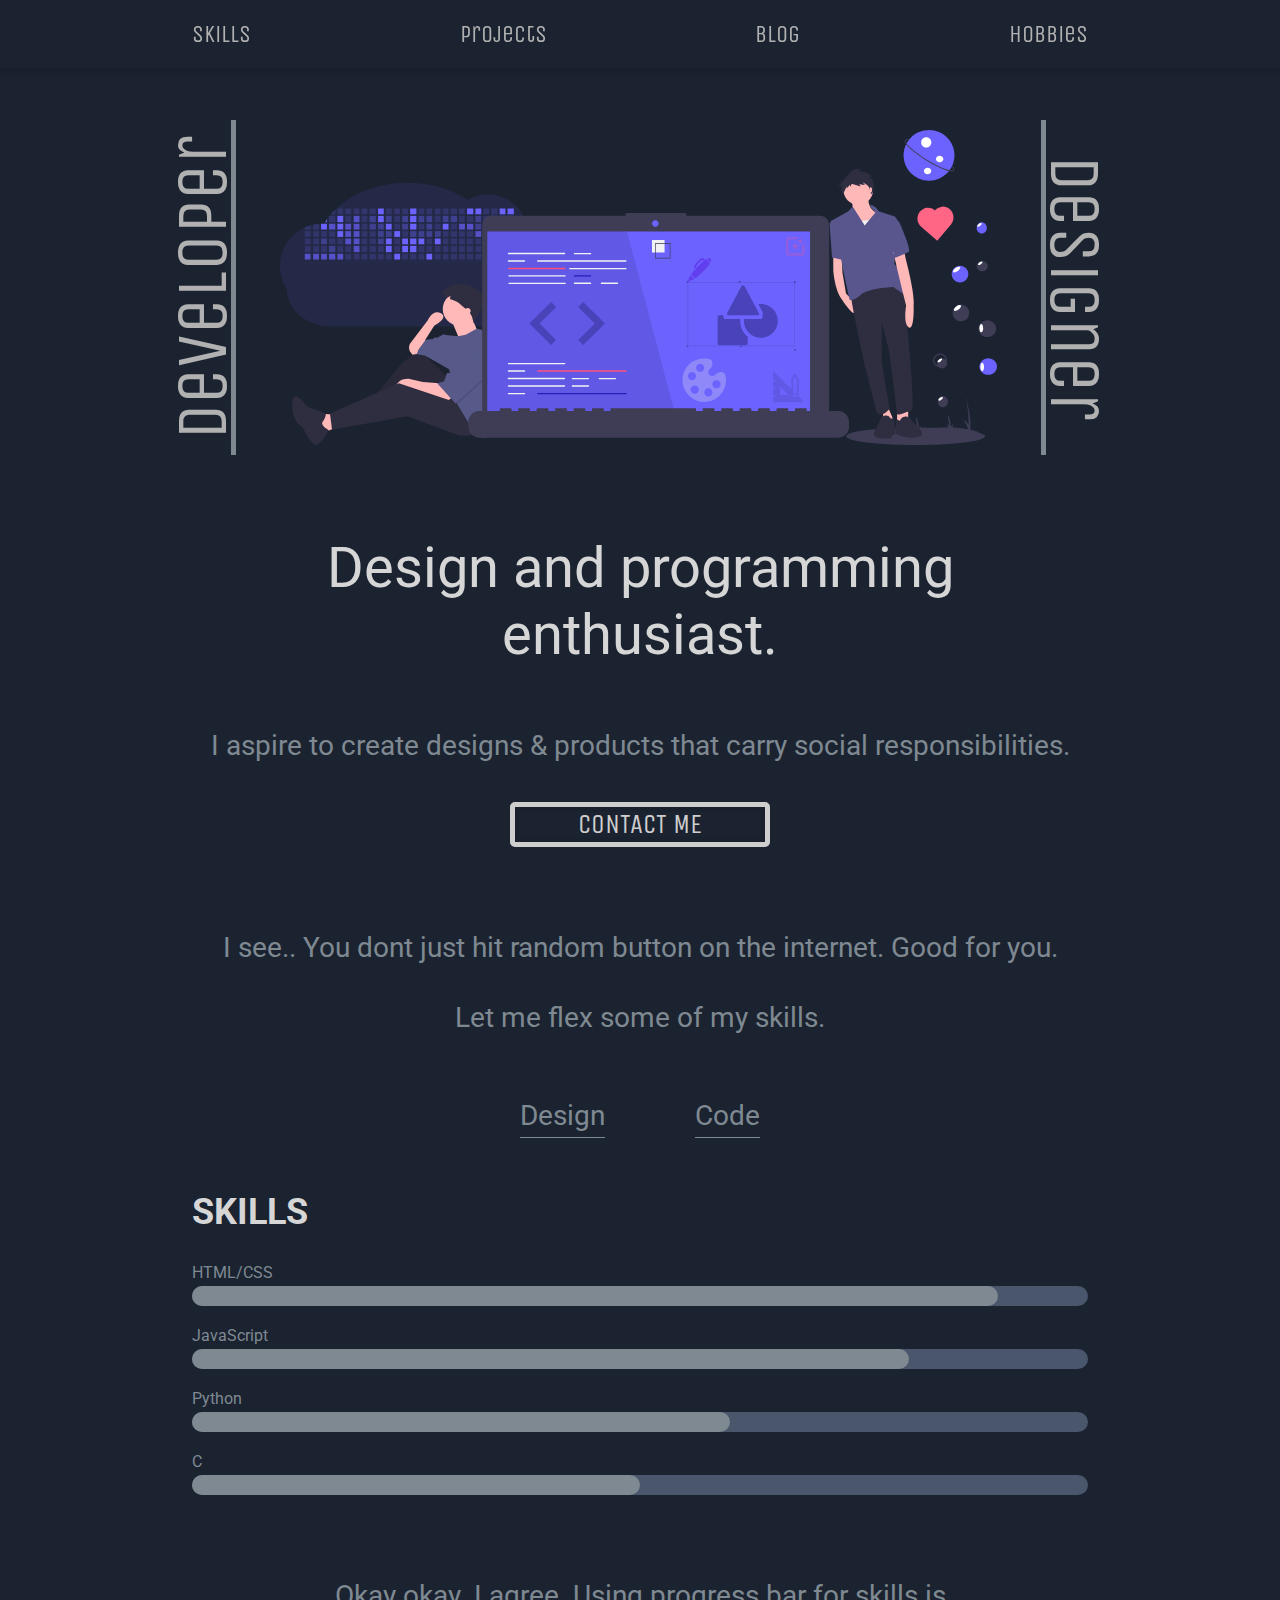
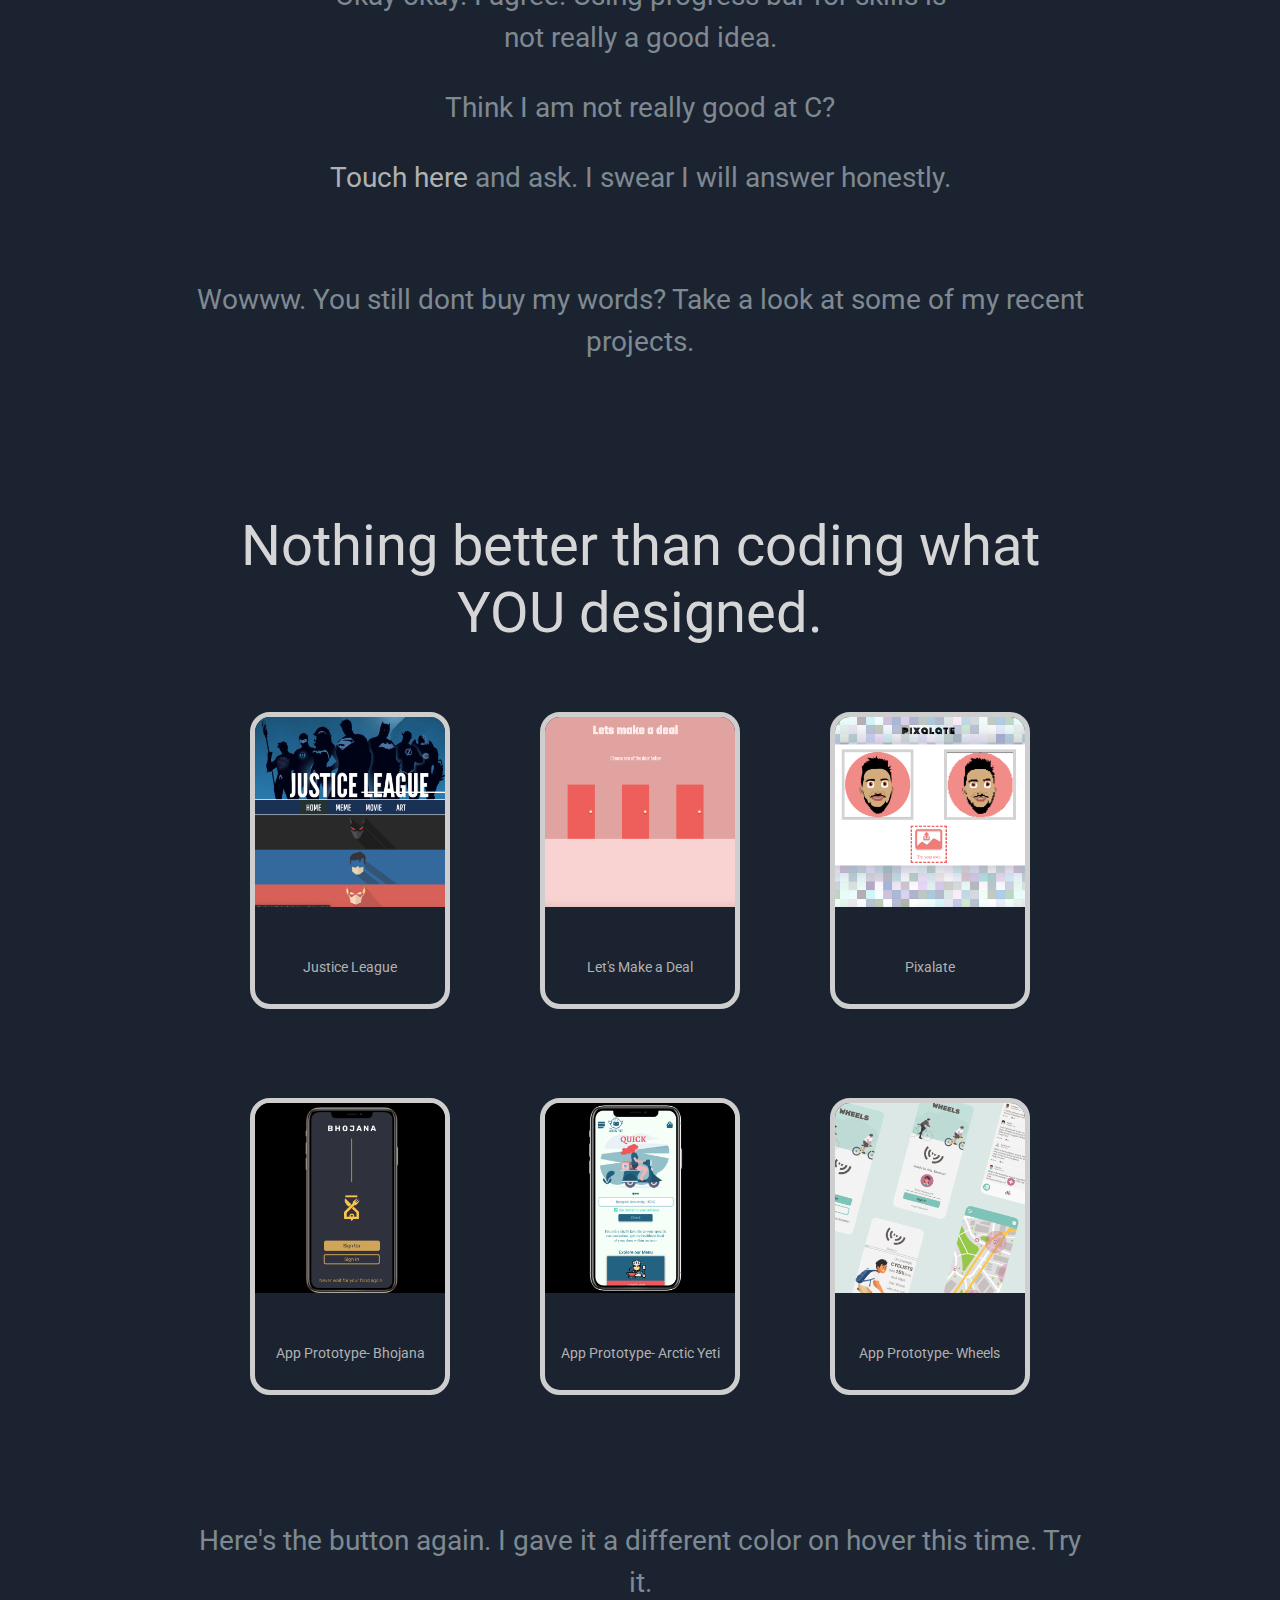
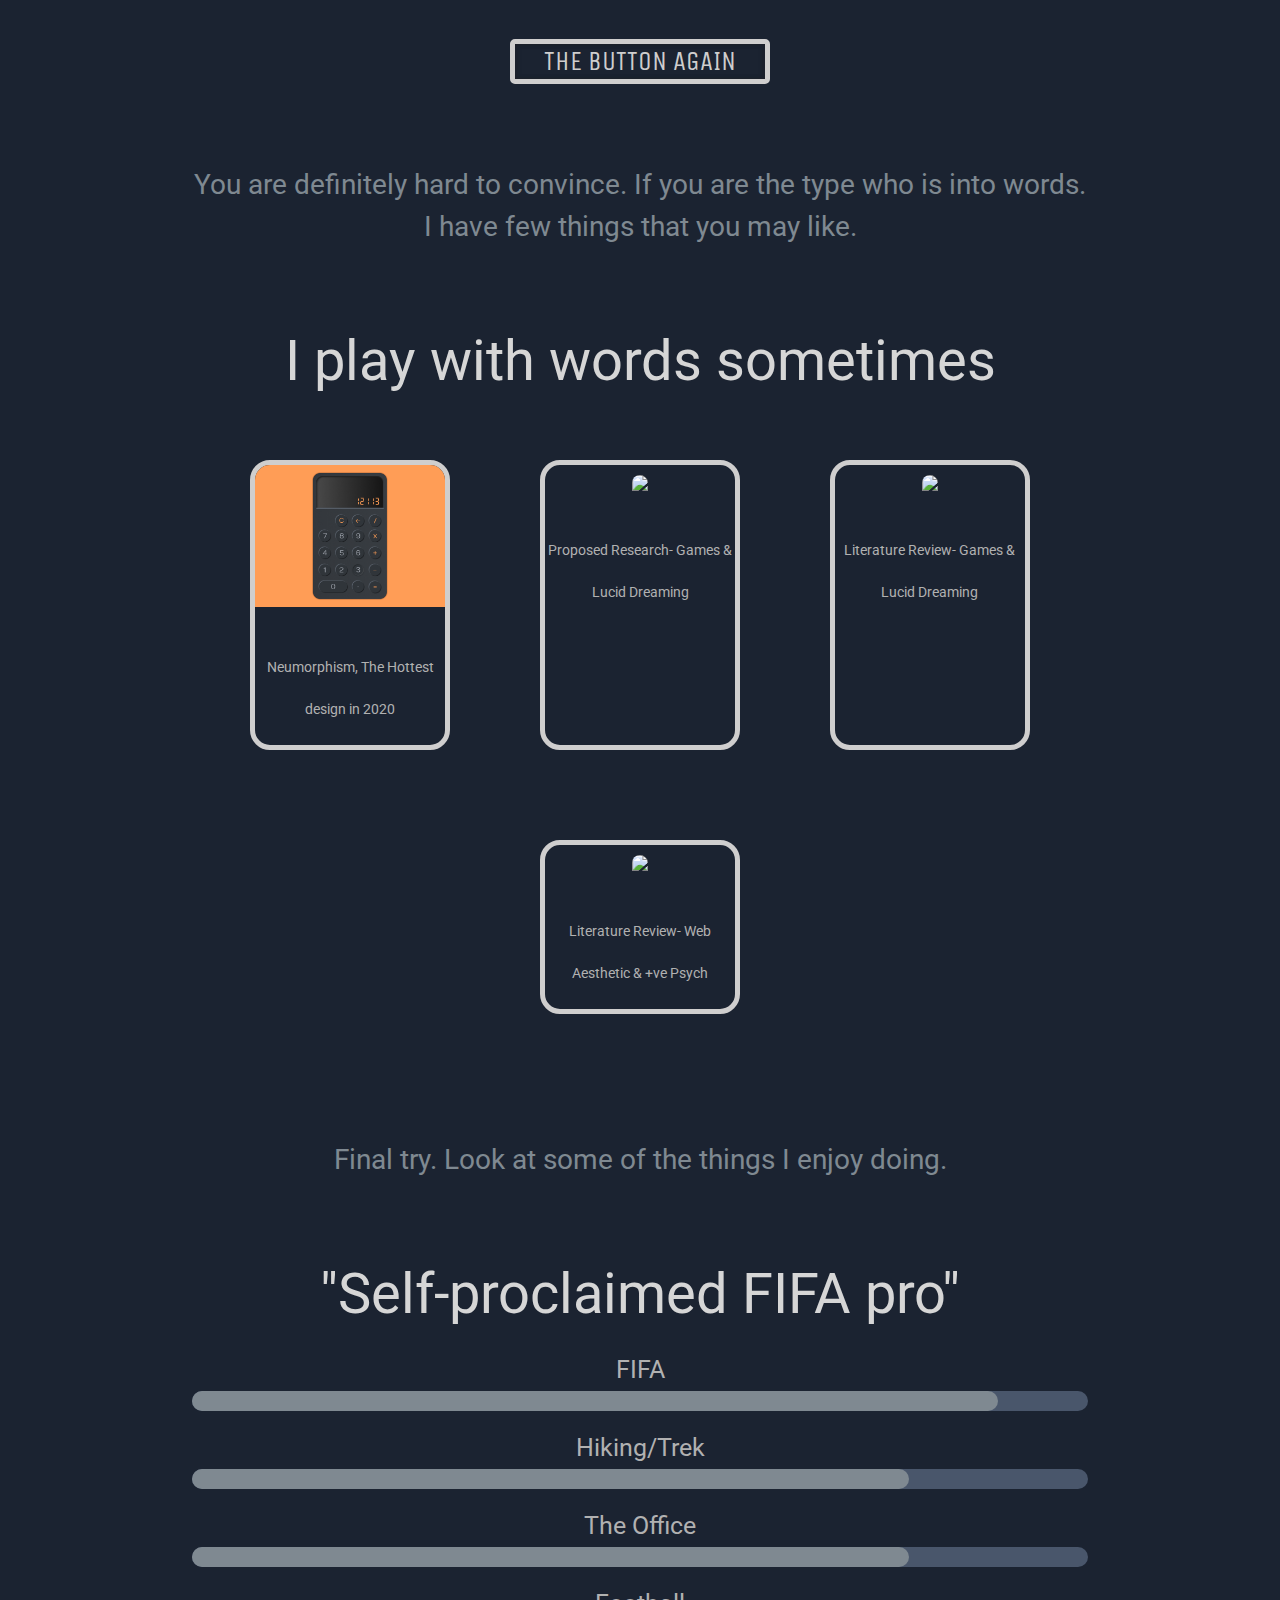
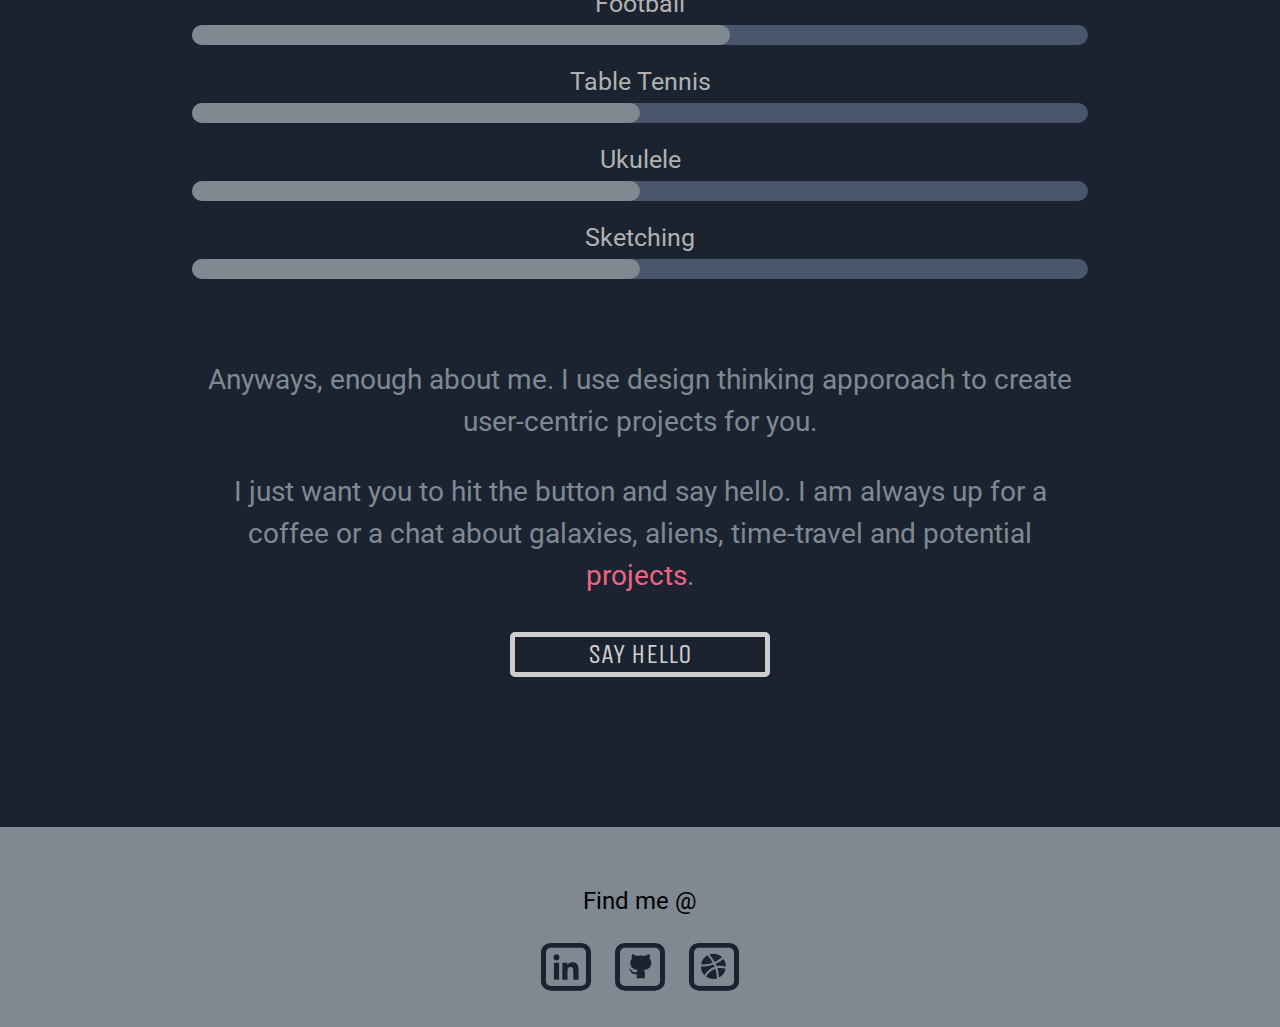
==== index.html @ 74f6098c "tagline visual heirarchy" ====
<!DOCTYPE html>

<html lang="en">

<head>
    <meta name="viewport" content="width=device-width, initial-scale=1.0">

    <link href="style/style.css" rel="stylesheet">
    <link href="https://fonts.googleapis.com/css2?family=Unica+One&display=swap" rel="stylesheet">
    <script src="script/script.js"></script>

    <title>Portfolio Yashant</title>
</head>

<body>
    <header class="header">
        <div class="nav main-padding">
            <div class="item" id="item1">
                <a href="#skills">Skills</a>
            </div>
            <div class="item" id="item2">
                <a href="#projects">projects</a></div>
            <div class="item" id="item3">
                <a href="#blogs">blog</a></div>
            <div class="item" id="item4">
                <a href="#hobbies">hobbies</a></div>
        </div>
    </header>

    <main class="main-container">

        <div class="img_coder main-padding">
            <a href="#skills" class="img_text_l" onclick="showDevSkills()" id="dev">developer</a>
            <img class="hero-img" src="images/home-hero.svg" alt="designer vs developer Illustration">
            <a href="#skills" class="img_text_r" id="dis" onclick="showDisSkills()">designer</a>
        </div>
        <!-- <a href=" mailto:yashantgyawali@gmail.com" target="#">
            <div class="cta-button">
                <span>CONTACT ME</span>
            </div>
        </a> -->
        <div class="content main-padding">
            <p class="title">Design and programming enthusiast.</p>
            <p>I aspire to create designs & products that
                carry social
                responsibilities.
            </p>
        </div>


        <a href=" mailto:yashantgyawali@gmail.com" target="#">
            <div class="cta-button">
                <span>Contact me</span>
            </div>
        </a>

        <div class="content main-padding">
            <p>I see.. You dont just hit random button on the internet. Good for you.
            </p>
            <p>
                Let me flex some of my skills.
            </p>
            <a id="skills">
            </a>
            <div class="flex-center">
                <p class="margin-left-20 margin-right-20 btn-underline" onclick="showDisSkills()">Design</p>
                <p class="margin-left-20 margin-right-20 btn-underline" onclick="showDevSkills()">Code</p>
            </div>
        </div>


        <section class="skills main-padding">
            <div id="list">
                <a name="skills"></a>
                <h1 class="title"> SKILLS </h1>
                <div class="margin-btm-10">
                    <span class="skill-title">HTML/CSS</span>
                    <div class="bar">
                        <div class="bar-color skl-90">
                        </div>
                    </div>
                </div>
                <div class="margin-btm-10">
                    <span class="skill-title">JavaScript</span>
                    <div class="bar">
                        <div class="bar-color skl-80">
                        </div>
                    </div>
                </div>
                <div class="margin-btm-10">
                    <span class="skill-title">Python</span>
                    <div class="bar">
                        <div class="bar-color skl-60">
                        </div>
                    </div>
                </div>
                <div class="margin-btm-10">
                    <span class="skill-title">C</span>
                    <div class="bar">
                        <div class="bar-color skl-50">
                        </div>

                    </div>
                </div>
                <div class="content main-padding">
                    <p>Okay okay. I agree. Using progress bar for skills is not really a good idea.
                    </p>
                    <p>
                        Think I am not really good at C?
                    </p>
                    <p>
                        <a class="red" href=" mailto:yashantgyawali@gmail.com" target="#">Touch
                            here</a> and ask. I swear I will answer honestly.
                    </p>

                </div>
            </div>
        </section>



        <div class="content main-padding">
            <p> Wowww. You still dont buy my words?

                Take a look at some of my recent projects.
            </p>
            <a id="projects">
                <section>
                    <div class="content flex-center">
                        <p class="title margin-top-20"> Nothing better than coding what YOU designed.</p>

                        <div class="project-block">
                            <a target="#" href="https://yashant.github.io/justiceleague/">
                                <div class="link-block"> <img class="project-img" src="images/justice-league.png">
                                    <p class="skill-title"> Justice League</p>
                                </div>
                            </a>

                        </div>

                        <div class="project-block">
                            <a target="#" href="https://letsmakeadeal.netlify.app/">
                                <div class="link-block"> <img class="project-img" src="images/make-a-deal.png">
                                    <p class="skill-title"> Let's Make a Deal</p>
                                </div>
                            </a>

                        </div>
                        <div class="project-block">
                            <a target="#" href="https://pixalate.netlify.app/">
                                <div class=" link-block"> <img class="project-img" src="images/Pixalate.png">
                                    <p class="skill-title"> Pixalate</p>
                                </div>
                            </a>

                        </div>
                        <div class="project-block">
                            <a target="#" href="https://www.figma.com/proto/uKbc1Wq8TYTCaaiD8Oi6xv/Untitled?node-id=1194%3A1221&scaling=scale-down
                ">
                                <div class="link-block"> <img class="project-img" src="images/Bhojana.png">
                                    <p class="skill-title"> App Prototype- Bhojana
                                    </p>
                                </div>
                            </a>

                        </div>
                        <div class="project-block">
                            <a target="#"
                                href="https://www.figma.com/proto/uKbc1Wq8TYTCaaiD8Oi6xv/Untitled?node-id=356%3A2&scaling=scale-down">
                                <div class="link-block"> <img class="project-img" src="images/Arctic-Yeti.png">
                                    <p class="skill-title"> App Prototype- Arctic Yeti
                                    </p>
                                </div>
                            </a>

                        </div>
                        <div class="project-block">
                            <a target="#"
                                href="https://www.figma.com/proto/o7AMIE11CUEXSGuE1vBxYM/Prototype?node-id=244%3A3834&scaling=scale-down">
                                <div class="link-block"> <img class="project-img" src="images/wheels.png">
                                    <p class="skill-title"> App Prototype- Wheels
                                    </p>
                                </div>
                            </a>

                        </div>
                    </div>
                </section>
            </a>
        </div>


        <div class="content main-padding">
            <p>
                Here's the button again. I gave it a different color on hover this time. Try it.
            </p>

        </div>

        <a href=" mailto:yashantgyawali@gmail.com" target="#">
            <div class="cta-button shiny">
                <span>The button again</span>
            </div>
        </a>


        <div class="content main-padding">
            <p>
                You are definitely hard to convince. If you are the type who is into words. I have few things that
                you
                may like.
            </p>

        </div>

        <div class="content main-padding">
            <a id="blogs">

                <div>
                    <p class="title margin-top-20"> I play with words sometimes</p>

                    <div class="blog-container flex-center">

                        <div class="project-block">
                            <a target="#"
                                href="https://medium.com/@yashantgyawali/neomorphism-the-hottest-design-trend-in-2020-8bd65de77a5e">
                                <div class="link-block"> <img class="project-img" src="images/calculator-blog.png">
                                    <p class="skill-title"> Neumorphism, The Hottest design in 2020</p>
                                </div>
                            </a>

                        </div>
                        <div class="project-block">
                            <a target="#"
                                href="https://www.researchgate.net/publication/342988874_The_Effects_of_Different_Genres_of_Video_Games_on_Lucid_Dreaming">
                                <div class="link-block"> <img class="project-img" src="images/luciddream.png">
                                    <p class="skill-title">Proposed Research- Games & Lucid Dreaming </p>
                                </div>
                            </a>

                        </div>
                        <div class="project-block">
                            <a target="#"
                                href="https://www.researchgate.net/publication/342991234_The_Effects_of_Video_Games_on_the_Frequency_of_Lucid_Dreaming">
                                <div class="link-block"> <img class="project-img" src="images/luciddream.png">
                                    <p class="skill-title">Literature Review- Games & Lucid Dreaming </p>
                                </div>
                            </a>

                        </div>

                        <div class="project-block">
                            <a target="#"
                                href="https://www.researchgate.net/publication/342991380_The_Relationship_between_Aesthetic_Design_of_a_Website_and_Positive_Psychology">
                                <div class="link-block"> <img class="project-img" src="images/Positive-psych.png">
                                    <p class="skill-title">Literature Review- Web Aesthetic & +ve Psych </p>
                                </div>
                            </a>

                        </div>

                    </div>
                </div>
        </div>
        <div class="content main-padding">


            Final try.
            Look at some of the things I enjoy doing.
        </div>
        <div class="content main-padding">
            <a id="hobbies">

                <p class="title margin-top-20"> "Self-proclaimed FIFA pro"</p>

                <div class="margin-btm-10">
                    <span class="skill-title">FIFA</span>
                    <div class="bar">
                        <div class="bar-color skl-90">
                        </div>
                    </div>
                </div>
                <div class="margin-btm-10">
                    <span class="skill-title">Hiking/Trek</span>
                    <div class="bar">
                        <div class="bar-color skl-80">
                        </div>
                    </div>
                </div>
                <div class="margin-btm-10">
                    <span class="skill-title">The Office</span>
                    <div class="bar">
                        <div class="bar-color skl-80">
                        </div>
                    </div>
                </div>
                <div class="margin-btm-10">
                    <span class="skill-title">Football</span>
                    <div class="bar">
                        <div class="bar-color skl-60">
                        </div>
                    </div>
                </div>
                <div class="margin-btm-10">
                    <span class="skill-title">Table Tennis</span>
                    <div class="bar">
                        <div class="bar-color skl-50">
                        </div>
                    </div>
                </div>

                <div class="margin-btm-10">
                    <span class="skill-title">Ukulele</span>
                    <div class="bar">
                        <div class="bar-color skl-50">
                        </div>
                    </div>
                </div>
                <div class="margin-btm-10">
                    <span class="skill-title">Sketching</span>
                    <div class="bar">
                        <div class="bar-color skl-50">
                        </div>
                    </div>
                </div>
        </div>

        <div class="content main-padding">
            <p>
                Anyways, enough about me. I use design thinking apporoach to create user-centric projects for you.
            </p>
            <p>
                I just want you to hit the button and say hello.
                I am always up for a coffee or a chat about galaxies, aliens, time-travel and potential<span
                    class="red-idle">
                    projects</span>.
            </p>
        </div>
        <a href=" mailto:yashantgyawali@gmail.com" target="#">
            <div class="cta-button shiny">
                <span>Say Hello</span>
            </div>
        </a>

    </main>

    <footer class="footer">
        <p class="footer-text">Find me @</p>
        <div class="logos">
            <a href="https://www.linkedin.com/in/yashantgyawali/">
                <img class="logo-item" src="images/linkedin-logo.svg" alt="linkedin Logo" width="50px">
            </a>
            <a href="https://github.com/yashant">

                <img class="logo-item" src="images/github-logo.svg" alt="github Logo" width="50px">
            </a>
            <a href="https://dribbble.com/yashant">

                <img class="logo-item" src="images/dribbble-logo.svg" alt="Dribbble Logo" width="50px">
            </a>
        </div>
    </footer>
</body>



</html>
---- style/style.css ----
@import url('https://fonts.googleapis.com/css2?family=Roboto&family=Unica+One&display=swap');


html {
    box-sizing: border-box;
    scroll-behavior: smooth;

  }
  *, *:before, *:after {
    box-sizing: inherit;
  }

  body{
    font-family: 'Roboto', sans-serif;
    margin: 0px;
    padding: 0px;
    background-color:#1B2331;
    font-size: 16px;
  }
h1{
    line-height: 1.5em;
}

.blog-container{
    display: flex;
    justify-content: center;
}
.main-padding{
    max-width: 1000px;
    margin:auto;
    width: 70%;    
}
.margin-btm-10{
    margin-bottom: 15px;
}
.margin-top-20{
    margin-top: 70px;
    margin-bottom:20px;
}
.margin-left-20{
    margin-left: 5%;
}
.margin-right-20{

    margin-right:5%;
}

.btn-underline{
    border-bottom:1px solid;
    cursor: pointer;
    transition: border-bottom 0.5ms;
}
.btn-underline:hover{
text-underline-offset: 50%;
    border-bottom:2px solid;

}


/* Navigation bar */
.skill-title{
    font-size: 0.9em;
    padding-top: 5%;
}
.header{
    position:fixed;
    width: 100%;
    top:0;
    left: 50%;
    transform: translateX(-50%);
    background-color:#1B2331;
    box-shadow: 0px 3px 6px rgba(0, 0, 0, 0.16);
    z-index: 100;
}
.nav{
    font-family: 'Unica One', -apple-system, BlinkMacSystemFont, 'Segoe UI', Roboto, Oxygen, Ubuntu, Cantarell, 'Open Sans', 'Helvetica Neue', sans-serif;
    color:#B1B1B1;;
    display: flex;
    justify-content: space-between;
    font-size: 1.5em;
    margin-top:20px;
    margin-bottom:20px;    
}


a{
    text-decoration: none;
    color:#B1B1B1;
}
a:hover{
    text-decoration: none;
    color:rgb(191, 195, 199);

}

a:visited{
    text-decoration: none;
    color:inherit;
}
.disabled {
    color:rgb(207, 206, 206);
    pointer-events: none;
    cursor: default;
  }

.content{
    font-size: 28px;
    line-height: 150%;
    margin-top: 80px;
    text-align: center;
    color:#7F8991;

}
/* Main container */

.main-container{
    margin-top: 120px;
    color:#B1B1B1;
    font-size:1.125em;
    line-height: 1.5em;
}

.hero-img{
    width: 80%;
}
.hero-img-hobbies{
    display: block;  
    width: 50%; 
    margin: auto;     
}

.hero-img-projects{
    width: 30%; 
    margin: auto;   
}
.img_coder{
    margin-top: 35px;
    font-family: 'Unica One', cursive;
    display: flex;
    justify-content: space-between;
}
.img_text_l{
    margin-left: -18px;
    padding:15px;
    border-left: 5px solid #7F8991;
    writing-mode: vertical-lr;
    font-size:4em;
    transform:rotate(180deg);
    text-align: center;
}
.title{
    color:rgb(214, 214, 214);
    font-size:2em;
    line-height: 120%;
}
.img_text_r{
    padding-left:15px;
    border-left: 5px solid #7F8991;
    writing-mode: vertical-rl;
    font-size:4em;
    transform:rotate(360deg);
    text-align: center;
   }
.img_text_l:hover{
   border-left: 5px solid rgb(207, 206, 206);
}
.img_text_r:hover{
    border-left: 5px solid rgb(207, 206, 206);
 }

.cta-button{
    cursor: pointer;
    margin:auto;
    margin-top: 35px;
    width: 260px;
    height: 45px;
    color:rgb(207, 206, 206);
    border: 5px solid rgb(207, 206, 206);;
    box-sizing: border-box;
    box-shadow: inset 2px 0px 4px rgba(29, 32, 38, 0.5), inset -2px 0px 4px rgba(29, 32, 38, 0.5);
    border-radius: 5px;
    font-family: Unica One;
    font-size: 1.5em;
    text-align: center;
    text-transform: uppercase;
    display: flex;
    align-items: center;
    justify-content: center;
}

.cta-button:hover{
    background-color: rgb(40, 52, 73);
}
.flex-center{

    display: flex;
    flex-wrap: wrap;
    justify-content: center;
}
.flex{
    display: flex;
    flex-wrap: wrap;
    justify-content: flex-start;
}
.shiny:hover{
    background-color:#EE6382;
}

.project-block{
    text-align: center;
    width: 20%;
    flex-basis: 200px;
    border-radius: 20px;
    border: 5px solid rgb(207, 206, 206);
    margin: 5%;   
    font-size:16px; 
}
.project-block:hover{
    transition-duration: 0.5s;
    transform: scale(1.1);
}
.project-img{
    border-top-left-radius: 15px;
    border-top-right-radius: 15px;
    width: 100%;
}

.link-block{
    width: 100%;
    height: 100%;
    border-radius: 20px;

}
.link-block:hover{
    background-color: rgb(40, 52, 73);
    cursor: pointer;
}

.skills{
    margin-bottom: 30px;
    color:#7F8991;

  }
.red-idle{
    color:#EE6382;

}
  .red:hover{
     color:#EE6382;
  }
.bar{
    width: 100%;
    height: 20px;
    border-radius: 20px;
    background-color: rgb(73, 86, 107);
    display: flex;
    align-items: center;
}

.bar-color{    
    height: 100%;
    border-radius: 20px;
    background-color: #7F8991;    
}
.skl-90{
    width: 90%;
    animation: skl-90 2s;
}
.skl-80{
    width: 80%;
    animation: skl-80 2s;
}
.skl-60{
    width: 60%;
    animation: skl-60 2s;
}
.skl-50{
    width: 50%;
    animation: skl-50 2s;
}

.footer{
    margin-top: 150px;
    background: #7F8991;
    height: 200px;
    display: flex;
    flex-direction: column;
    justify-content: center;
    align-items: center;
}
.footer-text{
    font-family: 'Roboto', sans-serif;
    font-style: normal;
    font-weight: normal;
    font-size: 1.5em;
    line-height: 1.5em;
}   
.logos{
    width: 90%;
    display: flex;
    justify-content: center;
}
.logo-item{
    margin-left:12px;
    margin-right:12px;


}
.logo-item:hover{
    transform: scale(1.2);
}


@keyframes skl-90{
    0%{
        width: 0%;
    }
    100%{
        width: 90%;
    }
}
@keyframes skl-80{
    0%{
        width: 0%;
    }
    100%{
        width: 80%;
    }
}
@keyframes skl-60{
    0%{
        width: 0%;
    }
    100%{
        width: 60%;
    }
}
@keyframes skl-50{
    0%{
        width: 0%;
    }
    100%{
        width: 50%;
    }
}

@media only screen and (max-width: 1200px) {
    .img_text_r{
    font-size: 3em;
    padding-left:12px;

    }
    .img_text_l{
        font-size: 3em;
        padding-left:12px;
    }
    .title{
        font-size:2em;
    }
}

@media only screen and (max-width: 800px) {
    .hero-img-hobbies{
        display: block;  

        width: 75%; 
    }
    .img_text_r{
    font-size: 2em;
    padding-left:6px;}
    .img_text_l{
        font-size: 2em;
        padding-left:6px;

    }
    .title{
        font-size:1.5em;
    }
}

@media only screen and (max-width: 600px) {
    .main-padding{
        width: 90%;
    }
    .hero-img-hobbies{
        display: block;  

        width: 90%; 
    }
    .img_text_r{
        font-size: 1.5em;
        padding-left:4px;
    }
    .title{
        font-size:1.3em;
    }

    .img_text_l{
            font-size: 1.5em;
            padding-left:4px;

    }
    .bar{
        height: 12px;
    }
    .flex{
        justify-content: center;
    }
    .title{
        text-align: center;
    }
}
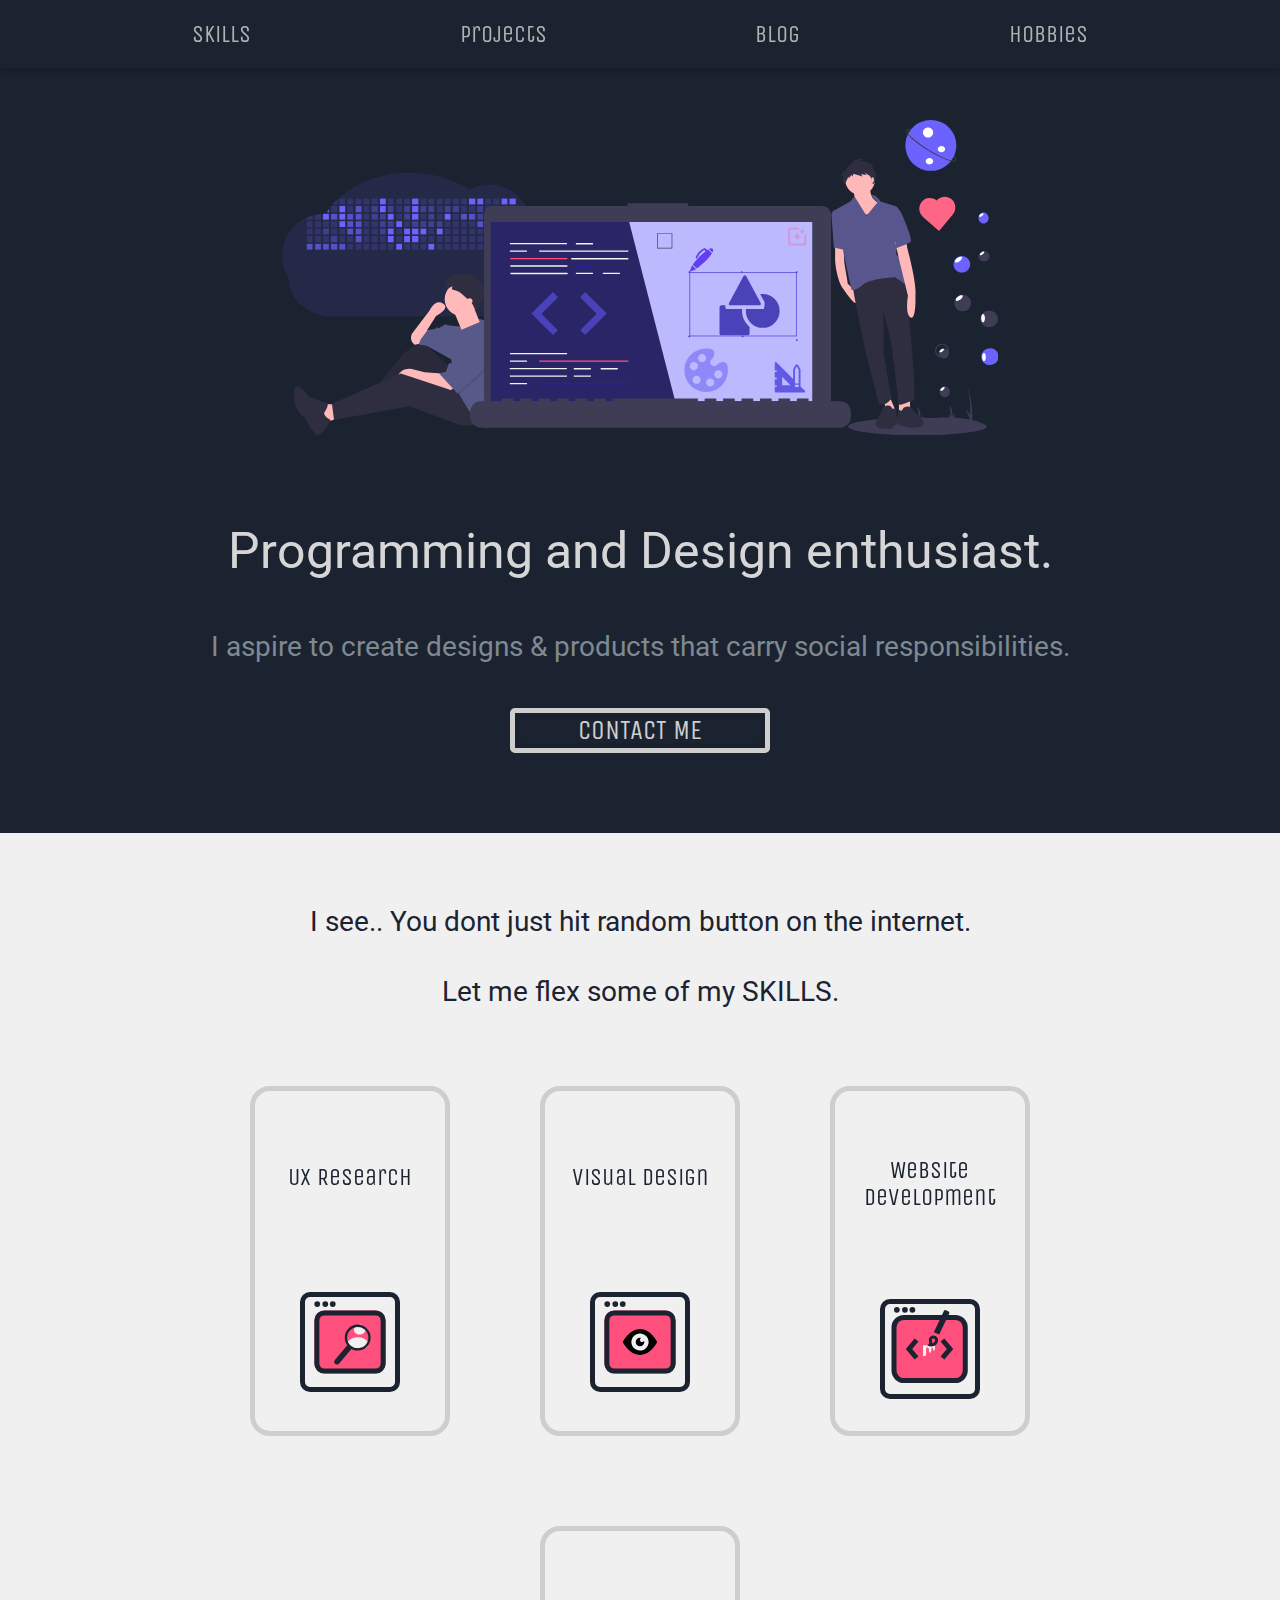
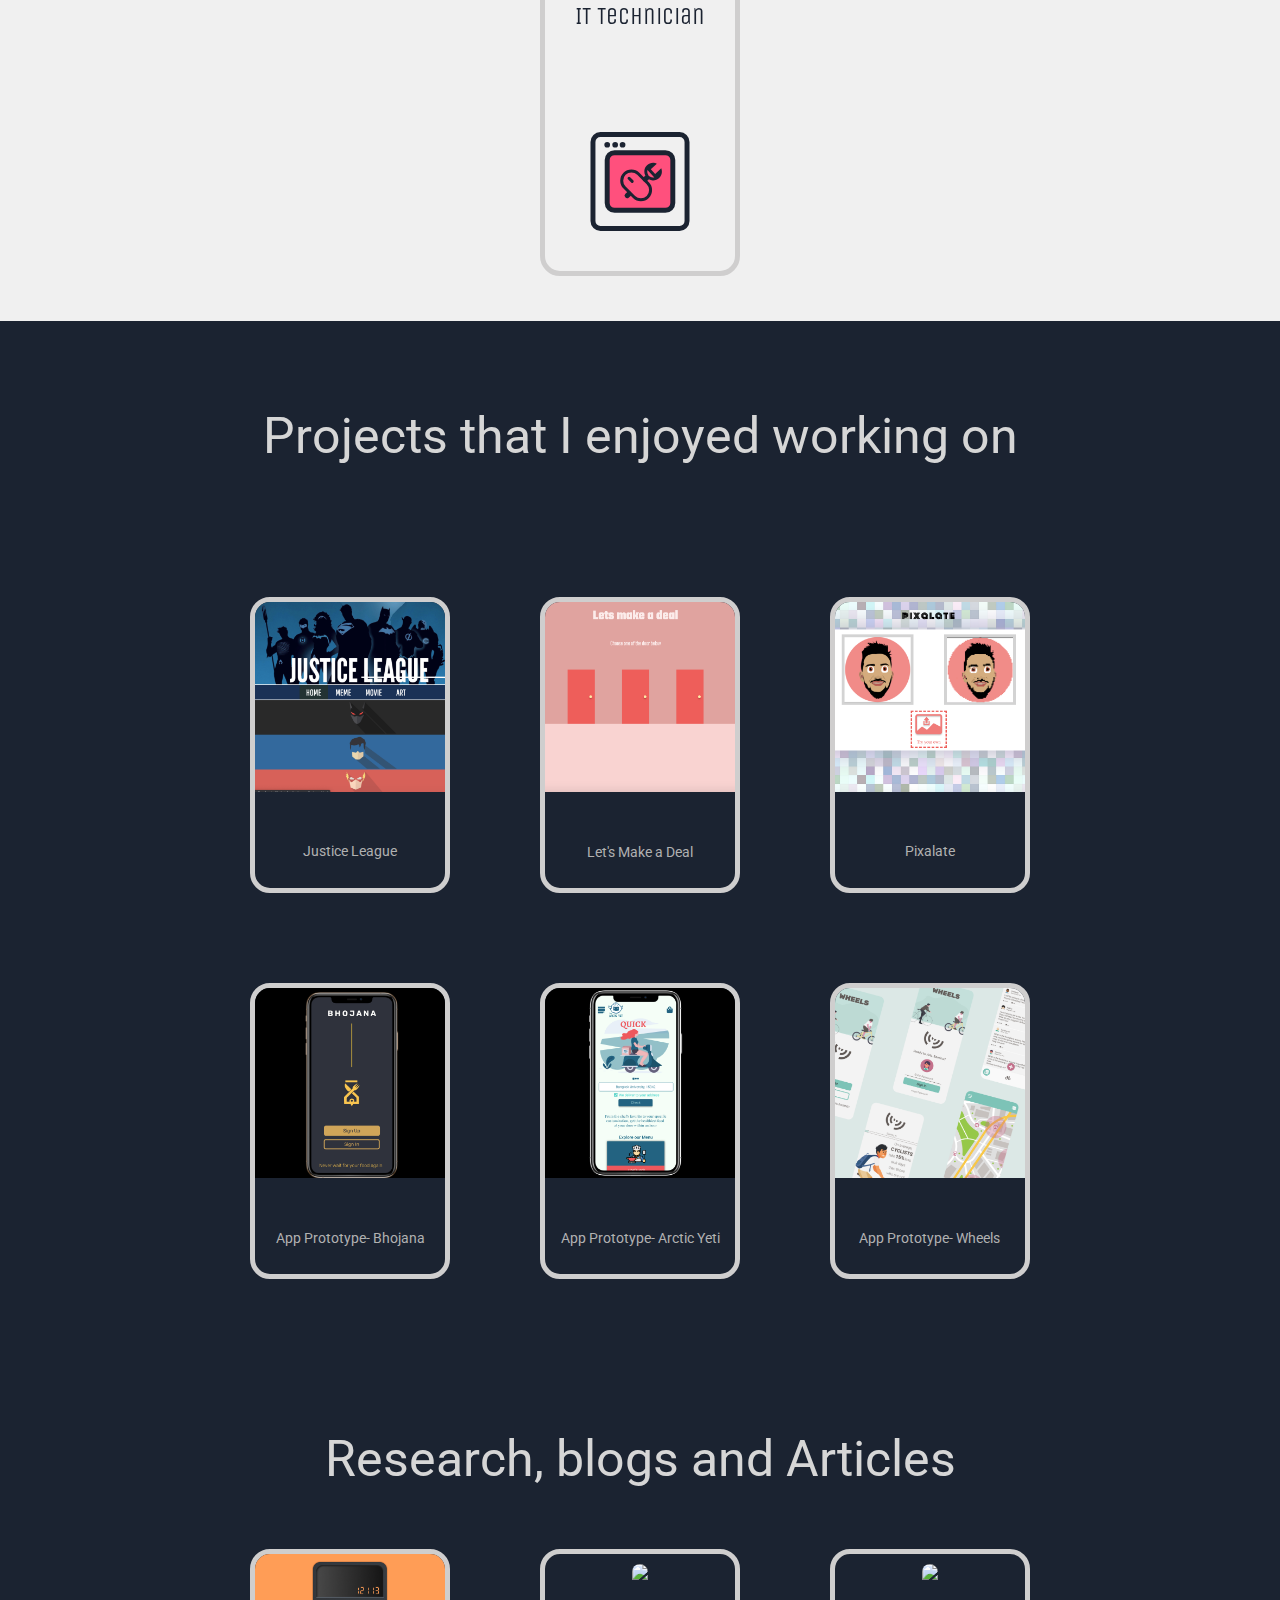
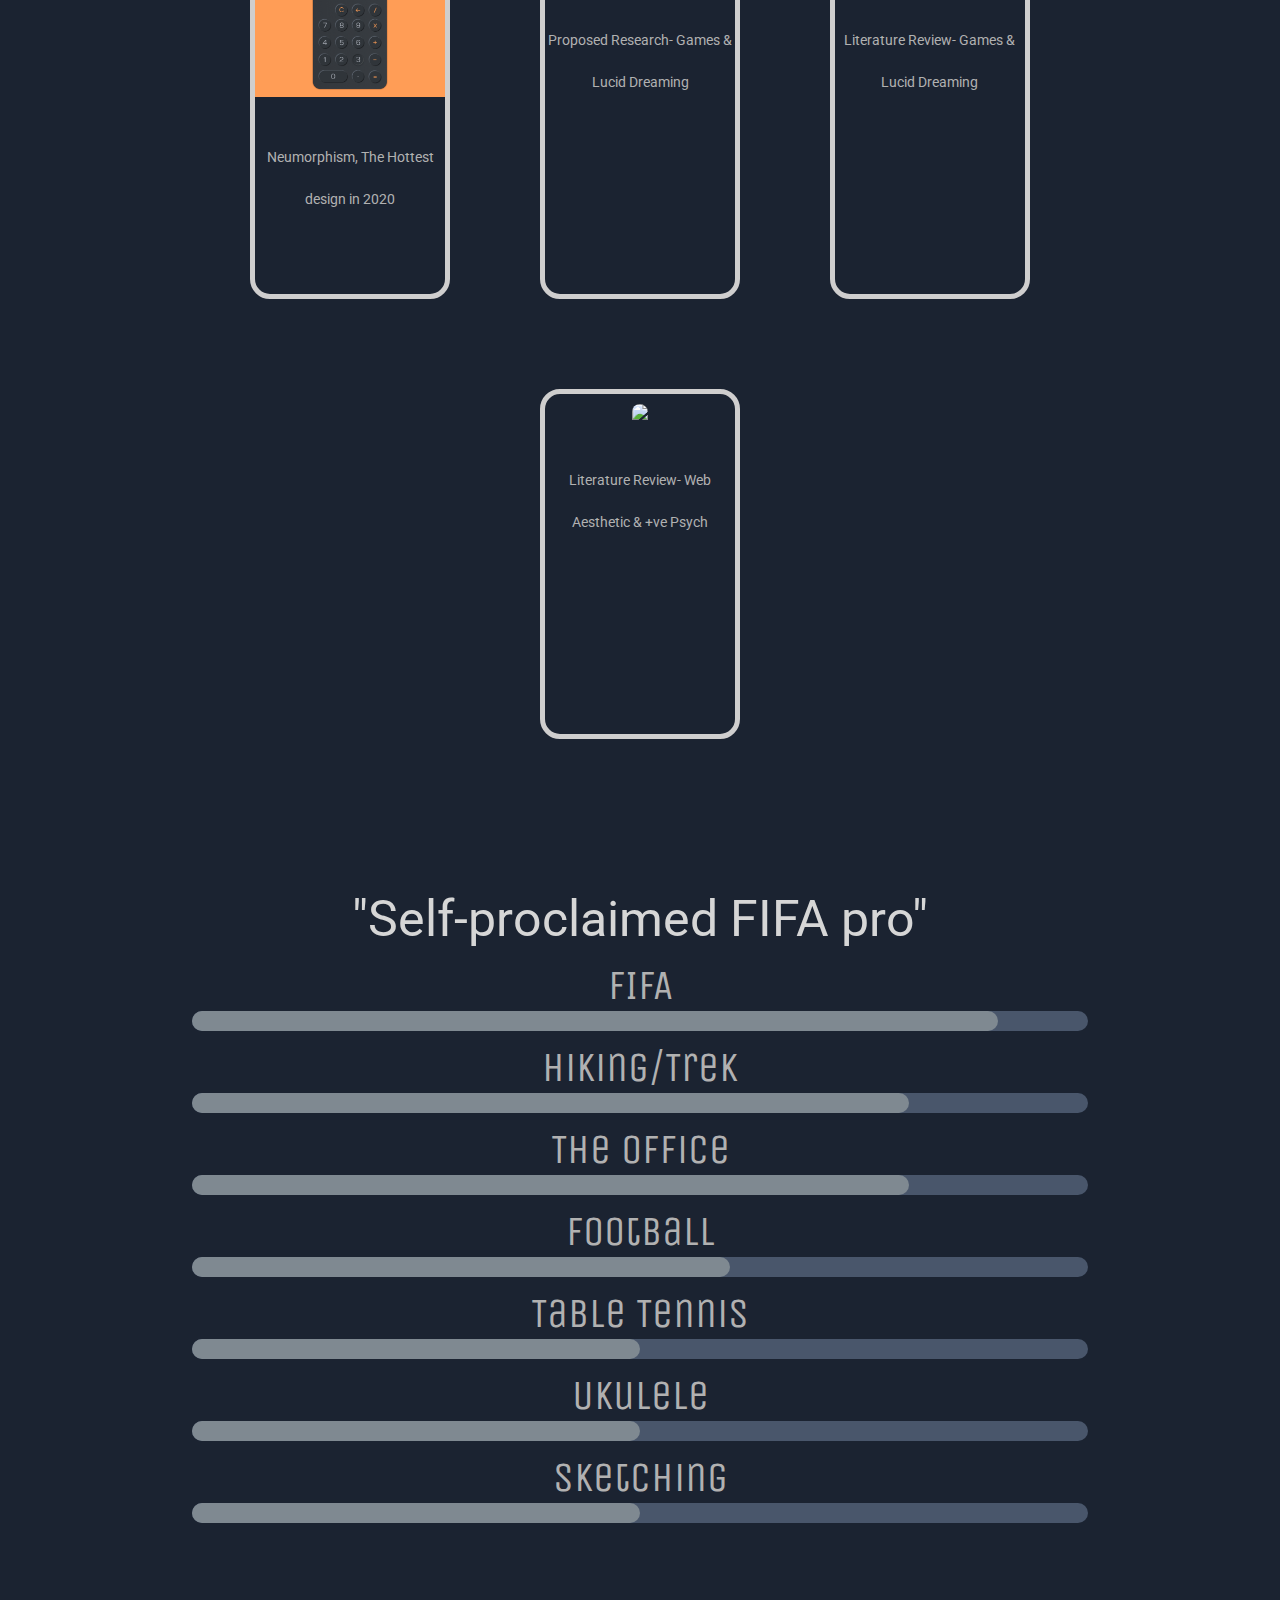
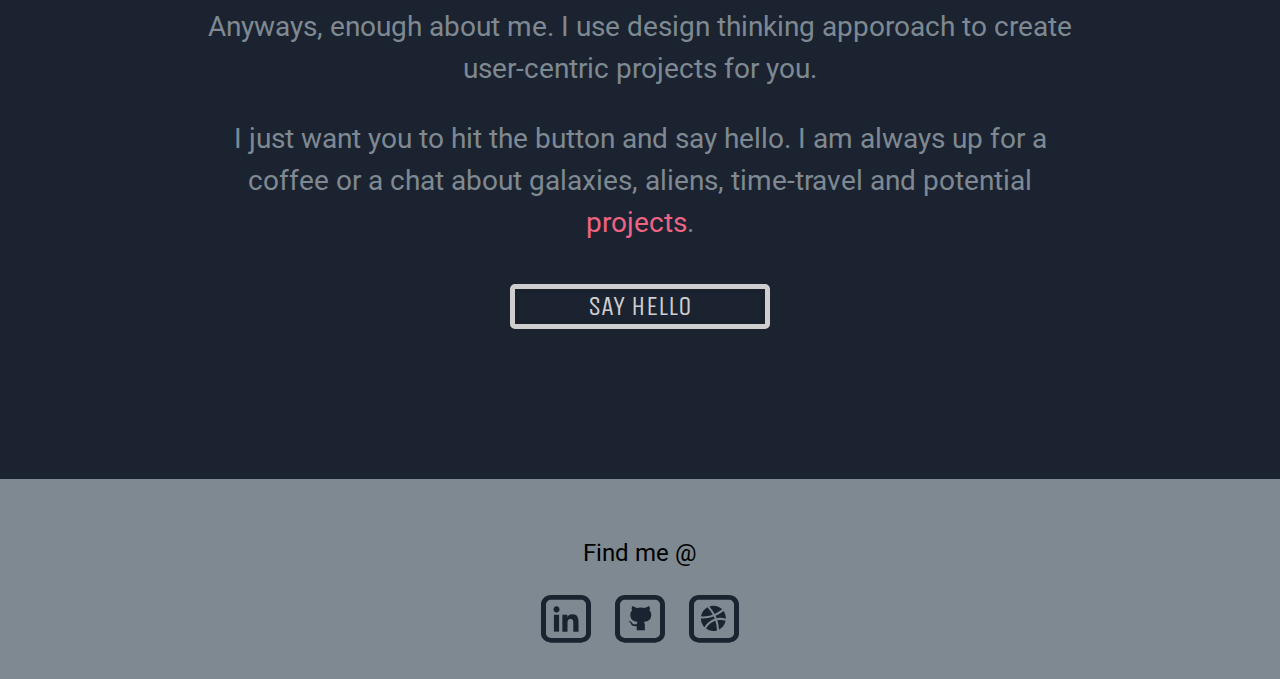
==== commit b1c1a1d3: "changed colors and removed few sections" ====
--- a/index.html
+++ b/index.html
@@ -30,9 +30,659 @@
     <main class="main-container">
 
         <div class="img_coder main-padding">
-            <a href="#skills" class="img_text_l" onclick="showDevSkills()" id="dev">developer</a>
-            <img class="hero-img" src="images/home-hero.svg" alt="designer vs developer Illustration">
-            <a href="#skills" class="img_text_r" id="dis" onclick="showDisSkills()">designer</a>
+            <!-- <a href="#skills" class="img_text_l" onclick="showDevSkills()" id="dev">developer</a> -->
+            <!-- <img class="hero-img" src="images/home-hero.svg" alt="designer vs developer Illustration">
+            <a href="#skills" class="img_text_r" id="dis" onclick="showDisSkills()">designer</a> -->
+            <svg class="hero-img" viewBox="0 0 780 343" fill="none" xmlns="http://www.w3.org/2000/svg">
+                <g id="Developer">
+                    <path id="Cloud" opacity="0.1"
+                        d="M289.946 157.876C289.949 162.127 289.365 166.358 288.21 170.449C287.093 174.393 285.45 178.168 283.326 181.673C283.326 194.373 274.754 205.349 262.312 210.571C257.113 212.731 251.536 213.834 245.906 213.816H55.0416C44.8403 213.816 35.3867 211.063 27.6337 206.373C25.4148 205.038 23.31 203.521 21.3405 201.839C12.7233 194.432 7.38055 184.196 7.38055 172.89C2.54428 165.442 -0.020143 156.747 0.00011915 147.866C0.00011915 129.27 10.9973 113.28 26.7517 106.22C28.8437 105.283 31.0053 104.51 33.2171 103.908C33.9995 103.695 34.7902 103.504 35.5894 103.335C37.7199 102.881 39.8809 102.585 42.0549 102.448C42.8406 102.399 43.6305 102.371 44.4247 102.364H44.8606C45.7375 102.364 46.6068 102.395 47.4711 102.445L47.755 101.964C48.103 101.382 48.4596 100.807 48.8245 100.238C49.4835 99.1999 50.1746 98.1775 50.8977 97.1703C51.6547 96.1074 52.4446 95.0613 53.2675 94.0321L53.4779 93.7786C53.9442 93.1973 54.4207 92.6227 54.9073 92.0549C56.428 90.2822 58.0332 88.5627 59.7228 86.8964C77.999 68.9798 106.631 57.446 138.819 57.446C163.865 57.446 186.759 64.4297 204.295 75.9685C210.939 72.2084 218.443 70.2354 226.077 70.2422C250.849 70.2422 270.937 90.6151 270.937 115.746C270.933 117.336 270.849 118.925 270.684 120.507C276.655 124.734 281.522 130.336 284.875 136.84C288.227 143.344 289.966 150.559 289.946 157.876Z"
+                        fill="#6C63FF" />
+                    <g id="Blink4">
+                        <path id="Vector" opacity="0.2"
+                            d="M60.1666 86.658V91.8131H55.0095C56.6254 90.0432 58.3444 88.3249 60.1666 86.658Z"
+                            fill="#6C63FF" />
+                        <path id="Vector_2" d="M218.892 85.5125H212.589V91.8131H218.892V85.5125Z" fill="#6C63FF" />
+                        <path id="Vector_3" opacity="0.2" d="M227.487 85.5125H221.184V91.8131H227.487V85.5125Z"
+                            fill="#6C63FF" />
+                        <path id="Vector_4" opacity="0.2" d="M236.655 85.5125H229.779V91.8131H236.655V85.5125Z"
+                            fill="#6C63FF" />
+                        <path id="Vector_5" d="M245.251 85.5125H238.948V91.8131H245.251V85.5125Z" fill="#6C63FF" />
+                        <path id="Vector_6" d="M254.419 85.5125H247.543V91.8131H254.419V85.5125Z" fill="#6C63FF" />
+                        <path id="Vector_7"
+                            d="M50.9984 96.9681V100.405H49.2794C49.8258 99.2347 50.3988 98.0891 50.9984 96.9681Z"
+                            fill="#6C63FF" />
+                        <path id="Vector_8" opacity="0.2" d="M60.1667 93.5314H53.2905V100.405H60.1667V93.5314Z"
+                            fill="#6C63FF" />
+                        <path id="Vector_9" opacity="0.4" d="M218.892 93.5314H212.589V100.405H218.892V93.5314Z"
+                            fill="#6C63FF" />
+                        <path id="Vector_10" opacity="0.2" d="M227.487 93.5314H221.184V100.405H227.487V93.5314Z"
+                            fill="#6C63FF" />
+                        <path id="Vector_11" d="M236.655 93.5314H229.779V100.405H236.655V93.5314Z" fill="#6C63FF" />
+                        <path id="Vector_12" d="M245.251 93.5314H238.948V100.405H245.251V93.5314Z" fill="#6C63FF" />
+                        <path id="Vector_13" d="M254.419 93.5314H247.543V100.405H254.419V93.5314Z" fill="#6C63FF" />
+                        <path id="Vector_14" opacity="0.2"
+                            d="M33.2349 103.842V108.424H26.9317V106.185C28.9712 105.235 31.0786 104.452 33.2349 103.842Z"
+                            fill="#6C63FF" />
+                    </g>
+                    <g id="Blink3">
+                        <path id="Vector_15" opacity="0.2" d="M42.4031 102.123V108.424H36.1V103.058L42.4031 102.123Z"
+                            fill="#6C63FF" />
+                        <path id="Vector_16" d="M50.9984 102.123H44.6952V108.424H50.9984V102.123Z" fill="#6C63FF" />
+                        <path id="Vector_17" opacity="0.7" d="M60.1667 102.123H53.2905V108.424H60.1667V102.123Z"
+                            fill="#6C63FF" />
+                        <path id="Vector_18" opacity="0.4" d="M218.892 102.123H212.589V108.424H218.892V102.123Z"
+                            fill="#6C63FF" />
+                        <path id="Vector_19" opacity="0.2" d="M227.487 102.123H221.184V108.424H227.487V102.123Z"
+                            fill="#6C63FF" />
+                        <path id="Vector_20" d="M236.655 102.123H229.779V108.424H236.655V102.123Z" fill="#6C63FF" />
+                        <path id="Vector_21" d="M245.251 102.123H238.948V108.424H245.251V102.123Z" fill="#6C63FF" />
+                        <path id="Vector_22" d="M254.419 102.123H247.543V108.424H254.419V102.123Z" fill="#6C63FF" />
+                    </g>
+                    <g id="Blink2">
+                        <path id="Vector_23" opacity="0.2" d="M33.2349 110.142H26.9317V116.443H33.2349V110.142Z"
+                            fill="#6C63FF" />
+                        <path id="Vector_24" opacity="0.2" d="M42.4031 110.142H36.1V116.443H42.4031V110.142Z"
+                            fill="#6C63FF" />
+                        <path id="Vector_25" opacity="0.2" d="M50.9984 110.142H44.6952V116.443H50.9984V110.142Z"
+                            fill="#6C63FF" />
+                        <path id="Vector_26" opacity="0.2" d="M60.1667 110.142H53.2905V116.443H60.1667V110.142Z"
+                            fill="#6C63FF" />
+                        <path id="Vector_27" opacity="0.2" d="M218.892 126.18H212.589V133.054H218.892V126.18Z"
+                            fill="#6C63FF" />
+                        <path id="Vector_28" opacity="0.2" d="M227.487 126.18H221.184V133.054H227.487V126.18Z"
+                            fill="#6C63FF" />
+                        <path id="Vector_29" opacity="0.2" d="M236.655 126.18H229.779V133.054H236.655V126.18Z"
+                            fill="#6C63FF" />
+                        <path id="Vector_30" opacity="0.4" d="M245.251 126.18H238.948V133.054H245.251V126.18Z"
+                            fill="#6C63FF" />
+                        <path id="Vector_31" d="M254.419 126.18H247.543V133.054H254.419V126.18Z" fill="#6C63FF" />
+                        <path id="Vector_32" opacity="0.7" d="M33.2349 134.772H26.9317V141.073H33.2349V134.772Z"
+                            fill="#6C63FF" />
+                        <path id="Vector_33" opacity="0.7" d="M42.4031 134.772H36.1V141.073H42.4031V134.772Z"
+                            fill="#6C63FF" />
+                        <path id="Vector_34" opacity="0.7" d="M50.9984 134.772H44.6952V141.073H50.9984V134.772Z"
+                            fill="#6C63FF" />
+                        <path id="Vector_35" opacity="0.7" d="M60.1667 134.772H53.2905V141.073H60.1667V134.772Z"
+                            fill="#6C63FF" />
+                    </g>
+                    <g id="Blink1">
+                        <path id="Vector_36" opacity="0.2" d="M68.7619 85.5125H62.4587V91.8131H68.7619V85.5125Z"
+                            fill="#6C63FF" />
+                        <path id="Vector_37" opacity="0.2" d="M77.3571 85.5125H71.054V91.8131H77.3571V85.5125Z"
+                            fill="#6C63FF" />
+                        <path id="Vector_38" opacity="0.2" d="M86.5254 85.5125H80.2222V91.8131H86.5254V85.5125Z"
+                            fill="#6C63FF" />
+                        <path id="Vector_39" opacity="0.2" d="M95.1206 85.5125H88.8174V91.8131H95.1206V85.5125Z"
+                            fill="#6C63FF" />
+                        <path id="Vector_40" opacity="0.2" d="M104.289 85.5125H97.4127V91.8131H104.289V85.5125Z"
+                            fill="#6C63FF" />
+                        <path id="Vector_41" d="M112.884 85.5125H106.581V91.8131H112.884V85.5125Z" fill="#6C63FF" />
+                        <path id="Vector_42" opacity="0.2" d="M121.479 85.5125H115.176V91.8131H121.479V85.5125Z"
+                            fill="#6C63FF" />
+                        <path id="Vector_43" opacity="0.2" d="M130.648 85.5125H124.344V91.8131H130.648V85.5125Z"
+                            fill="#6C63FF" />
+                        <path id="Vector_44" opacity="0.2" d="M139.243 85.5125H132.94V91.8131H139.243V85.5125Z"
+                            fill="#6C63FF" />
+                        <path id="Vector_45" d="M148.411 85.5125H141.535V91.8131H148.411V85.5125Z" fill="#6C63FF" />
+                        <path id="Vector_46" opacity="0.2" d="M157.006 85.5125H150.703V91.8131H157.006V85.5125Z"
+                            fill="#6C63FF" />
+                        <path id="Vector_47" opacity="0.2" d="M165.602 85.5125H159.298V91.8131H165.602V85.5125Z"
+                            fill="#6C63FF" />
+                        <path id="Vector_48" opacity="0.2" d="M174.77 85.5125H168.467V91.8131H174.77V85.5125Z"
+                            fill="#6C63FF" />
+                    </g>
+                    <g id="Blink2">
+
+                        <path id="Vector_49" opacity="0.2" d="M183.365 85.5125H177.062V91.8131H183.365V85.5125Z"
+                            fill="#6C63FF" />
+                        <path id="Vector_50" opacity="0.2" d="M192.533 85.5125H185.657V91.8131H192.533V85.5125Z"
+                            fill="#6C63FF" />
+                        <path id="Vector_51" opacity="0.2" d="M201.128 85.5125H194.825V91.8131H201.128V85.5125Z"
+                            fill="#6C63FF" />
+                        <path id="Vector_52" d="M210.297 85.5125H203.421V91.8131H210.297V85.5125Z" fill="#6C63FF" />
+                        <path id="Vector_53" d="M68.7619 93.5314H62.4587V100.405H68.7619V93.5314Z" fill="#6C63FF" />
+                        <path id="Vector_54" opacity="0.2" d="M77.3571 93.5314H71.054V100.405H77.3571V93.5314Z"
+                            fill="#6C63FF" />
+                        <path id="Vector_55" opacity="0.7" d="M86.5254 93.5314H80.2222V100.405H86.5254V93.5314Z"
+                            fill="#6C63FF" />
+                        <path id="Vector_56" opacity="0.2" d="M95.1206 93.5314H88.8174V100.405H95.1206V93.5314Z"
+                            fill="#6C63FF" />
+                        <path id="Vector_57" opacity="0.4" d="M104.289 93.5314H97.4127V100.405H104.289V93.5314Z"
+                            fill="#6C63FF" />
+                        <path id="Vector_58" d="M112.884 93.5314H106.581V100.405H112.884V93.5314Z" fill="#6C63FF" />
+                        <path id="Vector_59" opacity="0.4" d="M121.479 93.5314H115.176V100.405H121.479V93.5314Z"
+                            fill="#6C63FF" />
+                        <path id="Vector_60" opacity="0.2" d="M130.648 93.5314H124.344V100.405H130.648V93.5314Z"
+                            fill="#6C63FF" />
+                        <path id="Vector_61" opacity="0.4" d="M139.243 93.5314H132.94V100.405H139.243V93.5314Z"
+                            fill="#6C63FF" />
+                        <path id="Vector_62" d="M148.411 93.5314H141.535V100.405H148.411V93.5314Z" fill="#6C63FF" />
+                        <path id="Vector_63" opacity="0.4" d="M157.006 93.5314H150.703V100.405H157.006V93.5314Z"
+                            fill="#6C63FF" />
+                    </g>
+                    <g id="Blink3">
+
+                        <path id="Vector_64" opacity="0.4" d="M165.602 93.5314H159.298V100.405H165.602V93.5314Z"
+                            fill="#6C63FF" />
+                        <path id="Vector_65" opacity="0.2" d="M174.77 93.5314H168.467V100.405H174.77V93.5314Z"
+                            fill="#6C63FF" />
+                        <path id="Vector_66" opacity="0.4" d="M183.365 93.5314H177.062V100.405H183.365V93.5314Z"
+                            fill="#6C63FF" />
+                        <path id="Vector_67" opacity="0.4" d="M192.533 93.5314H185.657V100.405H192.533V93.5314Z"
+                            fill="#6C63FF" />
+                        <path id="Vector_68" opacity="0.2" d="M201.128 93.5314H194.825V100.405H201.128V93.5314Z"
+                            fill="#6C63FF" />
+                        <path id="Vector_69" opacity="0.2" d="M210.297 93.5314H203.421V100.405H210.297V93.5314Z"
+                            fill="#6C63FF" />
+                        <path id="Vector_70" d="M68.7619 102.123H62.4587V108.424H68.7619V102.123Z" fill="#6C63FF" />
+                        <path id="Vector_71" opacity="0.7" d="M77.3571 102.123H71.054V108.424H77.3571V102.123Z"
+                            fill="#6C63FF" />
+                        <path id="Vector_72" opacity="0.7" d="M86.5254 102.123H80.2222V108.424H86.5254V102.123Z"
+                            fill="#6C63FF" />
+                        <path id="Vector_73" opacity="0.2" d="M95.1206 102.123H88.8174V108.424H95.1206V102.123Z"
+                            fill="#6C63FF" />
+                        <path id="Vector_74" opacity="0.4" d="M104.289 102.123H97.4127V108.424H104.289V102.123Z"
+                            fill="#6C63FF" />
+                        <path id="Vector_75" opacity="0.4" d="M112.884 102.123H106.581V108.424H112.884V102.123Z"
+                            fill="#6C63FF" />
+                    </g>
+                    <g id="Blink4">
+
+                        <path id="Vector_76" d="M121.479 102.123H115.176V108.424H121.479V102.123Z" fill="#6C63FF" />
+                        <path id="Vector_77" opacity="0.2" d="M130.648 102.123H124.344V108.424H130.648V102.123Z"
+                            fill="#6C63FF" />
+                        <path id="Vector_78" opacity="0.4" d="M139.243 102.123H132.94V108.424H139.243V102.123Z"
+                            fill="#6C63FF" />
+                        <path id="Vector_79" d="M148.411 102.123H141.535V108.424H148.411V102.123Z" fill="#6C63FF" />
+                        <path id="Vector_80" opacity="0.2" d="M157.006 102.123H150.703V108.424H157.006V102.123Z"
+                            fill="#6C63FF" />
+                        <path id="Vector_81" opacity="0.4" d="M165.602 102.123H159.298V108.424H165.602V102.123Z"
+                            fill="#6C63FF" />
+                        <path id="Vector_82" opacity="0.2" d="M174.77 102.123H168.467V108.424H174.77V102.123Z"
+                            fill="#6C63FF" />
+                        <path id="Vector_83" d="M183.365 102.123H177.062V108.424H183.365V102.123Z" fill="#6C63FF" />
+                        <path id="Vector_84" opacity="0.2" d="M192.533 102.123H185.657V108.424H192.533V102.123Z"
+                            fill="#6C63FF" />
+                        <path id="Vector_85" opacity="0.7" d="M201.128 102.123H194.825V108.424H201.128V102.123Z"
+                            fill="#6C63FF" />
+                        <path id="Vector_86" opacity="0.7" d="M210.297 102.123H203.421V108.424H210.297V102.123Z"
+                            fill="#6C63FF" />
+                        <path id="Vector_87" d="M68.7619 110.142H62.4587V116.443H68.7619V110.142Z" fill="#6C63FF" />
+                        <path id="Vector_88" opacity="0.7" d="M77.3571 110.142H71.054V116.443H77.3571V110.142Z"
+                            fill="#6C63FF" />
+                        <path id="Vector_89" opacity="0.7" d="M86.5254 110.142H80.2222V116.443H86.5254V110.142Z"
+                            fill="#6C63FF" />
+                        <path id="Vector_90" opacity="0.2" d="M95.1206 110.142H88.8174V116.443H95.1206V110.142Z"
+                            fill="#6C63FF" />
+                        <path id="Vector_91" opacity="0.2" d="M104.289 110.142H97.4127V116.443H104.289V110.142Z"
+                            fill="#6C63FF" />
+                        <path id="Vector_92" opacity="0.4" d="M112.884 110.142H106.581V116.443H112.884V110.142Z"
+                            fill="#6C63FF" />
+                        <path id="Vector_93" opacity="0.4" d="M121.479 110.142H115.176V116.443H121.479V110.142Z"
+                            fill="#6C63FF" />
+                    </g>
+                    <g id="Blink1">
+
+                        <path id="Vector_94" d="M130.648 110.142H124.344V116.443H130.648V110.142Z" fill="#6C63FF" />
+                        <path id="Vector_95" opacity="0.2" d="M139.243 110.142H132.94V116.443H139.243V110.142Z"
+                            fill="#6C63FF" />
+                        <path id="Vector_96" opacity="0.4" d="M148.411 110.142H141.535V116.443H148.411V110.142Z"
+                            fill="#6C63FF" />
+                        <path id="Vector_97" opacity="0.4" d="M157.006 110.142H150.703V116.443H157.006V110.142Z"
+                            fill="#6C63FF" />
+                        <path id="Vector_98" opacity="0.4" d="M165.602 110.142H159.298V116.443H165.602V110.142Z"
+                            fill="#6C63FF" />
+                        <path id="Vector_99" opacity="0.4" d="M174.77 110.142H168.467V116.443H174.77V110.142Z"
+                            fill="#6C63FF" />
+                        <path id="Vector_100" opacity="0.2" d="M183.365 110.142H177.062V116.443H183.365V110.142Z"
+                            fill="#6C63FF" />
+                        <path id="Vector_101" opacity="0.2" d="M192.533 110.142H185.657V116.443H192.533V110.142Z"
+                            fill="#6C63FF" />
+                        <path id="Vector_102" opacity="0.2" d="M201.128 110.142H194.825V116.443H201.128V110.142Z"
+                            fill="#6C63FF" />
+                        <path id="Vector_103" opacity="0.2" d="M210.297 110.142H203.421V116.443H210.297V110.142Z"
+                            fill="#6C63FF" />
+                        <path id="Vector_104" opacity="0.7" d="M218.892 110.142H212.589V116.443H218.892V110.142Z"
+                            fill="#6C63FF" />
+                        <path id="Vector_105" opacity="0.7" d="M227.487 110.142H221.184V116.443H227.487V110.142Z"
+                            fill="#6C63FF" />
+                        <path id="Vector_106" opacity="0.4" d="M236.655 110.142H229.779V116.443H236.655V110.142Z"
+                            fill="#6C63FF" />
+                        <path id="Vector_107" opacity="0.2" d="M245.251 110.142H238.948V116.443H245.251V110.142Z"
+                            fill="#6C63FF" />
+                        <path id="Vector_108" d="M254.419 110.142H247.543V116.443H254.419V110.142Z" fill="#6C63FF" />
+                        <path id="Vector_109" opacity="0.2" d="M33.2349 118.161H26.9317V124.462H33.2349V118.161Z"
+                            fill="#6C63FF" />
+                        <path id="Vector_110" opacity="0.2" d="M42.4031 118.161H36.1V124.462H42.4031V118.161Z"
+                            fill="#6C63FF" />
+                        <path id="Vector_111" opacity="0.4" d="M50.9984 118.161H44.6952V124.462H50.9984V118.161Z"
+                            fill="#6C63FF" />
+                    </g>
+                    <g id="Blink2">
+
+                        <path id="Vector_112" opacity="0.2" d="M60.1667 118.161H53.2905V124.462H60.1667V118.161Z"
+                            fill="#6C63FF" />
+                        <path id="Vector_113" opacity="0.2" d="M68.7619 118.161H62.4587V124.462H68.7619V118.161Z"
+                            fill="#6C63FF" />
+                        <path id="Vector_114" opacity="0.7" d="M77.3571 118.161H71.054V124.462H77.3571V118.161Z"
+                            fill="#6C63FF" />
+                        <path id="Vector_115" opacity="0.7" d="M86.5254 118.161H80.2222V124.462H86.5254V118.161Z"
+                            fill="#6C63FF" />
+                        <path id="Vector_116" opacity="0.2" d="M95.1206 118.161H88.8174V124.462H95.1206V118.161Z"
+                            fill="#6C63FF" />
+                        <path id="Vector_117" opacity="0.2" d="M104.289 118.161H97.4127V124.462H104.289V118.161Z"
+                            fill="#6C63FF" />
+                        <path id="Vector_118" opacity="0.4" d="M112.884 118.161H106.581V124.462H112.884V118.161Z"
+                            fill="#6C63FF" />
+                        <path id="Vector_119" d="M121.479 118.161H115.176V124.462H121.479V118.161Z" fill="#6C63FF" />
+                        <path id="Vector_120" opacity="0.2" d="M130.648 118.161H124.344V124.462H130.648V118.161Z"
+                            fill="#6C63FF" />
+                        <path id="Vector_121" d="M139.243 118.161H132.94V124.462H139.243V118.161Z" fill="#6C63FF" />
+                        <path id="Vector_122" d="M148.411 118.161H141.535V124.462H148.411V118.161Z" fill="#6C63FF" />
+                        <path id="Vector_123" d="M157.006 118.161H150.703V124.462H157.006V118.161Z" fill="#6C63FF" />
+                        <path id="Vector_124" opacity="0.2" d="M165.602 118.161H159.298V124.462H165.602V118.161Z"
+                            fill="#6C63FF" />
+                        <path id="Vector_125" d="M174.77 118.161H168.467V124.462H174.77V118.161Z" fill="#6C63FF" />
+                        <path id="Vector_126" opacity="0.2" d="M183.365 118.161H177.062V124.462H183.365V118.161Z"
+                            fill="#6C63FF" />
+                        <path id="Vector_127" opacity="0.2" d="M192.533 118.161H185.657V124.462H192.533V118.161Z"
+                            fill="#6C63FF" />
+                        <path id="Vector_128" opacity="0.2" d="M201.128 118.161H194.825V124.462H201.128V118.161Z"
+                            fill="#6C63FF" />
+                        <path id="Vector_129" opacity="0.2" d="M210.297 118.161H203.421V124.462H210.297V118.161Z"
+                            fill="#6C63FF" />
+                        <path id="Vector_130" opacity="0.2" d="M218.892 118.161H212.589V124.462H218.892V118.161Z"
+                            fill="#6C63FF" />
+                    </g>
+                    <g id="Blink3">
+
+                        <path id="Vector_131" opacity="0.7" d="M227.487 118.161H221.184V124.462H227.487V118.161Z"
+                            fill="#6C63FF" />
+                        <path id="Vector_132" opacity="0.2" d="M236.655 118.161H229.779V124.462H236.655V118.161Z"
+                            fill="#6C63FF" />
+                        <path id="Vector_133" opacity="0.2" d="M245.251 118.161H238.948V124.462H245.251V118.161Z"
+                            fill="#6C63FF" />
+                        <path id="Vector_134" d="M254.419 118.161H247.543V124.462H254.419V118.161Z" fill="#6C63FF" />
+                        <path id="Vector_135" opacity="0.2" d="M33.2349 126.18H26.9317V133.054H33.2349V126.18Z"
+                            fill="#6C63FF" />
+                        <path id="Vector_136" opacity="0.2" d="M42.4031 126.18H36.1V133.054H42.4031V126.18Z"
+                            fill="#6C63FF" />
+                        <path id="Vector_137" opacity="0.2" d="M50.9984 126.18H44.6952V133.054H50.9984V126.18Z"
+                            fill="#6C63FF" />
+                        <path id="Vector_138" opacity="0.4" d="M60.1667 126.18H53.2905V133.054H60.1667V126.18Z"
+                            fill="#6C63FF" />
+                        <path id="Vector_139" opacity="0.2" d="M68.7619 126.18H62.4587V133.054H68.7619V126.18Z"
+                            fill="#6C63FF" />
+                        <path id="Vector_140" opacity="0.2" d="M77.3571 126.18H71.054V133.054H77.3571V126.18Z"
+                            fill="#6C63FF" />
+                        <path id="Vector_141" opacity="0.7" d="M86.5254 126.18H80.2222V133.054H86.5254V126.18Z"
+                            fill="#6C63FF" />
+                        <path id="Vector_142" opacity="0.2" d="M95.1206 126.18H88.8174V133.054H95.1206V126.18Z"
+                            fill="#6C63FF" />
+                        <path id="Vector_143" opacity="0.2" d="M104.289 126.18H97.4127V133.054H104.289V126.18Z"
+                            fill="#6C63FF" />
+                        <path id="Vector_144" opacity="0.2" d="M112.884 126.18H106.581V133.054H112.884V126.18Z"
+                            fill="#6C63FF" />
+                        <path id="Vector_145" d="M121.479 126.18H115.176V133.054H121.479V126.18Z" fill="#6C63FF" />
+                        <path id="Vector_146" opacity="0.2" d="M130.648 126.18H124.344V133.054H130.648V126.18Z"
+                            fill="#6C63FF" />
+                        <path id="Vector_147" d="M139.243 126.18H132.94V133.054H139.243V126.18Z" fill="#6C63FF" />
+                        <path id="Vector_148" d="M148.411 126.18H141.535V133.054H148.411V126.18Z" fill="#6C63FF" />
+                        <path id="Vector_149" opacity="0.2" d="M157.006 126.18H150.703V133.054H157.006V126.18Z"
+                            fill="#6C63FF" />
+                        <path id="Vector_150" opacity="0.2" d="M165.602 126.18H159.298V133.054H165.602V126.18Z"
+                            fill="#6C63FF" />
+                        <path id="Vector_151" opacity="0.2" d="M174.77 126.18H168.467V133.054H174.77V126.18Z"
+                            fill="#6C63FF" />
+                        <path id="Vector_152" opacity="0.2" d="M183.365 126.18H177.062V133.054H183.365V126.18Z"
+                            fill="#6C63FF" />
+                        <path id="Vector_153" opacity="0.2" d="M192.533 126.18H185.657V133.054H192.533V126.18Z"
+                            fill="#6C63FF" />
+                        <path id="Vector_154" opacity="0.2" d="M201.128 126.18H194.825V133.054H201.128V126.18Z"
+                            fill="#6C63FF" />
+                        <path id="Vector_155" opacity="0.2" d="M210.297 126.18H203.421V133.054H210.297V126.18Z"
+                            fill="#6C63FF" />
+                        <path id="Vector_156" opacity="0.7" d="M68.7619 134.772H62.4587V141.073H68.7619V134.772Z"
+                            fill="#6C63FF" />
+                        <path id="Vector_157" opacity="0.2" d="M77.3571 134.772H71.054V141.073H77.3571V134.772Z"
+                            fill="#6C63FF" />
+                    </g>
+                    <g id="Blink4">
+
+                        <path id="Vector_158" opacity="0.2" d="M86.5254 134.772H80.2222V141.073H86.5254V134.772Z"
+                            fill="#6C63FF" />
+                        <path id="Vector_159" opacity="0.2" d="M95.1206 134.772H88.8174V141.073H95.1206V134.772Z"
+                            fill="#6C63FF" />
+                        <path id="Vector_160" opacity="0.2" d="M104.289 134.772H97.4127V141.073H104.289V134.772Z"
+                            fill="#6C63FF" />
+                        <path id="Vector_161" opacity="0.2" d="M112.884 134.772H106.581V141.073H112.884V134.772Z"
+                            fill="#6C63FF" />
+                        <path id="Vector_162" opacity="0.2" d="M121.479 134.772H115.176V141.073H121.479V134.772Z"
+                            fill="#6C63FF" />
+                        <path id="Vector_163" d="M130.648 134.772H124.344V141.073H130.648V134.772Z" fill="#6C63FF" />
+                        <path id="Vector_164" opacity="0.2" d="M139.243 134.772H132.94V141.073H139.243V134.772Z"
+                            fill="#6C63FF" />
+                        <path id="Vector_165" opacity="0.2" d="M148.411 134.772H141.535V141.073H148.411V134.772Z"
+                            fill="#6C63FF" />
+                        <path id="Vector_166" opacity="0.2" d="M157.006 134.772H150.703V141.073H157.006V134.772Z"
+                            fill="#6C63FF" />
+                        <path id="Vector_167" d="M165.602 134.772H159.298V141.073H165.602V134.772Z" fill="#6C63FF" />
+                        <path id="Vector_168" opacity="0.2" d="M174.77 134.772H168.467V141.073H174.77V134.772Z"
+                            fill="#6C63FF" />
+                        <path id="Vector_169" opacity="0.2" d="M183.365 134.772H177.062V141.073H183.365V134.772Z"
+                            fill="#6C63FF" />
+                        <path id="Vector_170" opacity="0.2" d="M192.533 134.772H185.657V141.073H192.533V134.772Z"
+                            fill="#6C63FF" />
+                        <path id="Vector_171" opacity="0.2" d="M201.128 134.772H194.825V141.073H201.128V134.772Z"
+                            fill="#6C63FF" />
+                        <path id="Vector_172" opacity="0.2" d="M210.297 134.772H203.421V141.073H210.297V134.772Z"
+                            fill="#6C63FF" />
+                        <path id="Vector_173" opacity="0.2" d="M218.892 134.772H212.589V141.073H218.892V134.772Z"
+                            fill="#6C63FF" />
+                        <path id="Vector_174" opacity="0.2" d="M227.487 134.772H221.184V141.073H227.487V134.772Z"
+                            fill="#6C63FF" />
+                        <path id="Vector_175" opacity="0.2" d="M236.655 134.772H229.779V141.073H236.655V134.772Z"
+                            fill="#6C63FF" />
+                        <path id="Vector_176" opacity="0.2" d="M245.251 134.772H238.948V141.073H245.251V134.772Z"
+                            fill="#6C63FF" />
+                        <path id="Vector_177" d="M254.419 134.772H247.543V141.073H254.419V134.772Z" fill="#6C63FF" />
+                        <path id="Vector_178" opacity="0.1"
+                            d="M203.42 134.938V135.918L201.829 135.782L198.836 133.054C198.836 133.054 203.466 133.964 203.42 134.938Z"
+                            fill="black" stroke="#4C4981" stroke-miterlimit="10" />
+                    </g>
+                    <g id="Man-sit">
+                        <path id="Vector_179"
+                            d="M56.6443 309.673L42.7546 308.744L47.3845 329.637L63.126 323.137L56.6443 309.673Z"
+                            fill="#FFB9B9" />
+                        <path id="Vector_180"
+                            d="M183.967 270.673L151.558 239.101L133.038 253.494L96.4615 297.601L100.629 304.101L145.076 273.923L175.17 313.387L203.876 298.994L183.967 270.673Z"
+                            fill="#2F2E41" />
+                        <path id="Vector_181" opacity="0.1"
+                            d="M183.967 270.673L151.558 239.101L133.038 253.494L96.4615 297.601L100.629 304.101L145.076 273.923L175.17 313.387L203.876 298.994L183.967 270.673Z"
+                            fill="black" />
+                        <path id="Vector_182"
+                            d="M186.745 291.565L182.578 294.815L148.78 283.208L140.909 279.958L125.167 283.208C125.167 283.208 125.167 270.209 139.983 270.673L155.262 274.387L173.319 275.78L186.745 291.565Z"
+                            fill="#FFB9B9" />
+                        <path id="Vector_183"
+                            d="M216.84 325.923L206.654 332.422H194.616L138.594 311.53L56.6443 326.387L54.329 308.744L129.334 275.78L195.079 297.601L216.84 325.923Z"
+                            fill="#2F2E41" />
+                        <path id="Vector_184"
+                            d="M151.095 243.28L144.15 244.673L142.637 242.902C141.438 241.501 140.679 239.776 140.454 237.943C140.229 236.111 140.549 234.253 141.372 232.602L160.818 207.066C160.818 207.066 166.374 194.531 175.17 199.638C183.967 204.745 167.763 213.102 167.763 213.102L158.04 228.423L158.966 236.316L151.095 243.28Z"
+                            fill="#FFB9B9" />
+                        <path id="Vector_185"
+                            d="M195.079 213.102C205.052 213.102 213.136 204.995 213.136 194.995C213.136 184.995 205.052 176.888 195.079 176.888C185.107 176.888 177.022 184.995 177.022 194.995C177.022 204.995 185.107 213.102 195.079 213.102Z"
+                            fill="#FFB9B9" />
+                        <path id="Vector_186"
+                            d="M241.8 267.288C241.8 278.216 240.082 289.076 236.711 299.468L235.36 303.637L228.878 333.351L221.933 335.208L216.84 328.708L206.654 321.28L199.246 309.208L192.894 298.595L190.912 295.28L183.967 260.459L157.577 245.602L148.78 244.209L150.632 239.102L158.503 228.423L166.374 227.495L168.689 225.637L170.54 226.566L177.948 222.387L180.263 223.316L193.801 224.579L202.024 222.852L213.849 216.486L218.692 217.28L235.36 231.209C239.621 242.758 241.801 254.974 241.8 267.288Z"
+                            fill="#575A89" />
+                        <path id="Vector_187"
+                            d="M47.018 316.862C47.018 316.862 51.1649 309.814 49.4134 308.991C47.6618 308.168 40.2232 304.888 40.2232 304.888L29.3146 301.263C29.3146 301.263 13.5742 277.804 13.2287 298.204C12.8832 318.604 24.6897 323.508 24.6897 323.508C24.6897 323.508 35.2196 346.232 41.1843 342.608C47.1491 338.985 53.1177 326.684 53.1177 326.684C53.1177 326.684 42.3614 320.886 47.018 316.862Z"
+                            fill="#2F2E41" />
+                        <path id="Vector_188"
+                            d="M181.035 181.531L179.078 182.286C178.777 182.082 178.52 181.82 178.322 181.514C178.123 181.209 177.987 180.867 177.922 180.509C177.857 180.15 177.864 179.782 177.943 179.426C178.022 179.07 178.17 178.734 178.38 178.436L174.765 178.267C177.086 175.167 180.036 172.597 183.422 170.727C186.807 168.856 190.55 167.728 194.403 167.417C198.256 167.105 202.131 167.618 205.771 168.92C209.411 170.223 212.735 172.286 215.521 174.973C215.685 174.404 217.48 175.51 218.212 176.632C218.458 175.707 220.141 180.178 220.736 183.339C221.011 182.287 222.07 183.986 221.142 185.616C221.73 185.53 221.996 187.039 221.541 187.879C222.184 187.576 222.076 189.377 221.378 190.58C222.296 190.499 214.139 203.194 210.836 210.613C209.877 206.194 208.799 201.542 205.707 198.25C205.181 197.691 204.606 197.181 204.031 196.673L200.923 193.921C197.309 190.722 194.021 186.774 189.207 185.578C185.898 184.757 183.806 184.571 185.609 180.832C183.98 181.514 182.459 182.528 180.815 183.161C180.837 182.639 181.067 182.054 181.035 181.531Z"
+                            fill="#2F2E41" />
+                        <path id="Vector_189"
+                            d="M186.977 208.227L195.311 228.191L215.219 219.834C215.219 219.834 208.737 204.048 208.737 203.584C208.737 203.12 186.977 208.227 186.977 208.227Z"
+                            fill="#FFB9B9" />
+                        <path id="Vector_190" opacity="0.1"
+                            d="M236.748 263.244L219.155 274.851L192.894 298.595L190.912 295.28L185.356 267.423H186.745L201.098 240.959L236.748 263.244Z"
+                            fill="black" />
+                        <path id="Vector_191"
+                            d="M201.098 238.173L186.745 264.637H181.653L178.412 273.923L171.004 275.78L190.912 297.601L219.155 272.066L236.748 260.458L201.098 238.173Z"
+                            fill="#575A89" />
+                    </g>
+                    <path id="Vector_192" d="M225.545 110.645V309.26H428.5L377.5 110.645H225.545Z" fill="#292566" />
+                    <path id="Vector_193"
+                        d="M204.108 200.334C205.897 200.334 207.348 198.879 207.348 197.084C207.348 195.289 205.897 193.834 204.108 193.834C202.318 193.834 200.867 195.289 200.867 197.084C200.867 198.879 202.318 200.334 204.108 200.334Z"
+                        fill="#FFB9B9" />
+                    <path id="Vector_194"
+                        d="M309.577 135.258H248.644C248.547 135.259 248.45 135.24 248.36 135.203C248.27 135.166 248.189 135.111 248.12 135.042C248.051 134.974 247.997 134.892 247.959 134.802C247.922 134.713 247.903 134.616 247.903 134.519C247.903 134.422 247.922 134.326 247.959 134.236C247.997 134.146 248.051 134.065 248.12 133.996C248.189 133.927 248.27 133.873 248.36 133.836C248.45 133.799 248.547 133.78 248.644 133.78H309.577C309.773 133.78 309.96 133.859 310.099 133.997C310.237 134.136 310.315 134.323 310.315 134.519C310.315 134.715 310.237 134.903 310.099 135.041C309.96 135.18 309.773 135.258 309.577 135.258Z"
+                        fill="#F2F2F2" />
+                    <path id="Vector_195"
+                        d="M376.278 143.389H280.441C280.245 143.389 280.057 143.312 279.919 143.173C279.78 143.034 279.702 142.846 279.702 142.65C279.702 142.454 279.78 142.266 279.919 142.128C280.057 141.989 280.245 141.911 280.441 141.911H376.278C376.375 141.911 376.471 141.93 376.561 141.967C376.651 142.004 376.732 142.059 376.801 142.128C376.869 142.196 376.924 142.278 376.961 142.367C376.998 142.457 377.017 142.553 377.017 142.65C377.017 142.747 376.998 142.843 376.961 142.933C376.924 143.023 376.869 143.104 376.801 143.173C376.732 143.242 376.651 143.296 376.561 143.333C376.471 143.37 376.375 143.389 376.278 143.389Z"
+                        fill="#F2F2F2" />
+                    <path id="Vector_196"
+                        d="M309.873 151.52H248.94C248.743 151.52 248.555 151.442 248.417 151.304C248.278 151.165 248.2 150.977 248.2 150.781C248.2 150.585 248.278 150.397 248.417 150.258C248.555 150.12 248.743 150.042 248.94 150.042H309.873C310.069 150.042 310.257 150.12 310.396 150.258C310.534 150.397 310.612 150.585 310.612 150.781C310.612 150.977 310.534 151.165 310.396 151.304C310.257 151.442 310.069 151.52 309.873 151.52Z"
+                        fill="#FF507D" />
+                    <path id="Vector_197"
+                        d="M376.278 151.668H315.345C315.149 151.668 314.961 151.59 314.822 151.452C314.683 151.313 314.605 151.125 314.605 150.929C314.605 150.733 314.683 150.545 314.822 150.406C314.961 150.268 315.149 150.19 315.345 150.19H376.278C376.474 150.19 376.662 150.268 376.801 150.406C376.939 150.545 377.017 150.733 377.017 150.929C377.017 151.125 376.939 151.313 376.801 151.452C376.662 151.59 376.474 151.668 376.278 151.668Z"
+                        fill="#F2F2F2" />
+                    <path id="Vector_198"
+                        d="M310.021 159.651H249.088C248.891 159.651 248.703 159.573 248.565 159.435C248.426 159.296 248.348 159.108 248.348 158.912C248.348 158.716 248.426 158.528 248.565 158.389C248.703 158.251 248.891 158.173 249.088 158.173H310.021C310.217 158.173 310.405 158.251 310.543 158.389C310.682 158.528 310.76 158.716 310.76 158.912C310.76 159.108 310.682 159.296 310.543 159.435C310.405 159.573 310.217 159.651 310.021 159.651Z"
+                        fill="#F2F2F2" />
+                    <path id="Vector_199"
+                        d="M310.168 167.782H249.235C249.039 167.782 248.851 167.704 248.712 167.566C248.574 167.427 248.496 167.239 248.496 167.043C248.496 166.847 248.574 166.659 248.712 166.52C248.851 166.382 249.039 166.304 249.235 166.304H310.168C310.365 166.304 310.553 166.382 310.691 166.52C310.83 166.659 310.908 166.847 310.908 167.043C310.908 167.239 310.83 167.427 310.691 167.566C310.553 167.704 310.365 167.782 310.168 167.782Z"
+                        fill="#F2F2F2" />
+                    <path id="Vector_200"
+                        d="M337.825 135.406H320.373C320.177 135.406 319.989 135.328 319.85 135.19C319.712 135.051 319.634 134.863 319.634 134.667C319.634 134.471 319.712 134.283 319.85 134.144C319.989 134.006 320.177 133.928 320.373 133.928H337.825C338.021 133.928 338.209 134.006 338.348 134.144C338.487 134.283 338.564 134.471 338.564 134.667C338.564 134.863 338.487 135.051 338.348 135.19C338.209 135.328 338.021 135.406 337.825 135.406Z"
+                        fill="#F2F2F2" />
+                    <path id="Vector_201"
+                        d="M337.825 159.651H320.373C320.177 159.651 319.989 159.573 319.85 159.435C319.712 159.296 319.634 159.108 319.634 158.912C319.634 158.716 319.712 158.528 319.85 158.389C319.989 158.251 320.177 158.173 320.373 158.173H337.825C338.021 158.173 338.209 158.251 338.348 158.389C338.487 158.528 338.564 158.716 338.564 158.912C338.564 159.108 338.487 159.296 338.348 159.435C338.209 159.573 338.021 159.651 337.825 159.651Z"
+                        fill="#261DB6" />
+                    <path id="Vector_202"
+                        d="M337.825 167.634H320.373C320.276 167.635 320.18 167.616 320.09 167.579C320 167.542 319.918 167.487 319.849 167.419C319.78 167.35 319.726 167.268 319.689 167.179C319.651 167.089 319.632 166.993 319.632 166.895C319.632 166.798 319.651 166.702 319.689 166.612C319.726 166.522 319.78 166.441 319.849 166.372C319.918 166.303 320 166.249 320.09 166.212C320.18 166.175 320.276 166.156 320.373 166.156H337.825C337.922 166.156 338.019 166.175 338.108 166.212C338.198 166.249 338.28 166.303 338.349 166.372C338.418 166.441 338.472 166.522 338.51 166.612C338.547 166.702 338.566 166.798 338.566 166.895C338.566 166.993 338.547 167.089 338.51 167.179C338.472 167.268 338.418 167.35 338.349 167.419C338.28 167.487 338.198 167.542 338.108 167.579C338.019 167.616 337.922 167.635 337.825 167.634Z"
+                        fill="#F2F2F2" />
+                    <path id="Vector_203"
+                        d="M367.108 167.634H349.657C349.461 167.634 349.273 167.556 349.135 167.417C348.996 167.279 348.919 167.091 348.919 166.895C348.919 166.7 348.996 166.512 349.135 166.373C349.273 166.235 349.461 166.157 349.657 166.156H367.108C367.206 166.156 367.302 166.175 367.392 166.212C367.482 166.249 367.563 166.303 367.632 166.372C367.701 166.441 367.756 166.522 367.793 166.612C367.83 166.702 367.849 166.798 367.849 166.895C367.849 166.993 367.83 167.089 367.793 167.179C367.756 167.268 367.701 167.35 367.632 167.419C367.563 167.487 367.482 167.542 367.392 167.579C367.302 167.616 367.206 167.635 367.108 167.634Z"
+                        fill="#F2F2F2" />
+                    <path id="Vector_204"
+                        d="M309.651 255.006H248.718C248.522 255.006 248.334 254.928 248.195 254.789C248.056 254.651 247.978 254.462 247.978 254.266C247.978 254.07 248.056 253.882 248.195 253.744C248.334 253.605 248.522 253.527 248.718 253.527H309.651C309.847 253.527 310.035 253.605 310.174 253.744C310.312 253.882 310.39 254.07 310.39 254.266C310.39 254.462 310.312 254.651 310.174 254.789C310.035 254.928 309.847 255.006 309.651 255.006Z"
+                        fill="#F2F2F2" />
+                    <path id="Vector_205"
+                        d="M309.355 271.268H248.422C248.226 271.268 248.038 271.19 247.899 271.051C247.76 270.912 247.682 270.724 247.682 270.528C247.682 270.332 247.76 270.144 247.899 270.006C248.038 269.867 248.226 269.789 248.422 269.789H309.355C309.551 269.789 309.739 269.867 309.878 270.006C310.017 270.144 310.095 270.332 310.095 270.528C310.095 270.724 310.017 270.912 309.878 271.051C309.739 271.19 309.551 271.268 309.355 271.268Z"
+                        fill="#F2F2F2" />
+                    <path id="Vector_206"
+                        d="M309.503 279.399H248.57C248.473 279.399 248.376 279.38 248.286 279.343C248.196 279.306 248.115 279.251 248.046 279.183C247.977 279.114 247.922 279.032 247.885 278.943C247.848 278.853 247.829 278.757 247.829 278.659C247.829 278.562 247.848 278.466 247.885 278.376C247.922 278.286 247.977 278.205 248.046 278.136C248.115 278.067 248.196 278.013 248.286 277.976C248.376 277.939 248.473 277.92 248.57 277.92H309.503C309.6 277.92 309.697 277.939 309.786 277.976C309.876 278.013 309.958 278.067 310.027 278.136C310.096 278.205 310.15 278.286 310.188 278.376C310.225 278.466 310.244 278.562 310.244 278.659C310.244 278.757 310.225 278.853 310.188 278.943C310.15 279.032 310.096 279.114 310.027 279.183C309.958 279.251 309.876 279.306 309.786 279.343C309.697 279.38 309.6 279.399 309.503 279.399Z"
+                        fill="#F2F2F2" />
+                    <path id="Vector_207"
+                        d="M335.533 271.415H318.081C317.885 271.415 317.697 271.338 317.558 271.199C317.419 271.06 317.341 270.872 317.341 270.676C317.341 270.48 317.419 270.292 317.558 270.154C317.697 270.015 317.885 269.937 318.081 269.937H335.533C335.729 269.937 335.917 270.015 336.055 270.154C336.194 270.292 336.272 270.48 336.272 270.676C336.272 270.872 336.194 271.06 336.055 271.199C335.917 271.338 335.729 271.415 335.533 271.415Z"
+                        fill="#F2F2F2" />
+                    <path id="Vector_208"
+                        d="M335.533 279.399H318.081C317.885 279.399 317.697 279.321 317.558 279.182C317.419 279.043 317.341 278.855 317.341 278.659C317.341 278.463 317.419 278.275 317.558 278.137C317.697 277.998 317.885 277.92 318.081 277.92H335.533C335.729 277.92 335.917 277.998 336.055 278.137C336.194 278.275 336.272 278.463 336.272 278.659C336.272 278.855 336.194 279.043 336.055 279.182C335.917 279.321 335.729 279.399 335.533 279.399Z"
+                        fill="#F2F2F2" />
+                    <path id="Vector_209"
+                        d="M364.816 271.415H347.364C347.168 271.415 346.98 271.338 346.841 271.199C346.703 271.06 346.625 270.872 346.625 270.676C346.625 270.48 346.703 270.292 346.841 270.154C346.98 270.015 347.168 269.937 347.364 269.937H364.816C365.012 269.937 365.2 270.015 365.339 270.154C365.477 270.292 365.555 270.48 365.555 270.676C365.555 270.872 365.477 271.06 365.339 271.199C365.2 271.338 365.012 271.415 364.816 271.415Z"
+                        fill="#F2F2F2" />
+                    <path id="Vector_210"
+                        d="M376.352 263.137H280.515C280.319 263.137 280.131 263.059 279.992 262.92C279.854 262.781 279.776 262.593 279.776 262.397C279.776 262.201 279.854 262.013 279.992 261.875C280.131 261.736 280.319 261.658 280.515 261.658H376.352C376.548 261.658 376.736 261.736 376.875 261.875C377.013 262.013 377.091 262.201 377.091 262.397C377.091 262.593 377.013 262.781 376.875 262.92C376.736 263.059 376.548 263.137 376.352 263.137Z"
+                        fill="#FF507D" />
+                    <path id="Vector_211"
+                        d="M266.021 263.137H248.57C248.374 263.137 248.186 263.059 248.047 262.92C247.908 262.781 247.83 262.593 247.83 262.397C247.83 262.201 247.908 262.013 248.047 261.875C248.186 261.736 248.374 261.658 248.57 261.658H266.021C266.218 261.658 266.406 261.736 266.544 261.875C266.683 262.013 266.761 262.201 266.761 262.397C266.761 262.593 266.683 262.781 266.544 262.92C266.406 263.059 266.218 263.137 266.021 263.137Z"
+                        fill="#F2F2F2" />
+                    <path id="Vector_212"
+                        d="M376.352 287.677H280.515C280.418 287.678 280.322 287.659 280.232 287.622C280.142 287.584 280.06 287.53 279.991 287.461C279.923 287.393 279.868 287.311 279.831 287.221C279.793 287.132 279.774 287.035 279.774 286.938C279.774 286.841 279.793 286.745 279.831 286.655C279.868 286.565 279.923 286.484 279.991 286.415C280.06 286.346 280.142 286.292 280.232 286.255C280.322 286.218 280.418 286.199 280.515 286.199H376.352C376.548 286.199 376.736 286.277 376.875 286.416C377.013 286.554 377.091 286.742 377.091 286.938C377.091 287.134 377.013 287.322 376.875 287.461C376.736 287.599 376.548 287.677 376.352 287.677Z"
+                        fill="#261DB6" />
+                    <path id="Vector_213"
+                        d="M266.022 287.677H248.57C248.473 287.678 248.376 287.659 248.286 287.622C248.196 287.584 248.115 287.53 248.046 287.461C247.977 287.393 247.922 287.311 247.885 287.221C247.848 287.132 247.829 287.035 247.829 286.938C247.829 286.841 247.848 286.745 247.885 286.655C247.922 286.565 247.977 286.484 248.046 286.415C248.115 286.346 248.196 286.292 248.286 286.255C248.376 286.218 248.473 286.199 248.57 286.199H266.022C266.119 286.199 266.215 286.218 266.305 286.255C266.395 286.292 266.477 286.346 266.545 286.415C266.614 286.484 266.669 286.565 266.706 286.655C266.743 286.745 266.763 286.841 266.763 286.938C266.763 287.035 266.743 287.132 266.706 287.221C266.669 287.311 266.614 287.393 266.545 287.461C266.477 287.53 266.395 287.584 266.305 287.622C266.215 287.659 266.119 287.678 266.022 287.677Z"
+                        fill="#F2F2F2" />
+                    <path id="Vector_214"
+                        d="M294.935 187.297L271.272 210.655L294.935 234.013L300.259 228.691L282.364 210.803L300.407 192.767L294.935 187.297Z"
+                        fill="#4942B8" />
+                    <path id="Vector_215"
+                        d="M329.839 187.297L353.502 210.655L329.839 234.013L324.514 228.691L342.41 210.803L324.367 192.767L329.839 187.297Z"
+                        fill="#4942B8" />
+                    <path id="Vector_216"
+                        d="M265.948 143.389H248.496C248.3 143.389 248.112 143.312 247.973 143.173C247.834 143.034 247.756 142.846 247.756 142.65C247.756 142.454 247.834 142.266 247.973 142.128C248.112 141.989 248.3 141.911 248.496 141.911H265.948C266.144 141.911 266.332 141.989 266.471 142.128C266.609 142.266 266.687 142.454 266.687 142.65C266.687 142.846 266.609 143.034 266.471 143.173C266.332 143.312 266.144 143.389 265.948 143.389Z"
+                        fill="#F2F2F2" />
+                </g>
+                <g id="Designer">
+                    <path id="Vector_217"
+                        d="M691.448 343C733.129 343 766.918 338.722 766.918 333.444C766.918 328.167 733.129 323.889 691.448 323.889C649.767 323.889 615.978 328.167 615.978 333.444C615.978 338.722 649.767 343 691.448 343Z"
+                        fill="#3F3D56" />
+                    <path id="Vector_218"
+                        d="M680.379 328.838C684.484 327.949 688.43 327.194 692.219 326.572L690.761 322.516C691.268 322.282 693.461 324.63 693.461 324.63L691.609 312.902C694.14 313.373 695.317 325.335 695.317 325.335L698.188 321.351L696.774 325.864C708.367 324.183 718.37 323.665 726.778 323.794L725.531 320.323C726.037 320.089 728.231 322.437 728.231 322.437L726.378 310.709C728.91 311.181 730.087 323.142 730.087 323.142L732.958 319.158L731.46 323.938C738.507 324.263 744.249 325.038 748.679 325.882C747.435 320.488 743.086 315.299 743.086 315.299C746.431 316.748 748.17 319.106 749.07 321.291C749.249 310.123 748.019 299.016 745.459 288.683C745.459 288.683 752.202 309.797 751.184 323.867L751.055 326.366C756.928 327.645 759.875 328.918 759.875 328.918L680.379 328.838Z"
+                        fill="#3F3D56" />
+                    <path id="Vector_219"
+                        d="M408.329 105.574C410.318 105.574 411.93 103.958 411.93 101.963C411.93 99.9688 410.318 98.3521 408.329 98.3521C406.34 98.3521 404.728 99.9688 404.728 101.963C404.728 103.958 406.34 105.574 408.329 105.574Z"
+                        fill="#6C63FF" />
+                    <path id="Vector_220" d="M418.367 119.698H404.661V133.443H418.367V119.698Z" fill="#F2F2F2" />
+                    <path id="Vector_221" d="M579.955 306.615V108H377L428 306.615H579.955Z" fill="#BDB9FF" />
+                    <path id="Vector_222"
+                        d="M424.731 139.824H408.087V123.134H424.731V139.824ZM408.811 139.098H424.008V123.86H408.811V139.098Z"
+                        fill="#3F3D56" />
+                    <path id="Vector_223"
+                        d="M523.118 226.202C518.05 226.202 513.718 224.405 510.119 220.812C506.521 217.219 504.722 212.892 504.722 207.831C504.722 207.193 504.765 206.513 504.85 205.79H524.14C524.566 205.322 524.874 203.962 525.066 201.708C525.258 199.454 525.162 198.093 524.779 197.625L520.435 189.652C521.414 189.525 522.309 189.461 523.118 189.461C528.185 189.461 532.518 191.257 536.116 194.851C539.715 198.444 541.514 202.771 541.514 207.831C541.514 212.892 539.715 217.219 536.116 220.812C532.518 224.405 528.185 226.202 523.118 226.202ZM520.435 201.708H486.901C486.475 201.283 486.262 200.751 486.262 200.113C486.262 199.475 486.475 198.922 486.901 198.455L502.231 169.687C502.614 169.219 503.093 168.985 503.668 168.985C504.243 168.985 504.722 169.219 505.105 169.687L520.435 198.455C520.861 198.922 521.063 199.475 521.042 200.113C521.021 200.751 520.818 201.283 520.435 201.708ZM500.634 207.831C500.634 211.276 501.358 214.497 502.806 217.495C504.254 220.493 506.255 223.055 508.81 225.181V232.325C508.81 232.878 508.608 233.357 508.203 233.761C507.799 234.164 507.319 234.366 506.766 234.366H478.15C477.597 234.366 477.117 234.164 476.713 233.761C476.308 233.357 476.106 232.878 476.106 232.325V203.749C476.106 203.196 476.308 202.718 476.713 202.314C477.117 201.91 477.597 201.708 478.15 201.708H482.302C482.472 203.962 482.77 205.322 483.196 205.79H500.762C500.677 206.811 500.634 207.491 500.634 207.831Z"
+                        fill="#4942B8" />
+                    <g id="clarity:design-solid">
+                        <path id="Vector_224"
+                            d="M569.091 294.738L564.221 289.898V271.278L561.921 267.048C561.752 266.725 561.497 266.455 561.185 266.267C560.873 266.079 560.516 265.979 560.151 265.979C559.787 265.979 559.429 266.079 559.117 266.267C558.806 266.455 558.551 266.725 558.381 267.048L556.221 271.288V281.938L537.931 263.738C537.791 263.597 537.613 263.501 537.418 263.462C537.223 263.422 537.021 263.442 536.838 263.518C536.654 263.595 536.498 263.724 536.388 263.889C536.278 264.055 536.22 264.249 536.221 264.448V272.528H538.391V274.128H536.221V280.528H538.391V282.128H536.221V288.778H538.391V290.378H536.221V295.448C536.221 295.713 536.327 295.967 536.514 296.155C536.702 296.342 536.956 296.448 537.221 296.448H568.381C568.58 296.449 568.774 296.391 568.94 296.281C569.105 296.171 569.235 296.015 569.311 295.831C569.387 295.648 569.407 295.446 569.368 295.251C569.329 295.056 569.232 294.878 569.091 294.738ZM544.221 288.528V279.468L553.291 288.528H544.221ZM562.221 290.638H558.221V288.208H562.221V290.638ZM562.221 286.638H558.221V271.778L560.161 268.008L562.221 271.788V286.638Z"
+                            fill="#6159E5" />
+                    </g>
+                    <g id="ic:outline-photo-filter">
+                        <path id="Vector_225"
+                            d="M568.264 124.56V134.367H552.98V119.111H562.791V116.932H553.002C551.803 116.932 550.822 117.912 550.822 119.111V134.367C550.822 135.565 551.803 136.546 553.002 136.546H568.264C569.463 136.546 570.444 135.565 570.444 134.367V124.56H568.264ZM565.059 122.315L566.083 124.56L567.108 122.315L569.354 121.291L567.108 120.266L566.083 118.021L565.059 120.266L562.813 121.291L565.059 122.315ZM560.633 122.38L559.27 125.377L556.272 126.739L559.27 128.101L560.633 131.098L561.995 128.101L564.993 126.739L561.995 125.377L560.633 122.38Z"
+                            fill="#FF507D" fill-opacity="0.3" />
+                    </g>
+                    <rect id="Rectangle 3" x="443.721" y="166.028" width="116" height="69" stroke="#6159E5" />
+                    <circle id="Ellipse 1" cx="500.221" cy="165.528" r="1" fill="#4942B8" />
+                    <circle id="Ellipse 2" cx="560.221" cy="165.528" r="1" fill="#4942B8" />
+                    <circle id="Ellipse 3" cx="560.221" cy="239.528" r="1" fill="#4942B8" />
+                    <circle id="Ellipse 4" cx="443.221" cy="165.528" r="1" fill="#4942B8" />
+                    <circle id="Ellipse 5" cx="443.221" cy="235.528" r="1" fill="#4942B8" />
+                    <circle id="Ellipse 6" cx="501.221" cy="235.528" r="1" fill="#4942B8" />
+                    <path id="Vector_226"
+                        d="M461.515 295.969C457.235 295.969 453.279 294.915 449.645 292.806C446.012 290.698 443.141 287.828 441.032 284.196C438.922 280.564 437.868 276.609 437.868 272.331C437.868 268.053 438.922 264.098 441.032 260.466C443.141 256.834 446.012 253.964 449.645 251.856C453.279 249.747 457.235 248.693 461.515 248.693C464.964 248.693 467.304 249.116 468.535 249.963C469.767 250.809 470.383 252.356 470.383 254.603C470.383 255.587 470.152 256.526 469.69 257.419C469.228 258.311 468.72 259.035 468.166 259.589C467.612 260.143 467.104 260.766 466.642 261.458C466.18 262.151 465.949 262.82 465.949 263.467C465.949 266.421 467.427 267.899 470.383 267.899C471.03 267.899 471.699 267.668 472.392 267.206C473.085 266.745 473.708 266.237 474.263 265.683C474.817 265.129 475.54 264.621 476.433 264.159C477.326 263.698 478.265 263.467 479.251 263.467C481.468 263.467 483.007 264.098 483.869 265.36C484.731 266.621 485.163 268.945 485.163 272.331C485.163 275.532 484.539 278.594 483.292 281.518C482.045 284.442 480.367 286.958 478.258 289.067C476.149 291.175 473.631 292.852 470.706 294.099C467.781 295.345 464.717 295.969 461.515 295.969ZM451.169 287.105C452.401 287.105 453.448 286.674 454.31 285.812C455.172 284.95 455.603 283.904 455.603 282.672C455.603 281.441 455.172 280.395 454.31 279.533C453.448 278.671 452.401 278.24 451.169 278.24C449.938 278.24 448.891 278.671 448.029 279.533C447.167 280.395 446.736 281.441 446.736 282.672C446.736 283.904 447.167 284.95 448.029 285.812C448.891 286.674 449.938 287.105 451.169 287.105ZM448.214 263.467C446.982 263.467 445.935 263.898 445.073 264.759C444.211 265.621 443.78 266.668 443.78 267.899C443.78 269.13 444.211 270.176 445.073 271.038C445.935 271.9 446.982 272.331 448.214 272.331C449.445 272.331 450.492 271.9 451.354 271.038C452.216 270.176 452.647 269.13 452.647 267.899C452.647 266.668 452.216 265.621 451.354 264.759C450.492 263.898 449.445 263.467 448.214 263.467ZM457.081 254.603C455.85 254.603 454.803 255.033 453.941 255.895C453.078 256.757 452.647 257.803 452.647 259.035C452.647 260.266 453.078 261.312 453.941 262.174C454.803 263.036 455.85 263.467 457.081 263.467C458.313 263.467 459.36 263.036 460.222 262.174C461.084 261.312 461.515 260.266 461.515 259.035C461.515 257.803 461.084 256.757 460.222 255.895C459.36 255.033 458.313 254.603 457.081 254.603ZM465.949 281.195C464.717 281.195 463.671 281.626 462.808 282.488C461.946 283.35 461.515 284.396 461.515 285.627C461.515 286.858 461.946 287.905 462.808 288.767C463.671 289.628 464.717 290.059 465.949 290.059C467.181 290.059 468.228 289.628 469.09 288.767C469.952 287.905 470.383 286.858 470.383 285.627C470.383 284.396 469.952 283.35 469.09 282.488C468.228 281.626 467.181 281.195 465.949 281.195ZM474.817 272.331C473.585 272.331 472.538 272.762 471.676 273.624C470.814 274.485 470.383 275.532 470.383 276.763C470.383 277.994 470.814 279.041 471.676 279.902C472.538 280.764 473.585 281.195 474.817 281.195C476.048 281.195 477.095 280.764 477.957 279.902C478.82 279.041 479.251 277.994 479.251 276.763C479.251 275.532 478.82 274.485 477.957 273.624C477.095 272.762 476.048 272.331 474.817 272.331Z"
+                        fill="#8E88F9" />
+                    <path id="Vector_227"
+                        d="M460.221 139.528C460.221 139.528 459.441 139.568 458.44 139.997C457.438 140.427 456.08 141.231 454.502 142.809C451.345 145.966 450.283 149.215 450.283 149.215C450.217 149.343 450.18 149.484 450.174 149.628C450.167 149.772 450.192 149.916 450.247 150.049C450.301 150.183 450.384 150.303 450.489 150.402C450.594 150.5 450.719 150.575 450.856 150.621C450.993 150.666 451.138 150.682 451.281 150.666C451.424 150.651 451.563 150.604 451.686 150.53C451.81 150.456 451.916 150.356 451.998 150.237C452.079 150.118 452.134 149.983 452.158 149.841C452.158 149.841 453.097 147.09 455.94 144.247C457.361 142.825 458.504 142.13 459.252 141.809C459.736 141.602 459.748 141.639 459.877 141.622L461.034 142.778C459.003 144.343 457.072 146.034 455.252 147.841C451.009 152.083 447.065 157.434 447.065 157.434L451.315 161.684C451.315 161.684 456.666 157.739 460.909 153.497C465.151 149.255 467.877 145.122 467.877 145.122L463.627 140.872C463.627 140.872 463.251 141.159 462.69 141.559L460.94 139.809C460.845 139.717 460.732 139.644 460.609 139.596C460.486 139.548 460.354 139.525 460.221 139.528ZM466.877 139.528C466.24 139.598 465.49 139.914 464.534 140.372L468.377 144.216C469.292 142.302 469.622 141.241 468.565 140.184C468.036 139.656 467.515 139.458 466.877 139.528ZM446.377 158.122C445.052 160.332 444.662 162.165 444.565 163.215L443.721 164.028C443.589 164.16 443.514 164.34 443.514 164.528C443.514 164.715 443.589 164.895 443.721 165.028C443.854 165.16 444.034 165.235 444.221 165.235C444.409 165.235 444.589 165.16 444.721 165.028L445.565 164.184C446.619 164.083 448.436 163.686 450.627 162.372L446.377 158.122Z"
+                        fill="#623FEE" />
+                    <path id="Vector_228"
+                        d="M706.039 55.3226C721.322 55.3226 733.712 42.9382 733.712 27.6613C733.712 12.3844 721.322 0 706.039 0C690.756 0 678.367 12.3844 678.367 27.6613C678.367 42.9382 690.756 55.3226 706.039 55.3226Z"
+                        fill="#6C63FF" />
+                    <path id="Vector_229"
+                        d="M730.809 45.2639C725.457 45.2643 713.637 39.7388 703.125 33.2676C690.08 25.2374 677.412 14.7414 679.626 11.1069C680.252 10.0798 681.804 9.81119 684.371 10.2848L684.187 11.2919C682.199 10.9243 680.854 11.0526 680.495 11.6415C679.972 12.5006 681.126 14.9947 685.936 19.418C690.319 23.4495 696.612 28.0578 703.657 32.3945C710.702 36.7312 717.646 40.2721 723.21 42.3649C729.316 44.6617 732.051 44.5614 732.575 43.7029C732.934 43.1131 732.435 41.849 731.204 40.2344L732.013 39.6119C733.602 41.6971 734.07 43.2101 733.443 44.2375C733.013 44.9433 732.099 45.2639 730.809 45.2639Z"
+                        fill="#3F3D56" />
+                    <path id="Vector_230"
+                        d="M703.02 19.1115C706.077 19.1115 708.555 16.6346 708.555 13.5792C708.555 10.5238 706.077 8.04694 703.02 8.04694C699.964 8.04694 697.486 10.5238 697.486 13.5792C697.486 16.6346 699.964 19.1115 703.02 19.1115Z"
+                        fill="white" />
+                    <path id="Vector_231"
+                        d="M704.53 48.2815C706.753 48.2815 708.555 46.7053 708.555 44.761C708.555 42.8167 706.753 41.2405 704.53 41.2405C702.307 41.2405 700.505 42.8167 700.505 44.761C700.505 46.7053 702.307 48.2815 704.53 48.2815Z"
+                        fill="white" />
+                    <path id="Vector_232"
+                        d="M717.611 35.2053C719.834 35.2053 721.636 33.6291 721.636 31.6848C721.636 29.7404 719.834 28.1642 717.611 28.1642C715.388 28.1642 713.586 29.7404 713.586 31.6848C713.586 33.6291 715.388 35.2053 717.611 35.2053Z"
+                        fill="white" />
+                    <path id="Vector_233"
+                        d="M718.114 258.507C716.622 258.507 715.163 258.065 713.921 257.236C712.68 256.407 711.713 255.229 711.142 253.85C710.571 252.472 710.421 250.955 710.712 249.492C711.004 248.028 711.722 246.684 712.778 245.629C713.833 244.574 715.178 243.855 716.642 243.564C718.106 243.273 719.624 243.423 721.003 243.994C722.382 244.565 723.56 245.531 724.39 246.772C725.219 248.013 725.661 249.471 725.661 250.963C725.659 252.963 724.863 254.881 723.448 256.295C722.034 257.709 720.115 258.505 718.114 258.507ZM718.114 244.677C716.871 244.677 715.655 245.045 714.62 245.736C713.586 246.427 712.78 247.409 712.304 248.558C711.828 249.706 711.703 250.97 711.946 252.19C712.189 253.409 712.788 254.529 713.667 255.409C714.547 256.288 715.667 256.887 716.887 257.129C718.107 257.372 719.372 257.247 720.521 256.771C721.67 256.296 722.653 255.49 723.344 254.456C724.035 253.422 724.404 252.207 724.404 250.963C724.402 249.297 723.739 247.699 722.56 246.52C721.38 245.341 719.782 244.678 718.114 244.677Z"
+                        fill="#3F3D56" />
+                    <path id="Love"
+                        d="M712.439 87.6076C711.289 86.6073 709.957 85.8477 708.52 85.3724C707.082 84.897 705.566 84.7151 704.06 84.8371C702.553 84.959 701.085 85.3825 699.738 86.0832C698.392 86.7839 697.194 87.7482 696.213 88.921C695.233 90.0938 694.488 91.4521 694.022 92.9185C693.556 94.3848 693.377 95.9304 693.497 97.4671C693.616 99.0037 694.032 100.501 694.719 101.874C695.406 103.247 696.351 104.469 697.501 105.469L715.015 120.704L729.953 102.842C731.934 100.474 732.911 97.3996 732.669 94.2962C732.428 91.1928 730.987 88.3144 728.665 86.2942C726.342 84.2739 723.328 83.2773 720.285 83.5236C717.242 83.77 714.42 85.239 712.439 87.6076Z"
+                        fill="#FF6584" />
+                    <path id="Vector_234"
+                        d="M601.89 134.786V153.121C601.89 153.121 603.272 173.656 610.871 183.923C610.871 183.923 623.307 202.625 625.034 198.591L622.907 185.311L615.708 178.056L611.908 155.321L610.871 134.786H601.89Z"
+                        fill="#FFB8B8" />
+                    <path id="Vector_235" d="M683.398 300.754V314.71L671.323 318.859V302.639L683.398 300.754Z"
+                        fill="#FFB8B8" />
+                    <path id="Vector_236"
+                        d="M660.195 298.742L667.298 315.418L657.354 319.865L655.222 303.56L660.195 298.742Z"
+                        fill="#FFB8B8" />
+                    <path id="Vector_237"
+                        d="M678.06 172.145C678.06 172.145 692.682 305.188 687.199 305.557C681.716 305.925 671.114 312.927 671.114 308.136C671.114 303.345 662.707 241.062 662.707 241.062L654.664 208.999V253.224L663.072 303.345C663.072 303.345 655.03 314.033 649.181 307.768L636.752 258.752C636.752 258.752 620.302 184.307 621.033 178.411C621.033 178.411 658.685 145.979 678.06 172.145Z"
+                        fill="#2F2E41" />
+                    <path id="Vector_238"
+                        d="M674.99 315.347C674.99 315.347 678.019 309.165 684.835 313.165L690.514 319.711C690.514 319.711 705.157 331.357 694.767 333.851C684.057 336.423 677.64 333.687 677.64 333.687C677.64 333.687 675.747 332.596 674.233 332.596C672.718 332.596 669.31 330.051 669.31 329.324C669.31 328.596 670.446 315.711 670.446 315.711C670.875 315.51 671.357 315.437 671.829 315.502C672.302 315.567 672.743 315.766 673.097 316.074C674.233 317.165 674.99 315.347 674.99 315.347Z"
+                        fill="#2F2E41" />
+                    <path id="Vector_239"
+                        d="M653.814 313.088C653.814 313.088 660.734 307.503 664.012 313.832C664.012 313.832 666.076 314.577 666.319 313.832C666.562 313.088 668.383 312.715 668.383 316.811C668.383 320.906 670.361 331.121 668.54 331.493C666.719 331.865 664.897 332.982 665.262 334.471C665.626 335.961 663.284 336.171 654.907 335.798C646.53 335.426 646.166 332.075 646.166 332.075C646.166 332.075 646.166 327.235 648.351 324.629C650.537 322.023 653.814 313.088 653.814 313.088Z"
+                        fill="#2F2E41" />
+                    <path id="Vector_240"
+                        d="M640.126 72.4223C640.126 72.4223 638.304 85.8534 649.966 90.5725C661.628 95.2915 624.091 110.901 620.447 101.826C616.802 92.7505 621.176 89.8465 621.176 89.8465C621.176 89.8465 624.82 86.2164 621.54 76.4154L640.126 72.4223Z"
+                        fill="#FFB8B8" />
+                    <path id="Vector_241"
+                        d="M629.059 81.475C637.951 81.475 645.16 74.2696 645.16 65.3812C645.16 56.4928 637.951 49.2874 629.059 49.2874C620.167 49.2874 612.959 56.4928 612.959 65.3812C612.959 74.2696 620.167 81.475 629.059 81.475Z"
+                        fill="#FFB8B8" />
+                    <path id="Vector_242"
+                        d="M642.036 81.4751C644.005 81.8932 645.854 82.7492 647.447 83.9798C649.04 85.2104 650.336 86.784 651.239 88.5841L668.975 94.1331L673.409 100.422L668.236 145.924C668.236 145.924 677.843 155.172 677.843 160.351C677.843 165.53 689.667 183.287 683.755 181.068C677.843 178.848 667.128 171.079 667.128 171.079C667.128 171.079 640.154 172.189 631.655 179.588C623.156 186.987 619.831 184.767 619.831 184.767C619.831 184.767 610.963 146.294 610.593 140.375C610.224 134.456 599.878 98.9422 599.878 98.9422L618.353 88.5841L623.059 83.2386L636.089 104.121L647.913 89.6939C647.913 89.6939 642.071 85.0942 642.036 81.4751Z"
+                        fill="#59568D" />
+                    <path id="Vector_243"
+                        d="M678.478 128.751L680.714 140.594C680.714 140.594 690.776 177.602 689.285 190.185C689.285 190.185 690.403 218.312 684.068 214.981C677.732 211.65 681.086 191.295 681.086 191.295L672.142 154.657L667.298 133.192L678.478 128.751Z"
+                        fill="#FFB8B8" />
+                    <path id="Vector_244"
+                        d="M670.416 98.5748L673.88 100.824C673.88 100.824 687.044 130.442 683.927 132.692C680.809 134.941 667.298 139.815 667.298 139.815L670.416 98.5748Z"
+                        fill="#59568D" />
+                    <path id="Vector_245"
+                        d="M608.723 98.764L599.924 98.5748L597.865 102.163L600.486 138.805L613.965 141.827L608.723 98.764Z"
+                        fill="#59568D" />
+                    <path id="Vector_246"
+                        d="M641.077 51.5464L644.022 50.4984C644.022 50.4984 637.865 44.4723 629.297 44.9963L631.707 42.6383C631.707 42.6383 625.817 40.5423 620.462 46.0443C617.647 48.9366 614.39 52.3364 612.36 56.1661H609.206L610.522 58.7425L605.915 61.3189L610.644 60.8561C610.196 63.0804 610.35 65.3806 611.091 67.5286L612.162 70.4106C612.162 70.4106 616.446 62.0265 616.446 60.9784V63.5985C616.446 63.5985 619.391 61.2405 619.391 59.6685L620.997 61.5025L621.801 58.6204L631.707 61.5025L630.1 59.1445L636.258 59.9305L633.849 57.0484C633.849 57.0484 640.81 60.4545 641.077 63.3365C641.345 66.2186 643.183 69.9753 643.183 69.9753L645.411 67.4315C645.411 67.4315 648.842 55.4764 641.077 51.5464Z"
+                        fill="#2F2E41" />
+                    <g id="Bubble">
+                        <path id="Vector_247"
+                            d="M770.44 266.554C775.72 266.554 780 262.501 780 257.501C780 252.502 775.72 248.449 770.44 248.449C765.161 248.449 760.881 252.502 760.881 257.501C760.881 262.501 765.161 266.554 770.44 266.554Z"
+                            fill="#6C63FF" />
+                        <path id="Vector_248"
+                            d="M763.9 262.531C765.011 262.531 765.912 260.504 765.912 258.004C765.912 255.505 765.011 253.478 763.9 253.478C762.788 253.478 761.887 255.505 761.887 258.004C761.887 260.504 762.788 262.531 763.9 262.531Z"
+                            fill="white" />
+                    </g>
+                    <g id="Bubble1">
+                        <path id="Vector_249"
+                            d="M740.755 208.214C745.757 208.214 749.812 204.161 749.812 199.161C749.812 194.162 745.757 190.109 740.755 190.109C735.754 190.109 731.699 194.162 731.699 199.161C731.699 204.161 735.754 208.214 740.755 208.214Z"
+                            fill="#3F3D56" />
+                        <path id="Vector_250"
+                            d="M738.171 195.456C740.228 193.967 741.346 192.002 740.669 191.067C739.992 190.133 737.775 190.583 735.718 192.072C733.662 193.561 732.543 195.526 733.22 196.461C733.898 197.395 736.114 196.946 738.171 195.456Z"
+                            fill="white" />
+                    </g>
+                    <g id="Bubble2">
+                        <path id="Vector_251"
+                            d="M763.9 153.897C767.234 153.897 769.937 151.42 769.937 148.365C769.937 145.31 767.234 142.833 763.9 142.833C760.565 142.833 757.862 145.31 757.862 148.365C757.862 151.42 760.565 153.897 763.9 153.897Z"
+                            fill="#3F3D56" />
+                        <path id="Vector_252"
+                            d="M762.507 146.166C763.789 145.238 764.486 144.013 764.064 143.431C763.642 142.848 762.26 143.129 760.978 144.057C759.697 144.985 759 146.209 759.422 146.792C759.844 147.374 761.225 147.094 762.507 146.166Z"
+                            fill="white" />
+                    </g>
+                    <g id="Bubble3">
+                        <path id="Vector_253"
+                            d="M721.134 301.76C724.19 301.76 726.668 299.057 726.668 295.724C726.668 292.391 724.19 289.689 721.134 289.689C718.077 289.689 715.599 292.391 715.599 295.724C715.599 299.057 718.077 301.76 721.134 301.76Z"
+                            fill="#3F3D56" />
+                        <path id="Vector_254"
+                            d="M719.448 293.684C720.73 292.756 721.427 291.532 721.005 290.95C720.583 290.367 719.201 290.647 717.919 291.575C716.637 292.503 715.94 293.727 716.362 294.309C716.784 294.892 718.166 294.611 719.448 293.684Z"
+                            fill="white" />
+                    </g>
+                    <g id="Bubble4">
+                        <path id="Vector_255"
+                            d="M769.434 225.314C774.714 225.314 778.994 221.261 778.994 216.261C778.994 211.261 774.714 207.208 769.434 207.208C764.155 207.208 759.875 211.261 759.875 216.261C759.875 221.261 764.155 225.314 769.434 225.314Z"
+                            fill="#3F3D56" />
+                        <path id="Vector_256"
+                            d="M762.893 220.284C764.005 220.284 764.906 218.258 764.906 215.758C764.906 213.258 764.005 211.232 762.893 211.232C761.782 211.232 760.881 213.258 760.881 215.758C760.881 218.258 761.782 220.284 762.893 220.284Z"
+                            fill="white" />
+                    </g>
+                    <g id="Bubble5">
+                        <path id="Vector_257"
+                            d="M739.749 165.968C744.751 165.968 748.806 161.915 748.806 156.915C748.806 151.915 744.751 147.862 739.749 147.862C734.747 147.862 730.693 151.915 730.693 156.915C730.693 161.915 734.747 165.968 739.749 165.968Z"
+                            fill="#6C63FF" />
+                        <path id="Vector_258"
+                            d="M737.335 153.666C739.392 152.177 740.51 150.212 739.833 149.278C739.156 148.343 736.939 148.793 734.882 150.282C732.826 151.771 731.707 153.736 732.384 154.671C733.062 155.605 735.278 155.156 737.335 153.666Z"
+                            fill="white" />
+                    </g>
+                    <g id="Bubble6">
+                        <path id="Vector_259"
+                            d="M763.397 112.657C766.453 112.657 768.931 109.955 768.931 106.622C768.931 103.289 766.453 100.586 763.397 100.586C760.34 100.586 757.862 103.289 757.862 106.622C757.862 109.955 760.34 112.657 763.397 112.657Z"
+                            fill="#6C63FF" />
+                        <path id="Vector_260"
+                            d="M761.671 104.376C762.952 103.448 763.649 102.223 763.227 101.641C762.805 101.059 761.424 101.339 760.142 102.267C758.86 103.195 758.163 104.42 758.585 105.002C759.008 105.585 760.389 105.304 761.671 104.376Z"
+                            fill="white" />
+                    </g>
+                    <path id="Vector_261"
+                        d="M642.644 68.3988C643.478 68.3988 644.153 67.0478 644.153 65.3812C644.153 63.7147 643.478 62.3636 642.644 62.3636C641.81 62.3636 641.135 63.7147 641.135 65.3812C641.135 67.0478 641.81 68.3988 642.644 68.3988Z"
+                        fill="#FFB8B8" />
+                    <g id="Bubble7">
+                        <path id="Vector_262"
+                            d="M720.127 259.513C723.184 259.513 725.661 257.036 725.661 253.981C725.661 250.926 723.184 248.449 720.127 248.449C717.07 248.449 714.592 250.926 714.592 253.981C714.592 257.036 717.07 259.513 720.127 259.513Z"
+                            fill="#3F3D56" />
+                        <path id="Vector_263"
+                            d="M718.611 251.894C719.893 250.966 720.59 249.742 720.168 249.16C719.746 248.578 718.364 248.858 717.082 249.785C715.8 250.713 715.103 251.937 715.525 252.52C715.947 253.102 717.329 252.822 718.611 251.894Z"
+                            fill="white" />
+                    </g>
+                    <path id="Vector_264"
+                        d="M607.248 305.995H572.982V303.519C572.982 303.455 572.969 303.391 572.945 303.331C572.92 303.272 572.884 303.218 572.838 303.172C572.793 303.127 572.739 303.09 572.68 303.066C572.62 303.041 572.557 303.028 572.492 303.028H560.744C560.68 303.028 560.616 303.041 560.556 303.066C560.497 303.09 560.443 303.127 560.398 303.172C560.352 303.218 560.316 303.272 560.292 303.331C560.267 303.391 560.254 303.455 560.254 303.519V305.995H552.912V303.519C552.912 303.455 552.899 303.391 552.874 303.331C552.85 303.272 552.814 303.218 552.768 303.172C552.723 303.127 552.669 303.09 552.609 303.066C552.55 303.041 552.486 303.028 552.422 303.028H540.674C540.609 303.028 540.546 303.041 540.486 303.066C540.427 303.09 540.373 303.127 540.327 303.172C540.282 303.218 540.246 303.272 540.221 303.331C540.197 303.391 540.184 303.455 540.184 303.519V305.995H532.841V303.519C532.841 303.455 532.829 303.391 532.804 303.331C532.779 303.272 532.743 303.218 532.698 303.172C532.652 303.127 532.598 303.09 532.539 303.066C532.48 303.041 532.416 303.028 532.352 303.028H520.603C520.539 303.028 520.475 303.041 520.416 303.066C520.357 303.09 520.303 303.127 520.257 303.172C520.212 303.218 520.176 303.272 520.151 303.331C520.126 303.391 520.114 303.455 520.114 303.519V305.995H512.771V303.519C512.771 303.455 512.758 303.391 512.734 303.331C512.709 303.272 512.673 303.218 512.628 303.172C512.582 303.127 512.528 303.09 512.469 303.066C512.409 303.041 512.346 303.028 512.281 303.028H500.533C500.469 303.028 500.405 303.041 500.346 303.066C500.286 303.09 500.232 303.127 500.187 303.172C500.141 303.218 500.105 303.272 500.081 303.331C500.056 303.391 500.043 303.455 500.043 303.519V305.995H492.701V303.519C492.701 303.455 492.688 303.391 492.663 303.331C492.639 303.272 492.603 303.218 492.557 303.172C492.512 303.127 492.458 303.09 492.398 303.066C492.339 303.041 492.275 303.028 492.211 303.028H480.463C480.398 303.028 480.335 303.041 480.275 303.066C480.216 303.09 480.162 303.127 480.117 303.172C480.071 303.218 480.035 303.272 480.01 303.331C479.986 303.391 479.973 303.455 479.973 303.519V305.995H472.63V303.519C472.63 303.455 472.618 303.391 472.593 303.331C472.569 303.272 472.533 303.218 472.487 303.172C472.442 303.127 472.388 303.09 472.328 303.066C472.269 303.041 472.205 303.028 472.141 303.028H460.392C460.328 303.028 460.265 303.041 460.205 303.066C460.146 303.09 460.092 303.127 460.046 303.172C460.001 303.218 459.965 303.272 459.94 303.331C459.916 303.391 459.903 303.455 459.903 303.519V305.995H452.56V303.519C452.56 303.455 452.547 303.391 452.523 303.331C452.498 303.272 452.462 303.218 452.417 303.172C452.371 303.127 452.317 303.09 452.258 303.066C452.199 303.041 452.135 303.028 452.071 303.028H360.041C359.977 303.028 359.913 303.041 359.854 303.066C359.794 303.09 359.74 303.127 359.695 303.172C359.649 303.218 359.613 303.272 359.589 303.331C359.564 303.391 359.552 303.455 359.552 303.519V305.995H352.209V303.519C352.209 303.455 352.196 303.391 352.171 303.331C352.147 303.272 352.111 303.218 352.065 303.172C352.02 303.127 351.966 303.09 351.907 303.066C351.847 303.041 351.784 303.028 351.719 303.028H339.971C339.907 303.028 339.843 303.041 339.784 303.066C339.724 303.09 339.67 303.127 339.625 303.172C339.579 303.218 339.543 303.272 339.519 303.331C339.494 303.391 339.481 303.455 339.481 303.519V305.995H332.139V303.519C332.139 303.455 332.126 303.391 332.101 303.331C332.077 303.272 332.041 303.218 331.995 303.172C331.95 303.127 331.896 303.09 331.836 303.066C331.777 303.041 331.713 303.028 331.649 303.028H319.901C319.836 303.028 319.773 303.041 319.713 303.066C319.654 303.09 319.6 303.127 319.554 303.172C319.509 303.218 319.473 303.272 319.448 303.331C319.424 303.391 319.411 303.455 319.411 303.519V305.995H312.068V303.519C312.068 303.455 312.056 303.391 312.031 303.331C312.006 303.272 311.97 303.218 311.925 303.172C311.879 303.127 311.825 303.09 311.766 303.066C311.707 303.041 311.643 303.028 311.579 303.028H299.83C299.766 303.028 299.702 303.041 299.643 303.066C299.584 303.09 299.53 303.127 299.484 303.172C299.439 303.218 299.403 303.272 299.378 303.331C299.353 303.391 299.341 303.455 299.341 303.519V305.995H291.998V303.519C291.998 303.455 291.985 303.391 291.961 303.331C291.936 303.272 291.9 303.218 291.855 303.172C291.809 303.127 291.755 303.09 291.696 303.066C291.636 303.041 291.573 303.028 291.508 303.028H279.76C279.696 303.028 279.632 303.041 279.573 303.066C279.513 303.09 279.459 303.127 279.414 303.172C279.368 303.218 279.332 303.272 279.308 303.331C279.283 303.391 279.27 303.455 279.27 303.519V305.995H271.928V303.519C271.928 303.455 271.915 303.391 271.89 303.331C271.866 303.272 271.83 303.218 271.784 303.172C271.739 303.127 271.685 303.09 271.625 303.066C271.566 303.041 271.502 303.028 271.438 303.028H259.69C259.625 303.028 259.562 303.041 259.502 303.066C259.443 303.09 259.389 303.127 259.344 303.172C259.298 303.218 259.262 303.272 259.237 303.331C259.213 303.391 259.2 303.455 259.2 303.519V305.995H251.857V303.519C251.857 303.455 251.845 303.391 251.82 303.331C251.796 303.272 251.759 303.218 251.714 303.172C251.669 303.127 251.615 303.09 251.555 303.066C251.496 303.041 251.432 303.028 251.368 303.028H239.619C239.555 303.028 239.491 303.041 239.432 303.066C239.373 303.09 239.319 303.127 239.273 303.172C239.228 303.218 239.192 303.272 239.167 303.331C239.143 303.391 239.13 303.455 239.13 303.519V305.995H216.612C213.496 305.995 210.508 307.236 208.305 309.446C206.101 311.655 204.864 314.652 204.864 317.776V323.103C204.864 326.228 206.101 329.225 208.305 331.434C210.508 333.643 213.496 334.885 216.612 334.885H607.248C610.364 334.885 613.352 333.643 615.556 331.434C617.759 329.225 618.997 326.228 618.997 323.103V317.776C618.997 314.652 617.759 311.655 615.556 309.446C613.352 307.236 610.364 305.995 607.248 305.995Z"
+                        fill="#3F3D56" />
+                    <path id="Subtract" fill-rule="evenodd" clip-rule="evenodd"
+                        d="M441.94 93.5372H587.541C588.834 93.5372 590.115 93.7926 591.31 94.2889C592.505 94.7853 593.59 95.5127 594.505 96.4298C595.419 97.3469 596.145 98.4357 596.64 99.6339C597.135 100.832 597.39 102.116 597.39 103.413V303.341C597.39 305.96 596.352 308.473 594.505 310.325C592.658 312.177 590.153 313.217 587.541 313.217H229.717C228.424 313.217 227.143 312.962 225.948 312.466C224.753 311.969 223.668 311.242 222.753 310.325C221.839 309.408 221.113 308.319 220.618 307.121C220.123 305.922 219.868 304.638 219.868 303.341V103.413C219.868 102.116 220.123 100.832 220.618 99.6339C221.113 98.4357 221.839 97.3469 222.753 96.4298C223.668 95.5127 224.753 94.7853 225.948 94.2889C227.143 93.7926 228.424 93.5372 229.717 93.5372H375.919V90.5278H441.94V93.5372ZM577 111H227V306H577V111Z"
+                        fill="#3F3D56" />
+                </g>
+            </svg>
+
+
         </div>
         <!-- <a href=" mailto:yashantgyawali@gmail.com" target="#">
             <div class="cta-button">
@@ -40,7 +690,7 @@
             </div>
         </a> -->
         <div class="content main-padding">
-            <p class="title">Design and programming enthusiast.</p>
+            <p class="title">Programming and Design enthusiast.</p>
             <p>I aspire to create designs & products that
                 carry social
                 responsibilities.
@@ -54,131 +704,169 @@
             </div>
         </a>
 
-        <div class="content main-padding">
-            <p>I see.. You dont just hit random button on the internet. Good for you.
-            </p>
-            <p>
-                Let me flex some of my skills.
-            </p>
-            <a id="skills">
-            </a>
+
+        <section class="light margin-top-80" >
+            <div class="main-padding">
+                <div class="content">
+                    <p class="dark-font margin-top-80">I see.. You dont just hit random button on the internet.
+                    </p>
+                    <a id="projects">
+                    </a>
+                    <p class="dark-font">
+                        Let me flex some of my SKILLS.
+                    </p>
+                </div>
             <div class="flex-center">
-                <p class="margin-left-20 margin-right-20 btn-underline" onclick="showDisSkills()">Design</p>
-                <p class="margin-left-20 margin-right-20 btn-underline" onclick="showDevSkills()">Code</p>
+            <div class="card-block relative"> 
+                <div class="flip-card">
+                    <div class="flip-card-inner">
+                        <div class="flip-card-front">
+                            <p class="skill-title "> UX Research </p>
+                            <img src="images/ux-research.svg" width="100" height="100">
+                        </div>
+                        <div class="flip-card-back">
+                            <div class="flip-back-title"> <p>UX Research</p>
+                            </div>
+                            <p class="line-height-1">Interviews</p>
+                            <p class="line-height-1"> Storyboarding</p>
+                            <p class="line-height-1">Personas</p>
+                            <p class="line-height-1">User Journey Map</p>
+                            <p class="line-height-1">Site Maps</p>
+                            <p class="line-height-1">Wireframes</p>
+                        </div>
+                    </div>
+                </div>
+            </div>
+
+            <div class="card-block relative">
+                <div class="flip-card">
+                    <div class="flip-card-inner">
+                        <div class="flip-card-front">
+                            <p class="skill-title "> Visual Design</p>
+                            <img src="images/visual-design.svg" width="100" height="100">
+                        </div>
+                        <div class="flip-card-back">
+                            <div class="flip-back-title">
+                                <p>Visual Design</p>
+                            </div>
+                            <p class="line-height-1">UI Design</p>
+                            <p class="line-height-1"> Graphic Design</p>
+                            <p class="line-height-1">Logo Design</p>
+                            <p class="line-height-1">Icons</p>
+                            <p class="line-height-1">Illustrations</p>
+                            <p class="line-height-1">Color Theory</p>
+                        </div>
+                    </div>
+                </div>
+            </div>
+
+            <div class="card-block relative">
+                <div class="flip-card">
+                    <div class="flip-card-inner">
+                        <div class="flip-card-front">
+                            <p class="skill-title "> Website Development</p>
+                            <img src="images/Website-dev.svg" width="100" height="100">
+                        </div>
+                        <div class="flip-card-back">
+                            <div class="flip-back-title">
+                                <p>Development</p>
+                            </div>
+                            <p class="line-height-1">High Fidelity Prototype</p>
+                            <p class="line-height-1">Content Solutions</p>
+                            <p class="line-height-1">HTML/ CSS</p>
+                            <p class="line-height-1">Javascript</p>
+                            <p class="line-height-1">CSS Animations</p>
+                            <p class="line-height-1">UX Audit</p>
+                        </div>
+                    </div>
+                </div>
+            </div>
+
+            <div class="card-block relative">
+                <div class="flip-card">
+                    <div class="flip-card-inner">
+                        <div class="flip-card-front">
+                        <p class="skill-title "> IT Technician</p>
+                        <img src="images/it-technician.svg" width="100" height="100">
+                    </div>
+                <div class="flip-card-back">
+                    <div class="flip-back-title">
+                        <p>Technician</p>
+                    </div>
+                    <p class="line-height-1">Ticketing System</p>
+                    <p class="line-height-1">On/Off Boarding</p>
+                    <p class="line-height-1">Problem Solving</p>
+                    <p class="line-height-1">Troubleshooting</p>
+                    <p class="line-height-1">DRP and BCP</p>
+                    <p class="line-height-1">Customer Support</p>
+                </div>
             </div>
         </div>
-
-
-        <section class="skills main-padding">
-            <div id="list">
-                <a name="skills"></a>
-                <h1 class="title"> SKILLS </h1>
-                <div class="margin-btm-10">
-                    <span class="skill-title">HTML/CSS</span>
-                    <div class="bar">
-                        <div class="bar-color skl-90">
-                        </div>
-                    </div>
-                </div>
-                <div class="margin-btm-10">
-                    <span class="skill-title">JavaScript</span>
-                    <div class="bar">
-                        <div class="bar-color skl-80">
-                        </div>
-                    </div>
-                </div>
-                <div class="margin-btm-10">
-                    <span class="skill-title">Python</span>
-                    <div class="bar">
-                        <div class="bar-color skl-60">
-                        </div>
-                    </div>
-                </div>
-                <div class="margin-btm-10">
-                    <span class="skill-title">C</span>
-                    <div class="bar">
-                        <div class="bar-color skl-50">
-                        </div>
-
-                    </div>
-                </div>
-                <div class="content main-padding">
-                    <p>Okay okay. I agree. Using progress bar for skills is not really a good idea.
-                    </p>
-                    <p>
-                        Think I am not really good at C?
-                    </p>
-                    <p>
-                        <a class="red" href=" mailto:yashantgyawali@gmail.com" target="#">Touch
-                            here</a> and ask. I swear I will answer honestly.
-                    </p>
-
-                </div>
+        </div>
+
+            <!-- <div class="card-block">
+                <p class="skill-title "> Design Thinking Trainer
+                </p>
             </div>
+        </div> -->
+        </div>
         </section>
 
-
-
         <div class="content main-padding">
-            <p> Wowww. You still dont buy my words?
-
-                Take a look at some of my recent projects.
-            </p>
             <a id="projects">
                 <section>
+                    <p class="title"> Projects that I enjoyed working on</p>
                     <div class="content flex-center">
-                        <p class="title margin-top-20"> Nothing better than coding what YOU designed.</p>
-
-                        <div class="project-block">
+                        <div class="card-block-adapt">
                             <a target="#" href="https://yashant.github.io/justiceleague/">
                                 <div class="link-block"> <img class="project-img" src="images/justice-league.png">
-                                    <p class="skill-title"> Justice League</p>
+                                    <p class="card-title"> Justice League</p>
                                 </div>
                             </a>
 
                         </div>
 
-                        <div class="project-block">
+                        <div class="card-block-adapt">
                             <a target="#" href="https://letsmakeadeal.netlify.app/">
                                 <div class="link-block"> <img class="project-img" src="images/make-a-deal.png">
-                                    <p class="skill-title"> Let's Make a Deal</p>
+                                    <p class="card-title"> Let's Make a Deal</p>
                                 </div>
                             </a>
 
                         </div>
-                        <div class="project-block">
+                        <div class="card-block-adapt">
                             <a target="#" href="https://pixalate.netlify.app/">
                                 <div class=" link-block"> <img class="project-img" src="images/Pixalate.png">
-                                    <p class="skill-title"> Pixalate</p>
+                                    <p class="card-title"> Pixalate</p>
                                 </div>
                             </a>
 
                         </div>
-                        <div class="project-block">
+                        <div class="card-block-adapt">
                             <a target="#" href="https://www.figma.com/proto/uKbc1Wq8TYTCaaiD8Oi6xv/Untitled?node-id=1194%3A1221&scaling=scale-down
                 ">
                                 <div class="link-block"> <img class="project-img" src="images/Bhojana.png">
-                                    <p class="skill-title"> App Prototype- Bhojana
+                                    <p class="card-title"> App Prototype- Bhojana
                                     </p>
                                 </div>
                             </a>
 
                         </div>
-                        <div class="project-block">
+                        <div class="card-block-adapt">
                             <a target="#"
                                 href="https://www.figma.com/proto/uKbc1Wq8TYTCaaiD8Oi6xv/Untitled?node-id=356%3A2&scaling=scale-down">
                                 <div class="link-block"> <img class="project-img" src="images/Arctic-Yeti.png">
-                                    <p class="skill-title"> App Prototype- Arctic Yeti
+                                    <p class="card-title"> App Prototype- Arctic Yeti
                                     </p>
                                 </div>
                             </a>
 
                         </div>
-                        <div class="project-block">
+                        <div class="card-block-adapt">
                             <a target="#"
                                 href="https://www.figma.com/proto/o7AMIE11CUEXSGuE1vBxYM/Prototype?node-id=244%3A3834&scaling=scale-down">
                                 <div class="link-block"> <img class="project-img" src="images/wheels.png">
-                                    <p class="skill-title"> App Prototype- Wheels
+                                    <p class="card-title"> App Prototype- Wheels
                                     </p>
                                 </div>
                             </a>
@@ -190,70 +878,70 @@
         </div>
 
 
-        <div class="content main-padding">
+        <!-- <div class="content main-padding">
             <p>
                 Here's the button again. I gave it a different color on hover this time. Try it.
             </p>
 
-        </div>
-
-        <a href=" mailto:yashantgyawali@gmail.com" target="#">
+        </div> -->
+
+        <!-- <a href=" mailto:yashantgyawali@gmail.com" target="#">
             <div class="cta-button shiny">
                 <span>The button again</span>
             </div>
-        </a>
-
-
-        <div class="content main-padding">
+        </a> -->
+
+
+        <!-- <div class="content main-padding">
             <p>
                 You are definitely hard to convince. If you are the type who is into words. I have few things that
                 you
                 may like.
             </p>
 
-        </div>
+        </div> -->
 
         <div class="content main-padding">
             <a id="blogs">
 
                 <div>
-                    <p class="title margin-top-20"> I play with words sometimes</p>
+                    <p class="title margin-top-20"> Research, blogs and Articles </p>
 
                     <div class="blog-container flex-center">
 
-                        <div class="project-block">
+                        <div class="card-block">
                             <a target="#"
                                 href="https://medium.com/@yashantgyawali/neomorphism-the-hottest-design-trend-in-2020-8bd65de77a5e">
                                 <div class="link-block"> <img class="project-img" src="images/calculator-blog.png">
-                                    <p class="skill-title"> Neumorphism, The Hottest design in 2020</p>
+                                    <p class="card-title"> Neumorphism, The Hottest design in 2020</p>
                                 </div>
                             </a>
 
                         </div>
-                        <div class="project-block">
+                        <div class="card-block">
                             <a target="#"
                                 href="https://www.researchgate.net/publication/342988874_The_Effects_of_Different_Genres_of_Video_Games_on_Lucid_Dreaming">
                                 <div class="link-block"> <img class="project-img" src="images/luciddream.png">
-                                    <p class="skill-title">Proposed Research- Games & Lucid Dreaming </p>
+                                    <p class="card-title">Proposed Research- Games & Lucid Dreaming </p>
                                 </div>
                             </a>
 
                         </div>
-                        <div class="project-block">
+                        <div class="card-block">
                             <a target="#"
                                 href="https://www.researchgate.net/publication/342991234_The_Effects_of_Video_Games_on_the_Frequency_of_Lucid_Dreaming">
                                 <div class="link-block"> <img class="project-img" src="images/luciddream.png">
-                                    <p class="skill-title">Literature Review- Games & Lucid Dreaming </p>
+                                    <p class="card-title">Literature Review- Games & Lucid Dreaming </p>
                                 </div>
                             </a>
 
                         </div>
 
-                        <div class="project-block">
+                        <div class="card-block">
                             <a target="#"
                                 href="https://www.researchgate.net/publication/342991380_The_Relationship_between_Aesthetic_Design_of_a_Website_and_Positive_Psychology">
                                 <div class="link-block"> <img class="project-img" src="images/Positive-psych.png">
-                                    <p class="skill-title">Literature Review- Web Aesthetic & +ve Psych </p>
+                                    <p class="card-title">Literature Review- Web Aesthetic & +ve Psych </p>
                                 </div>
                             </a>
 
@@ -262,12 +950,9 @@
                     </div>
                 </div>
         </div>
-        <div class="content main-padding">
-
-
-            Final try.
-            Look at some of the things I enjoy doing.
-        </div>
+        <!-- <div class="content main-padding">
+            More about me
+        </div> -->
         <div class="content main-padding">
             <a id="hobbies">
 
--- a/style/style.css
+++ b/style/style.css
@@ -1,420 +1,640 @@
-@import url('https://fonts.googleapis.com/css2?family=Roboto&family=Unica+One&display=swap');
-
+@import url("https://fonts.googleapis.com/css2?family=Roboto&family=Unica+One&display=swap");
 
 html {
-    box-sizing: border-box;
-    scroll-behavior: smooth;
-
-  }
-  *, *:before, *:after {
-    box-sizing: inherit;
-  }
-
-  body{
-    font-family: 'Roboto', sans-serif;
-    margin: 0px;
-    padding: 0px;
-    background-color:#1B2331;
-    font-size: 16px;
-  }
-h1{
-    line-height: 1.5em;
-}
-
-.blog-container{
-    display: flex;
+  box-sizing: border-box;
+  scroll-behavior: smooth;
+}
+*,
+*:before,
+*:after {
+  box-sizing: inherit;
+}
+
+body {
+  font-family: "Roboto", sans-serif;
+  margin: 0px;
+  padding: 0px;
+  background-color: #1b2331;
+  font-size: 16px;
+}
+h1 {
+  line-height: 1.5em;
+}
+.line-height-1 {
+  font-size: 14px;
+}
+.blog-container {
+  display: flex;
+  justify-content: center;
+}
+.main-padding {
+  max-width: 1000px;
+  margin: auto;
+  width: 70%;
+}
+.margin-btm-10 {
+  margin-bottom: 15px;
+}
+.margin-top-20 {
+  margin-top: 70px;
+  margin-bottom: 20px;
+}
+.margin-left-20 {
+  margin-left: 5%;
+}
+.margin-right-20 {
+  margin-right: 5%;
+}
+
+.btn-underline {
+  border-bottom: 1px solid;
+  cursor: pointer;
+  transition: border-bottom 0.5ms;
+}
+.btn-underline:hover {
+  text-underline-offset: 50%;
+  border-bottom: 2px solid;
+}
+
+/* Navigation bar */
+.skill-title {
+  font-size: 1.5em;
+  font-family: "Unica One", -apple-system, BlinkMacSystemFont, "Segoe UI",
+    Roboto, Oxygen, Ubuntu, Cantarell, "Open Sans", "Helvetica Neue", sans-serif;
+
+  padding-top: 5%;
+}
+.card-title {
+  font-size: 0.9em;
+  padding-top: 5%;
+}
+.header {
+  position: fixed;
+  width: 100%;
+  top: 0;
+  left: 50%;
+  transform: translateX(-50%);
+  background-color: #1b2331;
+  box-shadow: 0px 3px 6px rgba(0, 0, 0, 0.16);
+  z-index: 100;
+}
+.nav {
+  font-family: "Unica One", -apple-system, BlinkMacSystemFont, "Segoe UI",
+    Roboto, Oxygen, Ubuntu, Cantarell, "Open Sans", "Helvetica Neue", sans-serif;
+  color: #b1b1b1;
+  display: flex;
+  justify-content: space-between;
+  font-size: 1.5em;
+  margin-top: 20px;
+  margin-bottom: 20px;
+}
+
+a {
+  text-decoration: none;
+  color: #b1b1b1;
+}
+a:hover {
+  text-decoration: none;
+  color: rgb(191, 195, 199);
+}
+
+a:visited {
+  text-decoration: none;
+  color: inherit;
+}
+.disabled {
+  color: rgb(207, 206, 206);
+  pointer-events: none;
+  cursor: default;
+}
+.dark-font {
+  color: #1b2331;
+}
+
+.padding-top-80 {
+  margin-top: 160px;
+}
+
+.margin-btm-80 {
+  margin-bottom: 80px;
+}
+
+.content {
+  font-size: 28px;
+  line-height: 150%;
+  text-align: center;
+  color: #7f8991;
+  padding-top: 40px;
+}
+/* Main container */
+
+#Blink1 {
+  animation: disappear 1s infinite;
+}
+#Blink2 {
+  animation: disappear2 2s infinite;
+}
+#Blink3 {
+  animation: disappear3 3s infinite;
+}
+#Blink4 {
+  animation: disappear4 3.5s infinite;
+}
+#Cloud {
+  animation: sway 5s infinite;
+}
+
+#Love {
+  animation: sway 2s infinite;
+}
+
+#Bubble {
+  animation: move 2s infinite;
+}
+#Bubble1 {
+  animation: move 3.2s infinite;
+}
+#Bubble2 {
+  animation: move 4.2s infinite;
+}
+#Bubble3 {
+  animation: move 3s infinite;
+}
+#Bubble4 {
+  animation: move 2s infinite;
+}
+#Bubble5 {
+  animation: move 2.9s infinite;
+}
+#Bubble6 {
+  animation: move 5s infinite;
+}
+#Bubble7 {
+  animation: move 4s infinite;
+}
+
+@keyframes move {
+  0% {
+    transform: translate(0);
+    transform: translateY(0);
+  }
+
+  50% {
+    transform: translate(8px);
+    transform: translateY(-8px);
+  }
+  100% {
+    transform: translate(0);
+    transform: translateY(0);
+  }
+}
+
+@keyframes sway {
+  0% {
+    transform: translate(0);
+    transform: translateY(0);
+  }
+
+  50% {
+    transform: translateX(4px);
+    transform: rotate(0.5deg);
+  }
+  100% {
+    transform: translate(0);
+    transform: translateY(0);
+  }
+}
+
+@keyframes disappear {
+  0% {
+    opacity: 1;
+  }
+  25% {
+    opacity: 0.5;
+  }
+  50% {
+    opacity: 0.2;
+  }
+  75% {
+    opacity: 0.5;
+  }
+  100% {
+    opacity: 0.2;
+  }
+}
+
+@keyframes disappear2 {
+  0% {
+    opacity: 1;
+  }
+  25% {
+    opacity: 0.5;
+  }
+  50% {
+    opacity: 0.8;
+  }
+  75% {
+    opacity: 0.5;
+  }
+  100% {
+    opacity: 1;
+  }
+}
+@keyframes disappear3 {
+  0% {
+    opacity: 1;
+  }
+  25% {
+    opacity: 0.8;
+  }
+  50% {
+    opacity: 0.6;
+  }
+  75% {
+    opacity: 0.4;
+  }
+  100% {
+    opacity: 0;
+  }
+}
+@keyframes disappear4 {
+  0% {
+    opacity: 1;
+  }
+  25% {
+    opacity: 0;
+  }
+  50% {
+    opacity: 0.8;
+  }
+  75% {
+    opacity: 0.2;
+  }
+  100% {
+    opacity: 0.5;
+  }
+}
+
+.main-container {
+  margin-top: 120px;
+  color: #b1b1b1;
+  font-size: 1.125em;
+  line-height: 1.5em;
+}
+
+.hero-img {
+  width: 80%;
+}
+.hero-img-hobbies {
+  display: block;
+  width: 50%;
+  margin: auto;
+}
+
+.hero-img-projects {
+  width: 30%;
+  margin: auto;
+}
+.img_coder {
+  margin-top: 35px;
+  font-family: "Unica One", cursive;
+  display: flex;
+  justify-content: Center;
+}
+.img_text_l {
+  margin-left: -18px;
+  padding: 15px;
+  /* border-left: 5px solid #7F8991; */
+  writing-mode: vertical-lr;
+  font-size: 4em;
+  transform: rotate(180deg);
+  text-align: center;
+}
+.title {
+  color: rgb(214, 214, 214);
+  font-size: 1.8em;
+  line-height: 100%;
+}
+.img_text_r {
+  padding-left: 15px;
+  /* border-left: 5px solid #7F8991; */
+  writing-mode: vertical-rl;
+  font-size: 4em;
+  transform: rotate(360deg);
+  text-align: center;
+}
+.img_text_l:hover {
+  border-left: 5px solid rgb(207, 206, 206);
+}
+.img_text_r:hover {
+  border-left: 5px solid rgb(207, 206, 206);
+}
+
+.cta-button {
+  cursor: pointer;
+  margin: auto;
+  margin-top: 40px;
+  margin-bottom: 80px;
+  width: 260px;
+  height: 45px;
+  color: rgb(207, 206, 206);
+  border: 5px solid rgb(207, 206, 206);
+  box-sizing: border-box;
+  box-shadow: inset 2px 0px 4px rgba(29, 32, 38, 0.5),
+    inset -2px 0px 4px rgba(29, 32, 38, 0.5);
+  border-radius: 5px;
+  font-family: Unica One;
+  font-size: 1.5em;
+  text-align: center;
+  text-transform: uppercase;
+  display: flex;
+  align-items: center;
+  justify-content: center;
+}
+
+.cta-button:hover {
+  background-color: rgb(40, 52, 73);
+}
+.flex-center {
+  display: flex;
+  flex-wrap: wrap;
+  justify-content: center;
+}
+.flex {
+  display: flex;
+  flex-wrap: wrap;
+  justify-content: flex-start;
+}
+.shiny:hover {
+  background-color: #ee6382;
+}
+.ine-height-1 {
+  line-height: 100%;
+  padding: 0;
+  margin: 0;
+}
+
+.card-block {
+  text-align: center;
+  height: 350px;
+  width: 0%;
+  flex-basis: 200px;
+  border-radius: 20px;
+  border: 5px solid rgb(207, 206, 206);
+  margin: 5%;
+  font-size: 16px;
+}
+.card-block:hover {
+  transition-duration: 0.5s;
+  transform: scale(1.1);
+}
+.card-block-adapt {
+  text-align: center;
+  width: 0%;
+  flex-basis: 200px;
+  border-radius: 20px;
+  border: 5px solid rgb(207, 206, 206);
+  margin: 5%;
+  font-size: 16px;
+}
+.card-block-adapt:hover {
+  transition-duration: 0.5s;
+  transform: scale(1.1);
+}
+.project-img {
+  border-top-left-radius: 15px;
+  border-top-right-radius: 15px;
+  width: 100%;
+}
+
+.link-block {
+  width: 100%;
+  height: 100%;
+  border-radius: 20px;
+}
+.link-block:hover {
+  background-color: rgb(40, 52, 73);
+  cursor: pointer;
+}
+
+.light {
+  color: #1b2331;
+  background-color: #f0f0f0;
+}
+.red-idle {
+  color: #ee6382;
+}
+.red:hover {
+  color: #ee6382;
+}
+.bar {
+  width: 100%;
+  height: 20px;
+  border-radius: 20px;
+  background-color: rgb(73, 86, 107);
+  display: flex;
+  align-items: center;
+}
+
+.flip-card {
+  background-color: transparent;
+  width: 100%;
+  height: 100%;
+  perspective: 1000px;
+}
+.flip-card-inner {
+  position: relative;
+  width: 100%;
+  height: 100%;
+  text-align: center;
+  transition: transform 0.6s;
+  transform-style: preserve-3d;
+}
+
+.flip-card:hover .flip-card-inner {
+  transform: rotateY(180deg);
+}
+.flip-card-front {
+  display: flex;
+  flex-direction: column;
+  justify-content: space-around;
+  align-items: center;
+}
+
+.flip-card-front,
+.flip-card-back {
+  position: absolute;
+  width: 100%;
+  height: 100%;
+  -webkit-backface-visibility: hidden;
+  backface-visibility: hidden;
+}
+
+.flip-card-back {
+  color: #f0f0f0;
+  transform: rotateY(180deg);
+  border-radius: 20px;
+  background-color: #1b2331;
+}
+.flip-back-title {
+  display: flex;
+  align-items: center;
+  font-size: 16px;
+  font-weight: 600;
+  justify-content: space-evenly;
+  border-bottom: 1px solid #1b2331;
+}
+.bar-color {
+  height: 100%;
+  border-radius: 20px;
+  background-color: #7f8991;
+}
+.skl-90 {
+  width: 90%;
+  animation: skl-90 2s;
+}
+.skl-80 {
+  width: 80%;
+  animation: skl-80 2s;
+}
+.skl-60 {
+  width: 60%;
+  animation: skl-60 2s;
+}
+.skl-50 {
+  width: 50%;
+  animation: skl-50 2s;
+}
+
+.footer {
+  margin-top: 150px;
+  background: #7f8991;
+  height: 200px;
+  display: flex;
+  flex-direction: column;
+  justify-content: center;
+  align-items: center;
+}
+.footer-text {
+  font-family: "Roboto", sans-serif;
+  font-style: normal;
+  font-weight: normal;
+  font-size: 1.5em;
+  line-height: 1.5em;
+}
+.logos {
+  width: 90%;
+  display: flex;
+  justify-content: center;
+}
+.logo-item {
+  margin-left: 12px;
+  margin-right: 12px;
+}
+.logo-item:hover {
+  transform: scale(1.2);
+}
+
+@keyframes skl-90 {
+  0% {
+    width: 0%;
+  }
+  100% {
+    width: 90%;
+  }
+}
+@keyframes skl-80 {
+  0% {
+    width: 0%;
+  }
+  100% {
+    width: 80%;
+  }
+}
+@keyframes skl-60 {
+  0% {
+    width: 0%;
+  }
+  100% {
+    width: 60%;
+  }
+}
+@keyframes skl-50 {
+  0% {
+    width: 0%;
+  }
+  100% {
+    width: 50%;
+  }
+}
+
+@media only screen and (max-width: 1200px) {
+  .img_text_r {
+    font-size: 3em;
+    padding-left: 12px;
+  }
+  .img_text_l {
+    font-size: 3em;
+    padding-left: 12px;
+  }
+  .title {
+    font-size: 2em;
+  }
+}
+
+@media only screen and (max-width: 800px) {
+  .hero-img-hobbies {
+    display: block;
+
+    width: 75%;
+  }
+  .img_text_r {
+    font-size: 2em;
+    padding-left: 6px;
+  }
+  .img_text_l {
+    font-size: 2em;
+    padding-left: 6px;
+  }
+  .title {
+    font-size: 1.5em;
+  }
+  .hero-img {
+    width: 90%;
+  }
+}
+
+@media only screen and (max-width: 600px) {
+  .main-padding {
+    width: 90%;
+  }
+  .hero-img {
+    width: 90%;
+  }
+  .hero-img-hobbies {
+    display: block;
+
+    width: 90%;
+  }
+  .img_text_r {
+    font-size: 1.5em;
+    padding-left: 4px;
+  }
+  .title {
+    font-size: 1.3em;
+  }
+
+  .img_text_l {
+    font-size: 1.5em;
+    padding-left: 4px;
+  }
+  .bar {
+    height: 12px;
+  }
+  .flex {
     justify-content: center;
-}
-.main-padding{
-    max-width: 1000px;
-    margin:auto;
-    width: 70%;    
-}
-.margin-btm-10{
-    margin-bottom: 15px;
-}
-.margin-top-20{
-    margin-top: 70px;
-    margin-bottom:20px;
-}
-.margin-left-20{
-    margin-left: 5%;
-}
-.margin-right-20{
-
-    margin-right:5%;
-}
-
-.btn-underline{
-    border-bottom:1px solid;
-    cursor: pointer;
-    transition: border-bottom 0.5ms;
-}
-.btn-underline:hover{
-text-underline-offset: 50%;
-    border-bottom:2px solid;
-
-}
-
-
-/* Navigation bar */
-.skill-title{
-    font-size: 0.9em;
-    padding-top: 5%;
-}
-.header{
-    position:fixed;
-    width: 100%;
-    top:0;
-    left: 50%;
-    transform: translateX(-50%);
-    background-color:#1B2331;
-    box-shadow: 0px 3px 6px rgba(0, 0, 0, 0.16);
-    z-index: 100;
-}
-.nav{
-    font-family: 'Unica One', -apple-system, BlinkMacSystemFont, 'Segoe UI', Roboto, Oxygen, Ubuntu, Cantarell, 'Open Sans', 'Helvetica Neue', sans-serif;
-    color:#B1B1B1;;
-    display: flex;
-    justify-content: space-between;
-    font-size: 1.5em;
-    margin-top:20px;
-    margin-bottom:20px;    
-}
-
-
-a{
-    text-decoration: none;
-    color:#B1B1B1;
-}
-a:hover{
-    text-decoration: none;
-    color:rgb(191, 195, 199);
-
-}
-
-a:visited{
-    text-decoration: none;
-    color:inherit;
-}
-.disabled {
-    color:rgb(207, 206, 206);
-    pointer-events: none;
-    cursor: default;
-  }
-
-.content{
-    font-size: 28px;
-    line-height: 150%;
-    margin-top: 80px;
+  }
+  .title {
     text-align: center;
-    color:#7F8991;
-
-}
-/* Main container */
-
-.main-container{
-    margin-top: 120px;
-    color:#B1B1B1;
-    font-size:1.125em;
-    line-height: 1.5em;
-}
-
-.hero-img{
-    width: 80%;
-}
-.hero-img-hobbies{
-    display: block;  
-    width: 50%; 
-    margin: auto;     
-}
-
-.hero-img-projects{
-    width: 30%; 
-    margin: auto;   
-}
-.img_coder{
-    margin-top: 35px;
-    font-family: 'Unica One', cursive;
-    display: flex;
-    justify-content: space-between;
-}
-.img_text_l{
-    margin-left: -18px;
-    padding:15px;
-    border-left: 5px solid #7F8991;
-    writing-mode: vertical-lr;
-    font-size:4em;
-    transform:rotate(180deg);
-    text-align: center;
-}
-.title{
-    color:rgb(214, 214, 214);
-    font-size:2em;
-    line-height: 120%;
-}
-.img_text_r{
-    padding-left:15px;
-    border-left: 5px solid #7F8991;
-    writing-mode: vertical-rl;
-    font-size:4em;
-    transform:rotate(360deg);
-    text-align: center;
-   }
-.img_text_l:hover{
-   border-left: 5px solid rgb(207, 206, 206);
-}
-.img_text_r:hover{
-    border-left: 5px solid rgb(207, 206, 206);
- }
-
-.cta-button{
-    cursor: pointer;
-    margin:auto;
-    margin-top: 35px;
-    width: 260px;
-    height: 45px;
-    color:rgb(207, 206, 206);
-    border: 5px solid rgb(207, 206, 206);;
-    box-sizing: border-box;
-    box-shadow: inset 2px 0px 4px rgba(29, 32, 38, 0.5), inset -2px 0px 4px rgba(29, 32, 38, 0.5);
-    border-radius: 5px;
-    font-family: Unica One;
-    font-size: 1.5em;
-    text-align: center;
-    text-transform: uppercase;
-    display: flex;
-    align-items: center;
-    justify-content: center;
-}
-
-.cta-button:hover{
-    background-color: rgb(40, 52, 73);
-}
-.flex-center{
-
-    display: flex;
-    flex-wrap: wrap;
-    justify-content: center;
-}
-.flex{
-    display: flex;
-    flex-wrap: wrap;
-    justify-content: flex-start;
-}
-.shiny:hover{
-    background-color:#EE6382;
-}
-
-.project-block{
-    text-align: center;
-    width: 20%;
-    flex-basis: 200px;
-    border-radius: 20px;
-    border: 5px solid rgb(207, 206, 206);
-    margin: 5%;   
-    font-size:16px; 
-}
-.project-block:hover{
-    transition-duration: 0.5s;
-    transform: scale(1.1);
-}
-.project-img{
-    border-top-left-radius: 15px;
-    border-top-right-radius: 15px;
-    width: 100%;
-}
-
-.link-block{
-    width: 100%;
-    height: 100%;
-    border-radius: 20px;
-
-}
-.link-block:hover{
-    background-color: rgb(40, 52, 73);
-    cursor: pointer;
-}
-
-.skills{
-    margin-bottom: 30px;
-    color:#7F8991;
-
-  }
-.red-idle{
-    color:#EE6382;
-
-}
-  .red:hover{
-     color:#EE6382;
-  }
-.bar{
-    width: 100%;
-    height: 20px;
-    border-radius: 20px;
-    background-color: rgb(73, 86, 107);
-    display: flex;
-    align-items: center;
-}
-
-.bar-color{    
-    height: 100%;
-    border-radius: 20px;
-    background-color: #7F8991;    
-}
-.skl-90{
-    width: 90%;
-    animation: skl-90 2s;
-}
-.skl-80{
-    width: 80%;
-    animation: skl-80 2s;
-}
-.skl-60{
-    width: 60%;
-    animation: skl-60 2s;
-}
-.skl-50{
-    width: 50%;
-    animation: skl-50 2s;
-}
-
-.footer{
-    margin-top: 150px;
-    background: #7F8991;
-    height: 200px;
-    display: flex;
-    flex-direction: column;
-    justify-content: center;
-    align-items: center;
-}
-.footer-text{
-    font-family: 'Roboto', sans-serif;
-    font-style: normal;
-    font-weight: normal;
-    font-size: 1.5em;
-    line-height: 1.5em;
-}   
-.logos{
-    width: 90%;
-    display: flex;
-    justify-content: center;
-}
-.logo-item{
-    margin-left:12px;
-    margin-right:12px;
-
-
-}
-.logo-item:hover{
-    transform: scale(1.2);
-}
-
-
-@keyframes skl-90{
-    0%{
-        width: 0%;
-    }
-    100%{
-        width: 90%;
-    }
-}
-@keyframes skl-80{
-    0%{
-        width: 0%;
-    }
-    100%{
-        width: 80%;
-    }
-}
-@keyframes skl-60{
-    0%{
-        width: 0%;
-    }
-    100%{
-        width: 60%;
-    }
-}
-@keyframes skl-50{
-    0%{
-        width: 0%;
-    }
-    100%{
-        width: 50%;
-    }
-}
-
-@media only screen and (max-width: 1200px) {
-    .img_text_r{
-    font-size: 3em;
-    padding-left:12px;
-
-    }
-    .img_text_l{
-        font-size: 3em;
-        padding-left:12px;
-    }
-    .title{
-        font-size:2em;
-    }
-}
-
-@media only screen and (max-width: 800px) {
-    .hero-img-hobbies{
-        display: block;  
-
-        width: 75%; 
-    }
-    .img_text_r{
-    font-size: 2em;
-    padding-left:6px;}
-    .img_text_l{
-        font-size: 2em;
-        padding-left:6px;
-
-    }
-    .title{
-        font-size:1.5em;
-    }
-}
-
-@media only screen and (max-width: 600px) {
-    .main-padding{
-        width: 90%;
-    }
-    .hero-img-hobbies{
-        display: block;  
-
-        width: 90%; 
-    }
-    .img_text_r{
-        font-size: 1.5em;
-        padding-left:4px;
-    }
-    .title{
-        font-size:1.3em;
-    }
-
-    .img_text_l{
-            font-size: 1.5em;
-            padding-left:4px;
-
-    }
-    .bar{
-        height: 12px;
-    }
-    .flex{
-        justify-content: center;
-    }
-    .title{
-        text-align: center;
-    }
-}
-
-
-
-
-
-
-
-
+  }
+}
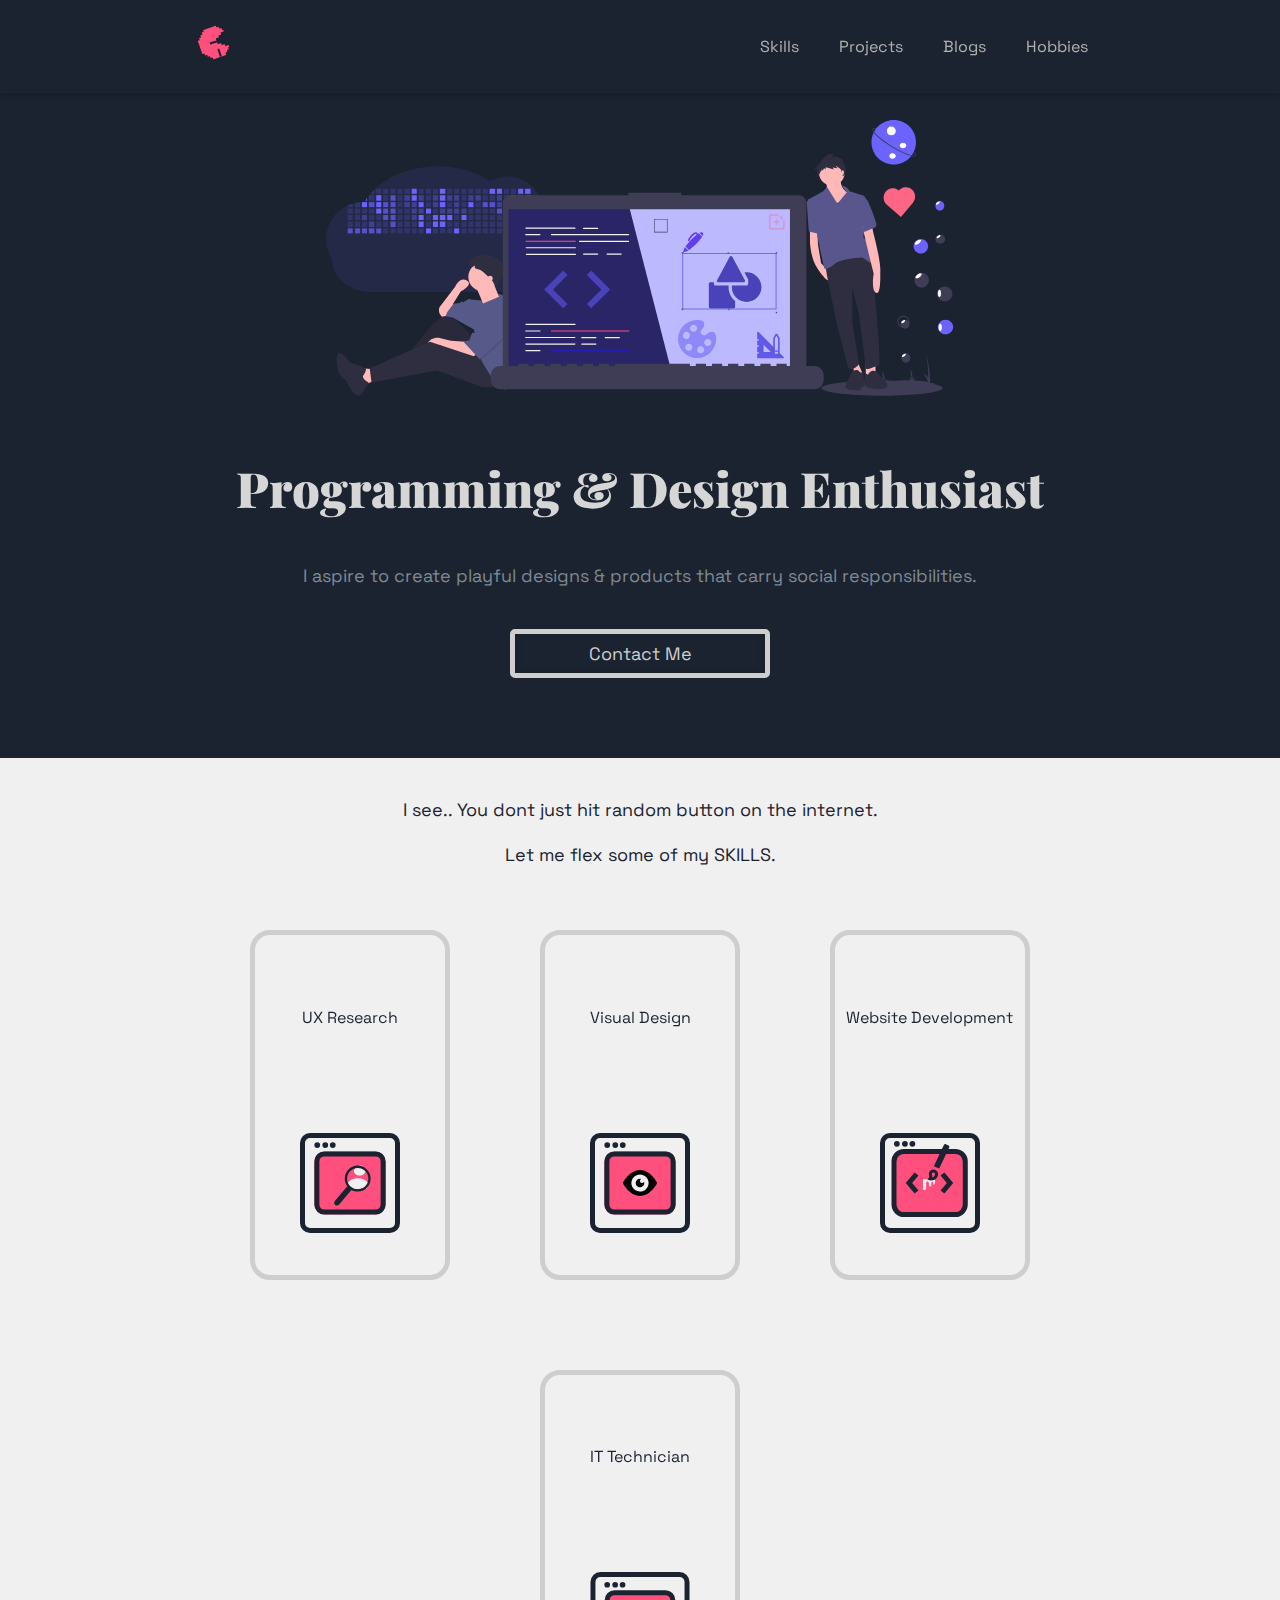
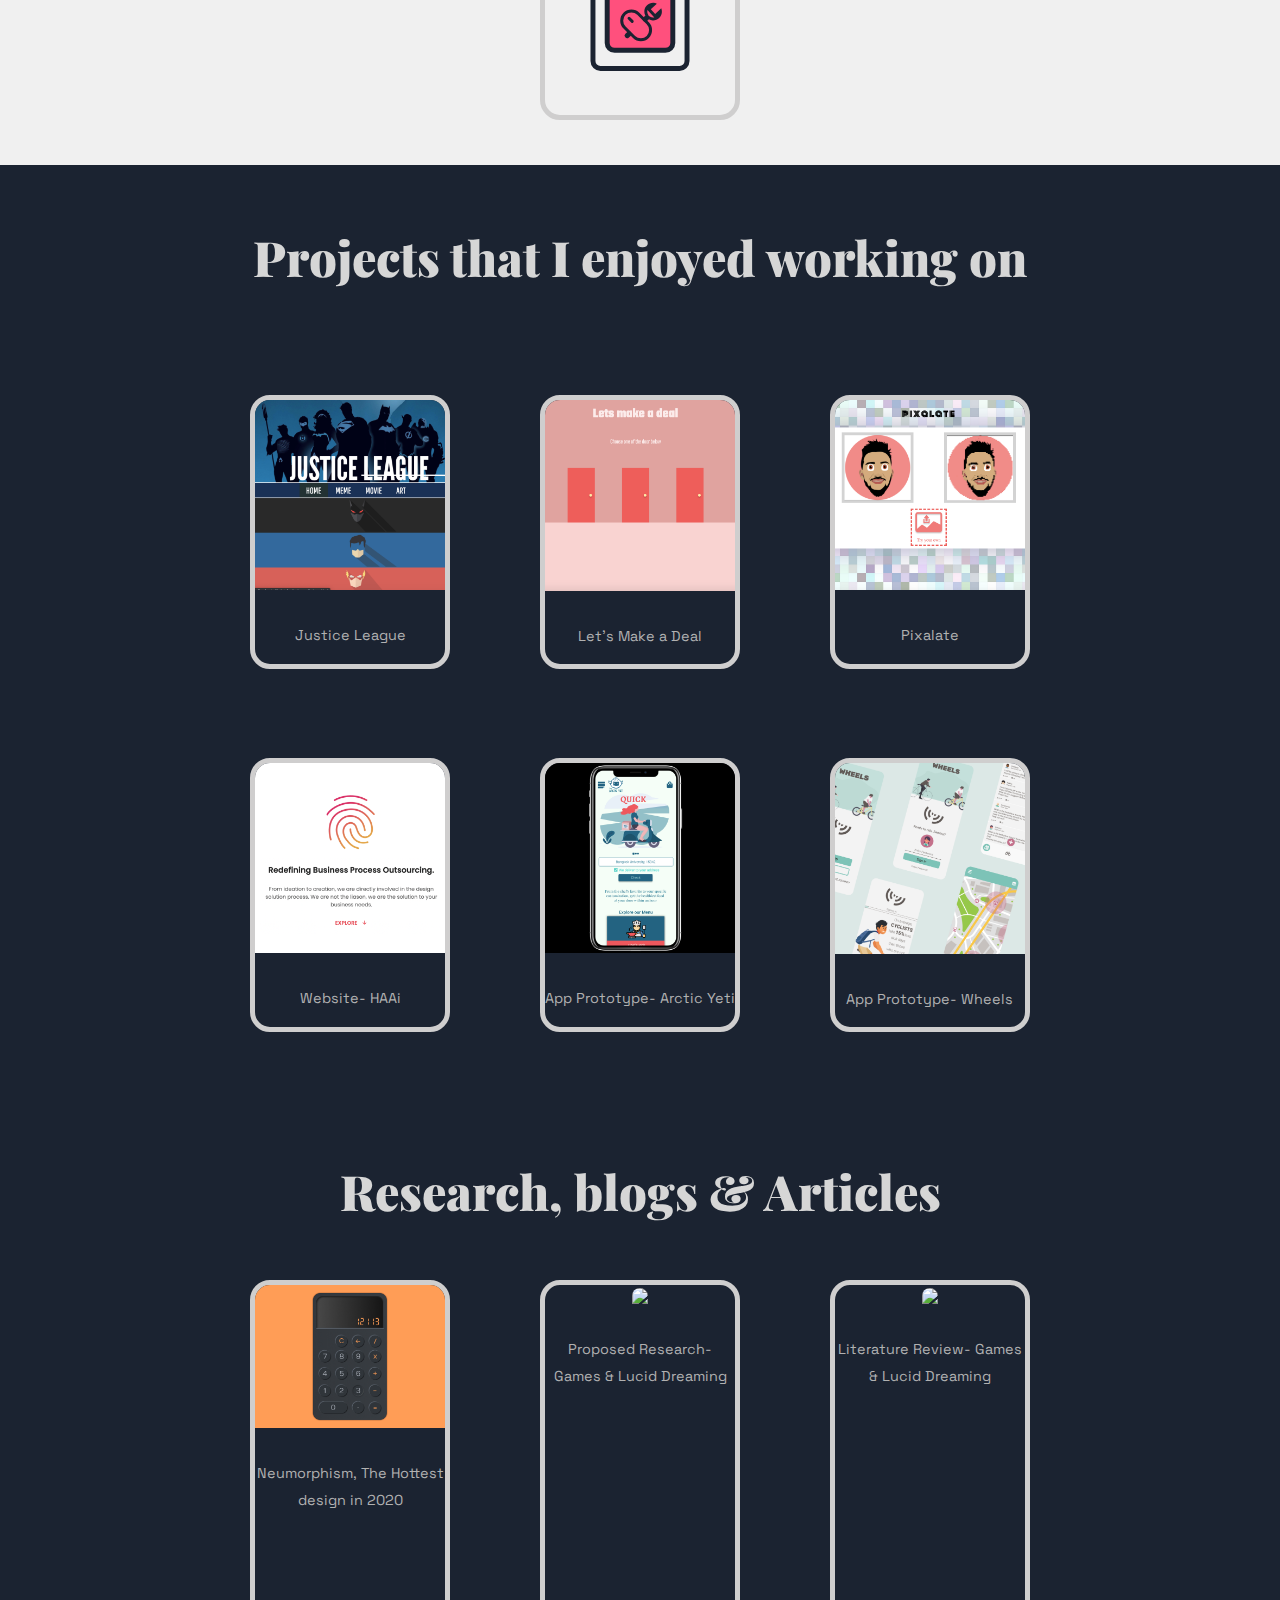
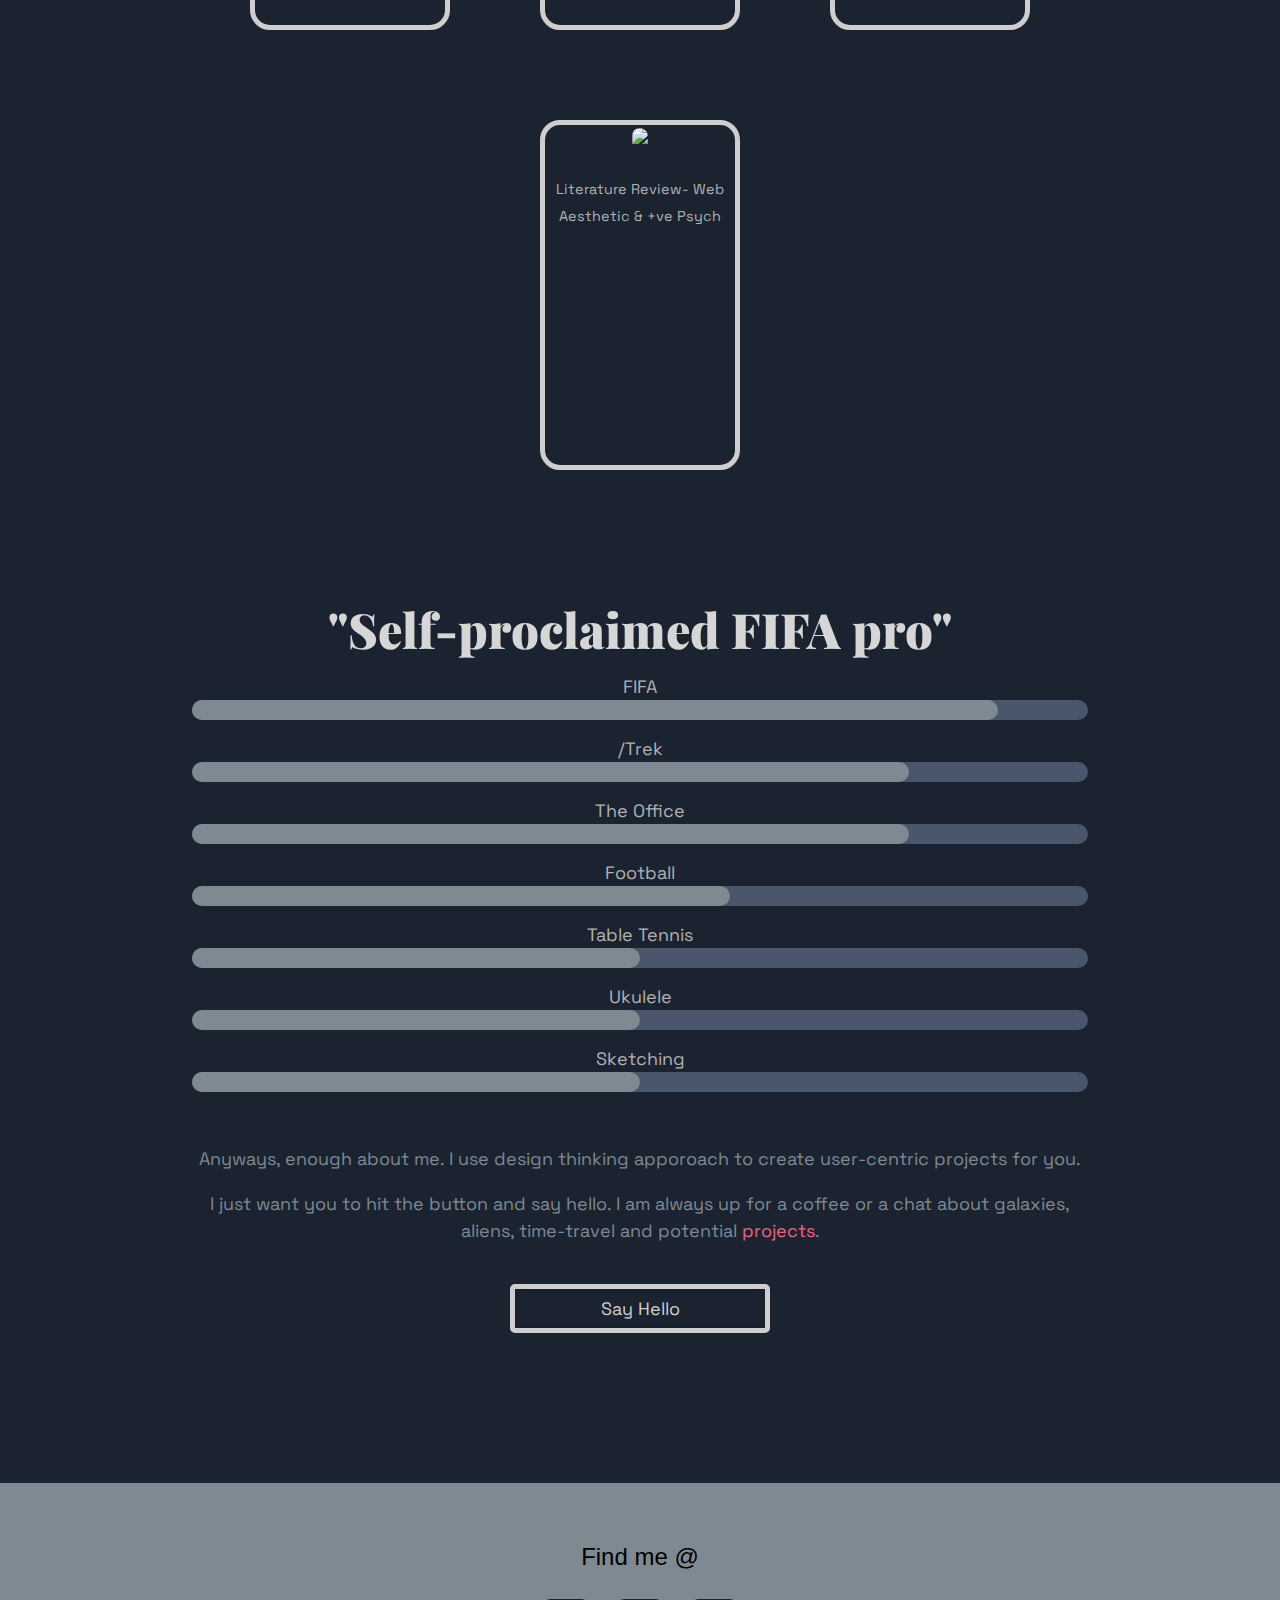
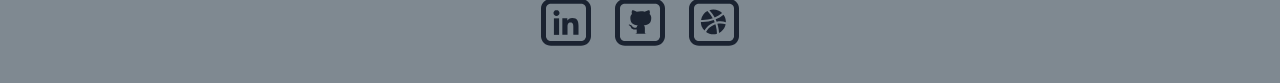
==== commit e01504b1: "new changes" ====
--- a/index.html
+++ b/index.html
@@ -14,21 +14,27 @@
 
 <body>
     <header class="header">
+
         <div class="nav main-padding">
-            <div class="item" id="item1">
-                <a href="#skills">Skills</a>
+            <div>
+                <img src="images/Logo.png">
             </div>
-            <div class="item" id="item2">
-                <a href="#projects">projects</a></div>
-            <div class="item" id="item3">
-                <a href="#blogs">blog</a></div>
+            <div class="nav-items">
+                <div class="item" id="item1">
+                    <a href="#skills">Skills</a>
+                </div>
+                <div class="item" id="item2">
+                    <a href="#projects">Projects</a>
+                </div>
+                <div class="item" id="item3">
+                    <a href="#blogs">Blogs</a>
+                </div>
             <div class="item" id="item4">
-                <a href="#hobbies">hobbies</a></div>
+                <a href="#hobbies">Hobbies</a></div>
         </div>
     </header>
 
     <main class="main-container">
-
         <div class="img_coder main-padding">
             <!-- <a href="#skills" class="img_text_l" onclick="showDevSkills()" id="dev">developer</a> -->
             <!-- <img class="hero-img" src="images/home-hero.svg" alt="designer vs developer Illustration">
@@ -690,17 +696,15 @@
             </div>
         </a> -->
         <div class="content main-padding">
-            <p class="title">Programming and Design enthusiast.</p>
-            <p>I aspire to create designs & products that
-                carry social
-                responsibilities.
-            </p>
+            <p class="title">Programming & Design Enthusiast</p>
+            <p class="sub-title">I aspire to create playful designs & products that carry social responsibilities.
+</p>
         </div>
 
 
-        <a href=" mailto:yashantgyawali@gmail.com" target="#">
+        <a href="https://yashantgyawali.typeform.com/to/rbizSifr" target="#">
             <div class="cta-button">
-                <span>Contact me</span>
+                <span>Contact Me</span>
             </div>
         </a>
 
@@ -843,18 +847,16 @@
 
                         </div>
                         <div class="card-block-adapt">
-                            <a target="#" href="https://www.figma.com/proto/uKbc1Wq8TYTCaaiD8Oi6xv/Untitled?node-id=1194%3A1221&scaling=scale-down
-                ">
-                                <div class="link-block"> <img class="project-img" src="images/Bhojana.png">
-                                    <p class="card-title"> App Prototype- Bhojana
+                            <a target="#" href="https://www.humanassisted.ai/">
+                                <div class="link-block"> <img class="project-img" src="images/HAAi.png">
+                                    <p class="card-title"> Website- HAAi
                                     </p>
                                 </div>
                             </a>
-
                         </div>
                         <div class="card-block-adapt">
                             <a target="#"
-                                href="https://www.figma.com/proto/uKbc1Wq8TYTCaaiD8Oi6xv/Untitled?node-id=356%3A2&scaling=scale-down">
+                                href="https://www.figma.com/proto/sXgkt14wjIVR6TUPyRskrO/The-Arctic-Yeti?page-id=0%3A1&node-id=1%3A29654&viewport=345%2C257%2C0.04&scaling=scale-down&starting-point-node-id=1%3A29654">
                                 <div class="link-block"> <img class="project-img" src="images/Arctic-Yeti.png">
                                     <p class="card-title"> App Prototype- Arctic Yeti
                                     </p>
@@ -905,7 +907,7 @@
             <a id="blogs">
 
                 <div>
-                    <p class="title margin-top-20"> Research, blogs and Articles </p>
+                    <p class="title margin-top-20"> Research, blogs & Articles </p>
 
                     <div class="blog-container flex-center">
 
@@ -966,7 +968,7 @@
                     </div>
                 </div>
                 <div class="margin-btm-10">
-                    <span class="skill-title">Hiking/Trek</span>
+                    <span class="skill-title">/Trek</span>
                     <div class="bar">
                         <div class="bar-color skl-80">
                         </div>
--- a/style/style.css
+++ b/style/style.css
@@ -1,4 +1,4 @@
-@import url("https://fonts.googleapis.com/css2?family=Roboto&family=Unica+One&display=swap");
+@import url('https://fonts.googleapis.com/css2?family=Playfair+Display:wght@400;500;600;700&family=Space+Grotesk:wght@400;500;600;700&display=swap');
 
 html {
   box-sizing: border-box;
@@ -11,7 +11,7 @@
 }
 
 body {
-  font-family: "Roboto", sans-serif;
+  font-family: 'Space Grotesk', sans-serif;
   margin: 0px;
   padding: 0px;
   background-color: #1b2331;
@@ -58,11 +58,10 @@
 
 /* Navigation bar */
 .skill-title {
-  font-size: 1.5em;
-  font-family: "Unica One", -apple-system, BlinkMacSystemFont, "Segoe UI",
-    Roboto, Oxygen, Ubuntu, Cantarell, "Open Sans", "Helvetica Neue", sans-serif;
-
+
+  font-size: 1em;
   padding-top: 5%;
+
 }
 .card-title {
   font-size: 0.9em;
@@ -79,14 +78,21 @@
   z-index: 100;
 }
 .nav {
-  font-family: "Unica One", -apple-system, BlinkMacSystemFont, "Segoe UI",
-    Roboto, Oxygen, Ubuntu, Cantarell, "Open Sans", "Helvetica Neue", sans-serif;
+  font-family: 'Space Grotesk', sans-serif;
   color: #b1b1b1;
   display: flex;
   justify-content: space-between;
-  font-size: 1.5em;
+  align-items:center;
+  font-size: 1em;
   margin-top: 20px;
   margin-bottom: 20px;
+}
+.nav-items{
+  display: flex;
+
+}
+.item{
+margin-left:40px;
 }
 
 a {
@@ -95,7 +101,7 @@
 }
 a:hover {
   text-decoration: none;
-  color: rgb(191, 195, 199);
+  color: rgb(255, 255, 255);
 }
 
 a:visited {
@@ -120,11 +126,10 @@
 }
 
 .content {
-  font-size: 28px;
   line-height: 150%;
   text-align: center;
   color: #7f8991;
-  padding-top: 40px;
+  padding-top: 20px;
 }
 /* Main container */
 
@@ -283,7 +288,7 @@
 }
 
 .hero-img {
-  width: 80%;
+  width: 70%;
 }
 .hero-img-hobbies {
   display: block;
@@ -296,8 +301,8 @@
   margin: auto;
 }
 .img_coder {
-  margin-top: 35px;
-  font-family: "Unica One", cursive;
+  margin-top: 80px;
+  font-family: 'Space Grotesk', sans-serif;
   display: flex;
   justify-content: Center;
 }
@@ -311,9 +316,17 @@
   text-align: center;
 }
 .title {
+  font-family: 'Playfair Display', serif;
   color: rgb(214, 214, 214);
-  font-size: 1.8em;
+  font-size: 2.7em;
+  font-weight: 900;
   line-height: 100%;
+}
+.sub-title{
+  font-family: 'Space Grotesk', sans-serif;
+  font-size: 1em;
+  font-weight: 400;
+  line-height: 150%;
 }
 .img_text_r {
   padding-left: 15px;
@@ -336,24 +349,24 @@
   margin-top: 40px;
   margin-bottom: 80px;
   width: 260px;
-  height: 45px;
+  height: 49px;
   color: rgb(207, 206, 206);
   border: 5px solid rgb(207, 206, 206);
   box-sizing: border-box;
   box-shadow: inset 2px 0px 4px rgba(29, 32, 38, 0.5),
     inset -2px 0px 4px rgba(29, 32, 38, 0.5);
   border-radius: 5px;
-  font-family: Unica One;
-  font-size: 1.5em;
+  font-family: 'Space Grotesk', sans-serif;
+  font-size: 1em;
   text-align: center;
-  text-transform: uppercase;
   display: flex;
   align-items: center;
   justify-content: center;
 }
 
 .cta-button:hover {
-  background-color: rgb(40, 52, 73);
+  background-color: #FF6583;
+  color: #ffffff;
 }
 .flex-center {
   display: flex;
@@ -578,6 +591,7 @@
     padding-left: 12px;
   }
   .title {
+    font-family: 'Playfair Display', serif;
     font-size: 2em;
   }
 }
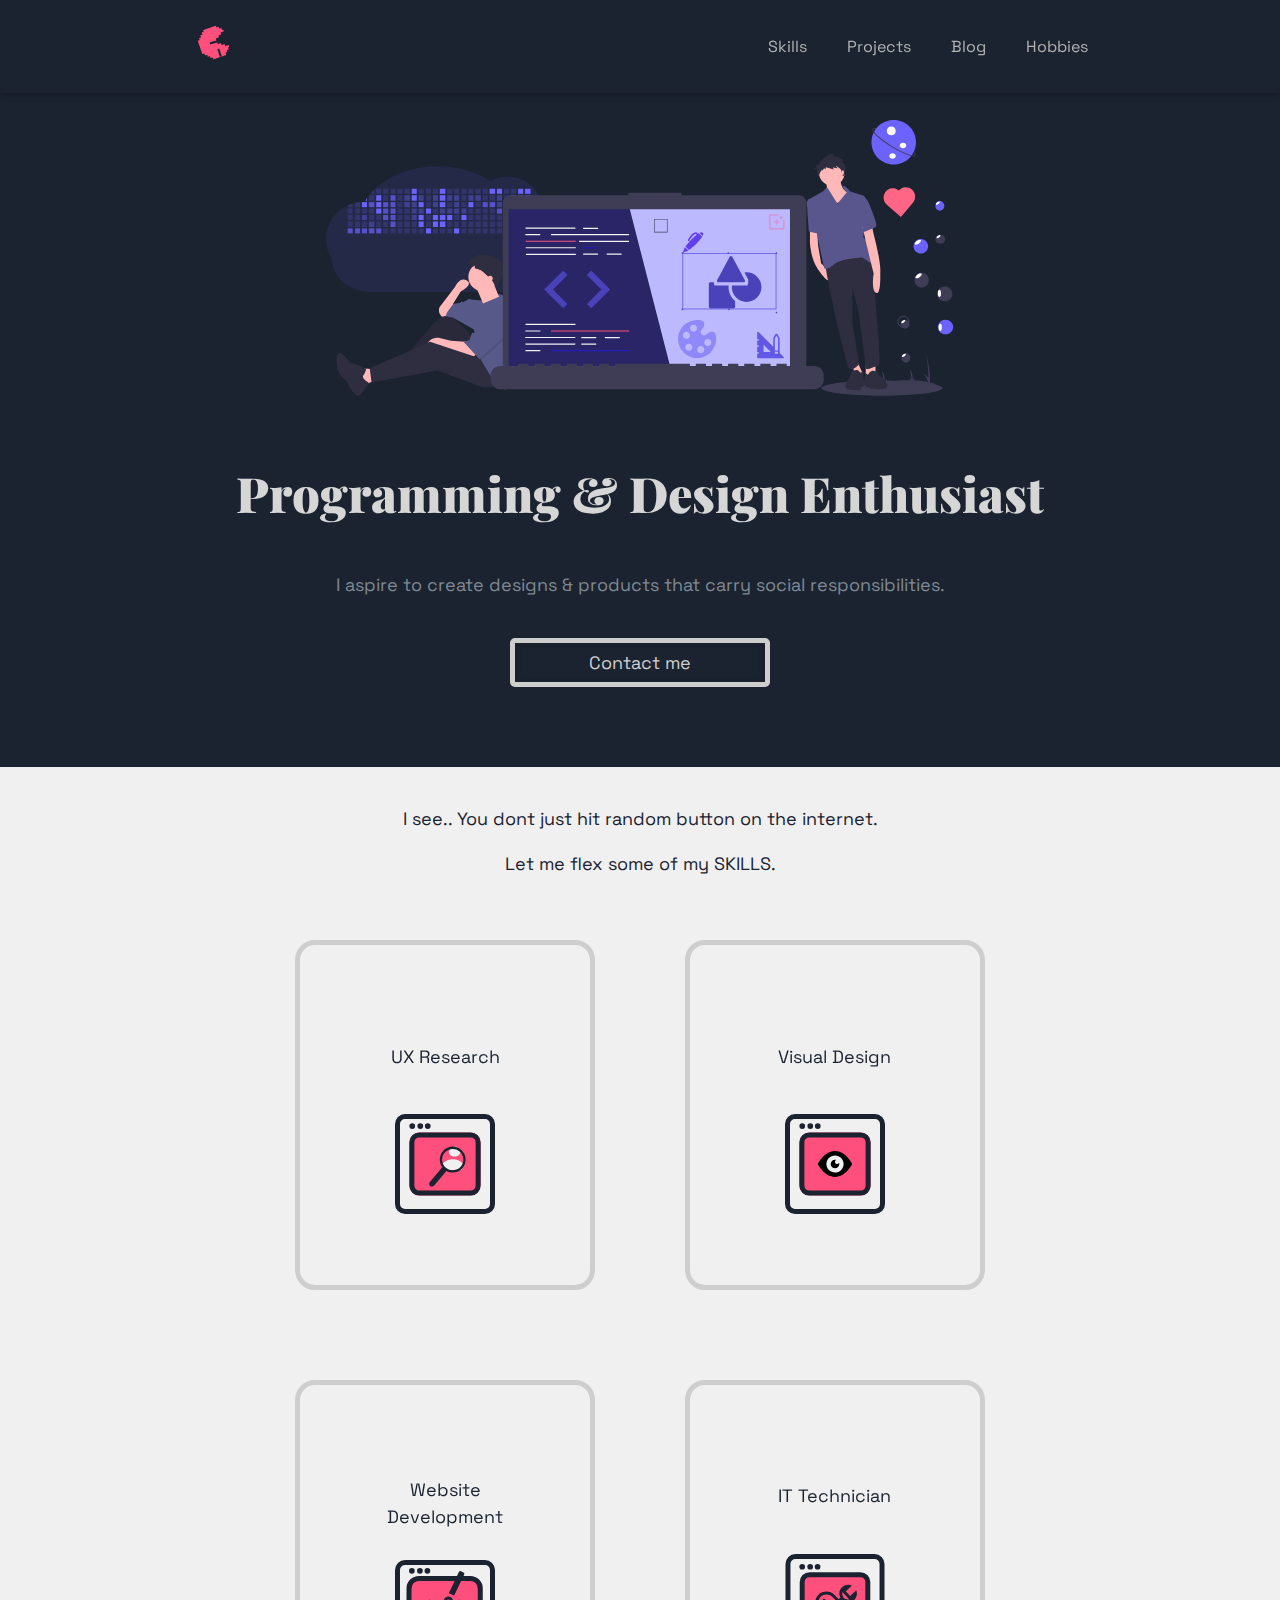
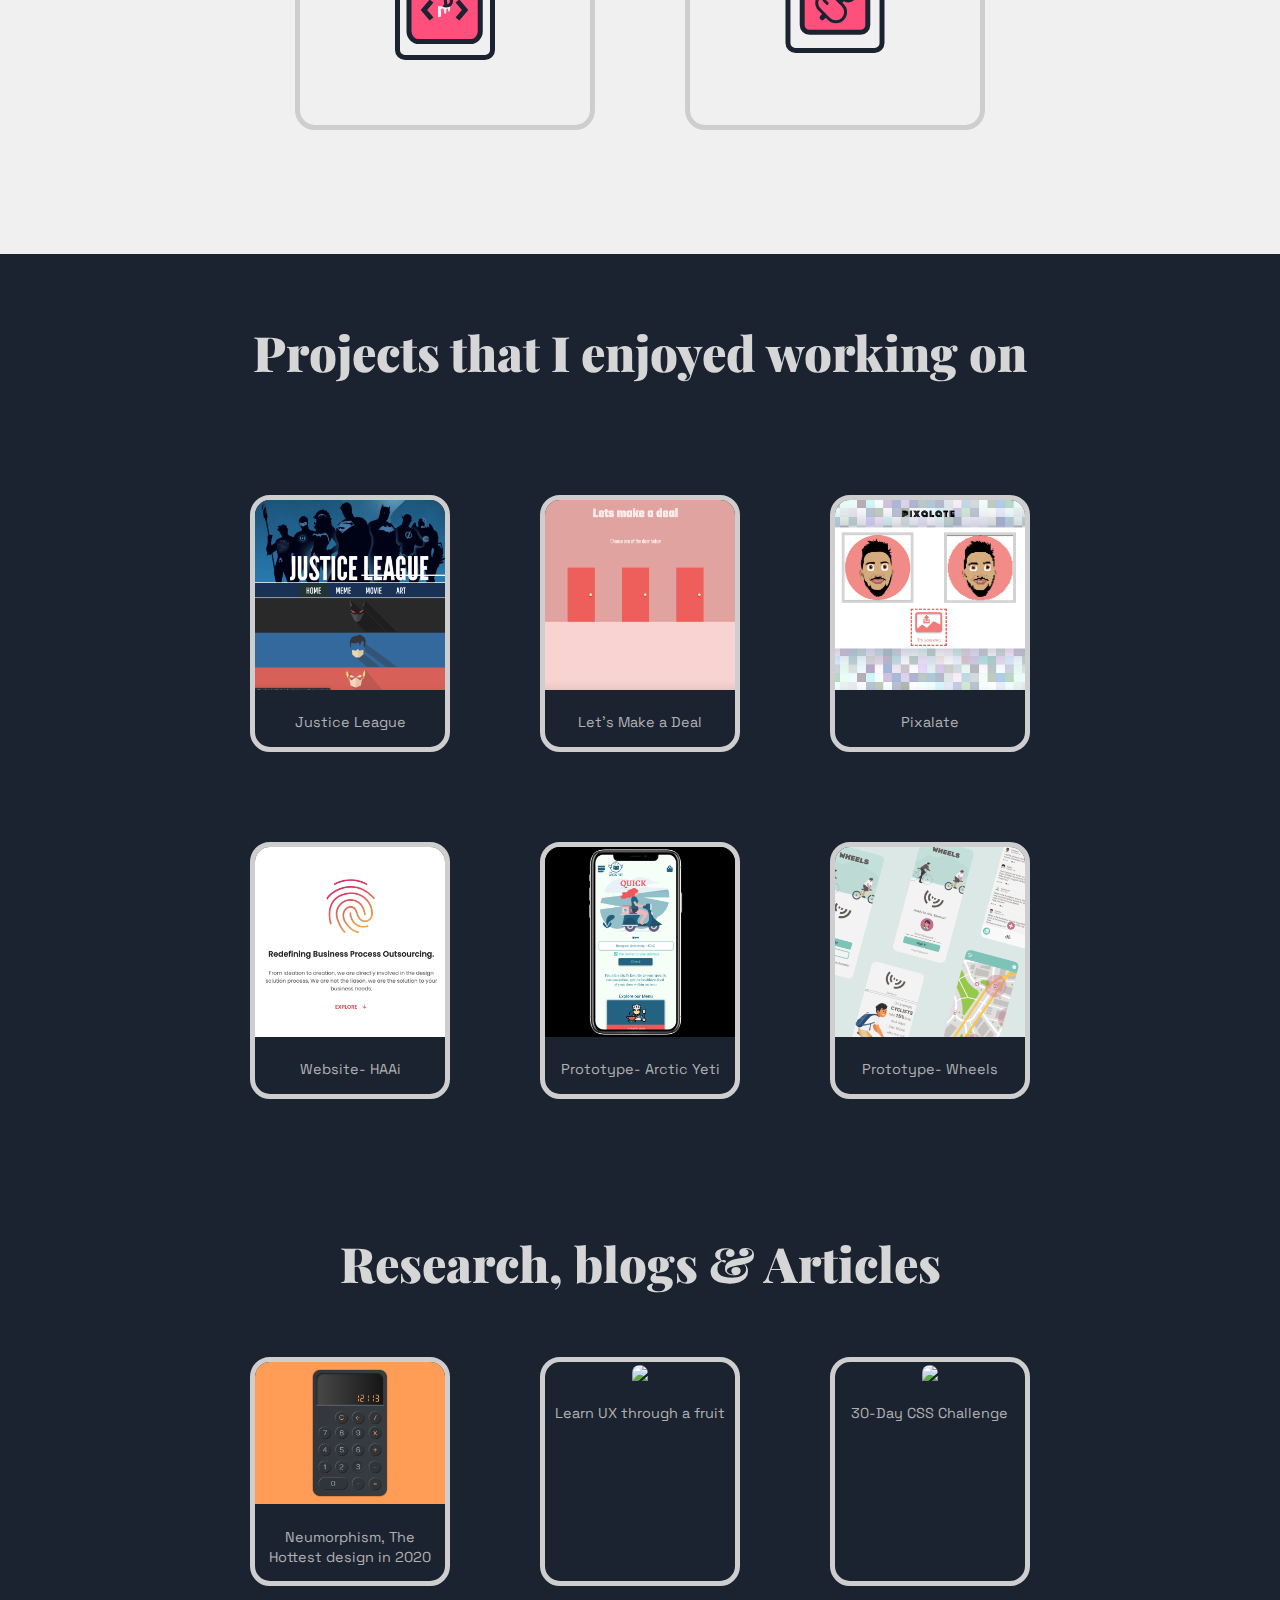
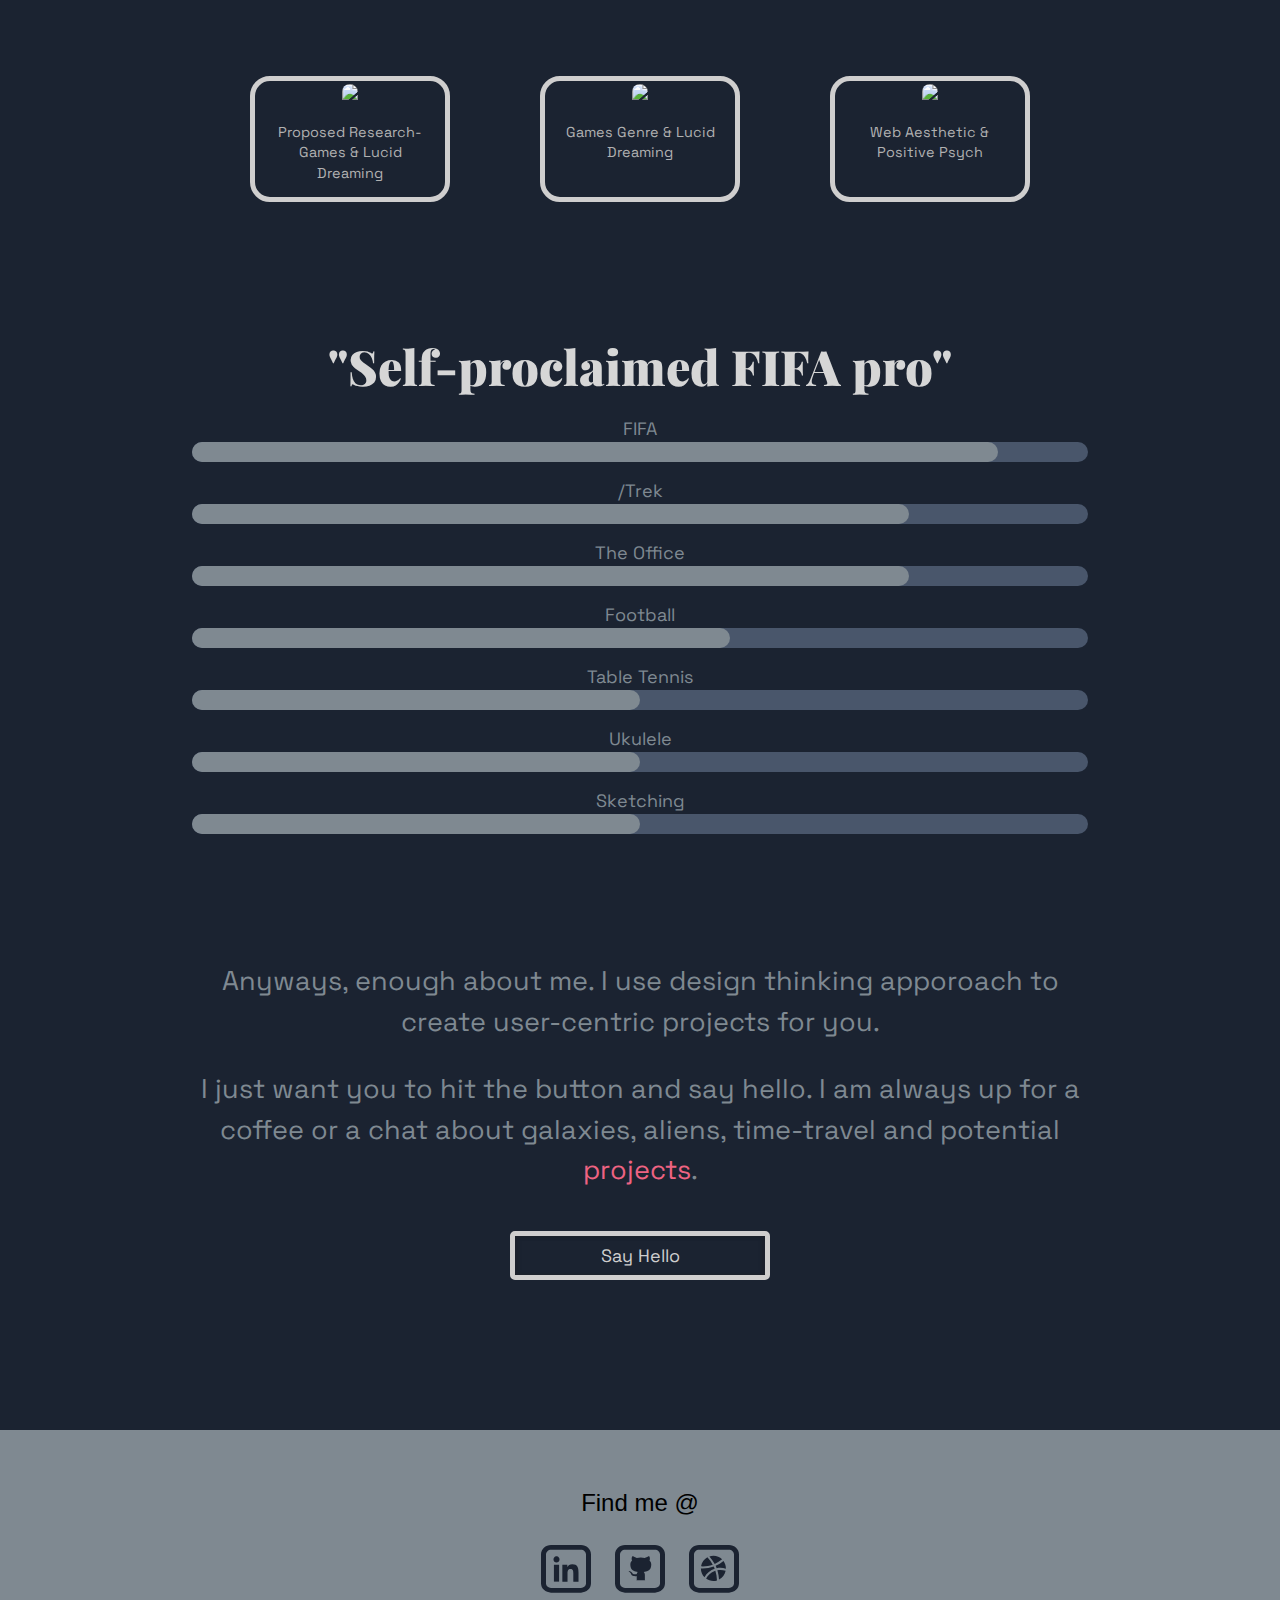
==== commit 86904762: "fixed for mobile view" ====
--- a/index.html
+++ b/index.html
@@ -27,7 +27,7 @@
                     <a href="#projects">Projects</a>
                 </div>
                 <div class="item" id="item3">
-                    <a href="#blogs">Blogs</a>
+                    <a href="#blogs">Blog</a>
                 </div>
             <div class="item" id="item4">
                 <a href="#hobbies">Hobbies</a></div>
@@ -690,21 +690,17 @@
 
 
         </div>
-        <!-- <a href=" mailto:yashantgyawali@gmail.com" target="#">
-            <div class="cta-button">
-                <span>CONTACT ME</span>
-            </div>
-        </a> -->
+     
         <div class="content main-padding">
             <p class="title">Programming & Design Enthusiast</p>
-            <p class="sub-title">I aspire to create playful designs & products that carry social responsibilities.
-</p>
+            <p class="sub-title">I aspire to create designs & products that carry social responsibilities.
+            </p>
         </div>
 
 
         <a href="https://yashantgyawali.typeform.com/to/rbizSifr" target="#">
             <div class="cta-button">
-                <span>Contact Me</span>
+                <span>Contact me</span>
             </div>
         </a>
 
@@ -712,10 +708,11 @@
         <section class="light margin-top-80" >
             <div class="main-padding">
                 <div class="content">
+                    <a id="skills">
+                    </a>
                     <p class="dark-font margin-top-80">I see.. You dont just hit random button on the internet.
                     </p>
-                    <a id="projects">
-                    </a>
+                    
                     <p class="dark-font">
                         Let me flex some of my SKILLS.
                     </p>
@@ -858,7 +855,7 @@
                             <a target="#"
                                 href="https://www.figma.com/proto/sXgkt14wjIVR6TUPyRskrO/The-Arctic-Yeti?page-id=0%3A1&node-id=1%3A29654&viewport=345%2C257%2C0.04&scaling=scale-down&starting-point-node-id=1%3A29654">
                                 <div class="link-block"> <img class="project-img" src="images/Arctic-Yeti.png">
-                                    <p class="card-title"> App Prototype- Arctic Yeti
+                                    <p class="card-title"> Prototype- Arctic Yeti
                                     </p>
                                 </div>
                             </a>
@@ -866,9 +863,9 @@
                         </div>
                         <div class="card-block-adapt">
                             <a target="#"
-                                href="https://www.figma.com/proto/o7AMIE11CUEXSGuE1vBxYM/Prototype?node-id=244%3A3834&scaling=scale-down">
+                                href="https://www.figma.com/proto/o7AMIE11CUEXSGuE1vBxYM/Prototype?page-id=563%3A201&node-id=2072%3A339&viewport=277%2C203%2C0.07&scaling=scale-down&starting-point-node-id=2072%3A339">
                                 <div class="link-block"> <img class="project-img" src="images/wheels.png">
-                                    <p class="card-title"> App Prototype- Wheels
+                                    <p class="card-title"> Prototype- Wheels
                                     </p>
                                 </div>
                             </a>
@@ -902,25 +899,40 @@
             </p>
 
         </div> -->
+        <a id="blogs"> </a>
 
         <div class="content main-padding">
-            <a id="blogs">
-
+            
                 <div>
                     <p class="title margin-top-20"> Research, blogs & Articles </p>
 
                     <div class="blog-container flex-center">
 
-                        <div class="card-block">
+                        <div class="card-block-adapt">
                             <a target="#"
                                 href="https://medium.com/@yashantgyawali/neomorphism-the-hottest-design-trend-in-2020-8bd65de77a5e">
                                 <div class="link-block"> <img class="project-img" src="images/calculator-blog.png">
                                     <p class="card-title"> Neumorphism, The Hottest design in 2020</p>
                                 </div>
                             </a>
-
-                        </div>
-                        <div class="card-block">
+                        </div>
+                        <div class="card-block-adapt">
+                            <a target="#"
+                                href="https://bootcamp.uxdesign.cc/learn-ux-through-fruits-in-progress-d6cc56c0a39d">
+                                <div class="link-block"> <img class="project-img" src="images/learnUX.png">
+                                    <p class="card-title"> Learn UX through a fruit</p>
+                                </div>
+                            </a>
+                        </div>
+                        <div class="card-block-adapt">
+                            <a target="#"
+                                href="https://bootcamp.uxdesign.cc/i-designed-and-completed-a-30-day-css-challenge-4e45c32f7f8c">
+                                <div class="link-block"> <img class="project-img" src="images/cssChallenge.png">
+                                    <p class="card-title"> 30-Day CSS Challenge</p>
+                                </div>
+                            </a>
+                        </div>
+                        <div class="card-block-adapt">
                             <a target="#"
                                 href="https://www.researchgate.net/publication/342988874_The_Effects_of_Different_Genres_of_Video_Games_on_Lucid_Dreaming">
                                 <div class="link-block"> <img class="project-img" src="images/luciddream.png">
@@ -929,21 +941,21 @@
                             </a>
 
                         </div>
-                        <div class="card-block">
+                        <div class="card-block-adapt">
                             <a target="#"
                                 href="https://www.researchgate.net/publication/342991234_The_Effects_of_Video_Games_on_the_Frequency_of_Lucid_Dreaming">
-                                <div class="link-block"> <img class="project-img" src="images/luciddream.png">
-                                    <p class="card-title">Literature Review- Games & Lucid Dreaming </p>
-                                </div>
-                            </a>
-
-                        </div>
-
-                        <div class="card-block">
+                                <div class="link-block"> <img class="project-img" src="images/genre.png">
+                                    <p class="card-title">Games Genre & Lucid Dreaming </p>
+                                </div>
+                            </a>
+
+                        </div>
+
+                        <div class="card-block-adapt">
                             <a target="#"
                                 href="https://www.researchgate.net/publication/342991380_The_Relationship_between_Aesthetic_Design_of_a_Website_and_Positive_Psychology">
                                 <div class="link-block"> <img class="project-img" src="images/Positive-psych.png">
-                                    <p class="card-title">Literature Review- Web Aesthetic & +ve Psych </p>
+                                    <p class="card-title">Web Aesthetic & Positive Psych </p>
                                 </div>
                             </a>
 
@@ -955,8 +967,9 @@
         <!-- <div class="content main-padding">
             More about me
         </div> -->
+        <a id="hobbies"> </a>
+
         <div class="content main-padding">
-            <a id="hobbies">
 
                 <p class="title margin-top-20"> "Self-proclaimed FIFA pro"</p>
 
@@ -1012,8 +1025,8 @@
                 </div>
         </div>
 
-        <div class="content main-padding">
-            <p>
+        <div class="content main-padding btm-text">
+            <p></p>
                 Anyways, enough about me. I use design thinking apporoach to create user-centric projects for you.
             </p>
             <p>
@@ -1023,7 +1036,7 @@
                     projects</span>.
             </p>
         </div>
-        <a href=" mailto:yashantgyawali@gmail.com" target="#">
+        <a href="https://yashantgyawali.typeform.com/to/rbizSifr" target="#">
             <div class="cta-button shiny">
                 <span>Say Hello</span>
             </div>
--- a/style/style.css
+++ b/style/style.css
@@ -65,7 +65,9 @@
 }
 .card-title {
   font-size: 0.9em;
-  padding-top: 5%;
+  margin-left:5%;
+  margin-right:5%;
+  line-height: 140%;
 }
 .header {
   position: fixed;
@@ -320,7 +322,7 @@
   color: rgb(214, 214, 214);
   font-size: 2.7em;
   font-weight: 900;
-  line-height: 100%;
+  line-height: 120%;
 }
 .sub-title{
   font-family: 'Space Grotesk', sans-serif;
@@ -381,21 +383,15 @@
 .shiny:hover {
   background-color: #ee6382;
 }
-.ine-height-1 {
-  line-height: 100%;
-  padding: 0;
-  margin: 0;
-}
 
 .card-block {
   text-align: center;
   height: 350px;
   width: 0%;
-  flex-basis: 200px;
+  flex-basis: 300px;
   border-radius: 20px;
   border: 5px solid rgb(207, 206, 206);
   margin: 5%;
-  font-size: 16px;
 }
 .card-block:hover {
   transition-duration: 0.5s;
@@ -429,10 +425,14 @@
   background-color: rgb(40, 52, 73);
   cursor: pointer;
 }
-
+.btm-text{
+  margin-top: 80px;
+  font-size: 1.5em;
+}
 .light {
   color: #1b2331;
   background-color: #f0f0f0;
+  padding-bottom: 80px;
 }
 .red-idle {
   color: #ee6382;
@@ -472,6 +472,7 @@
   flex-direction: column;
   justify-content: space-around;
   align-items: center;
+  padding:20%;
 }
 
 .flip-card-front,
@@ -592,7 +593,7 @@
   }
   .title {
     font-family: 'Playfair Display', serif;
-    font-size: 2em;
+    font-size: 2.5em;
   }
 }
 
@@ -611,7 +612,7 @@
     padding-left: 6px;
   }
   .title {
-    font-size: 1.5em;
+    font-size: 2.2em;
   }
   .hero-img {
     width: 90%;
@@ -619,7 +620,10 @@
 }
 
 @media only screen and (max-width: 600px) {
-  .main-padding {
+  .item{
+    margin-left:20px;
+    }
+      .main-padding {
     width: 90%;
   }
   .hero-img {
@@ -635,7 +639,7 @@
     padding-left: 4px;
   }
   .title {
-    font-size: 1.3em;
+    font-size: 2em;
   }
 
   .img_text_l {
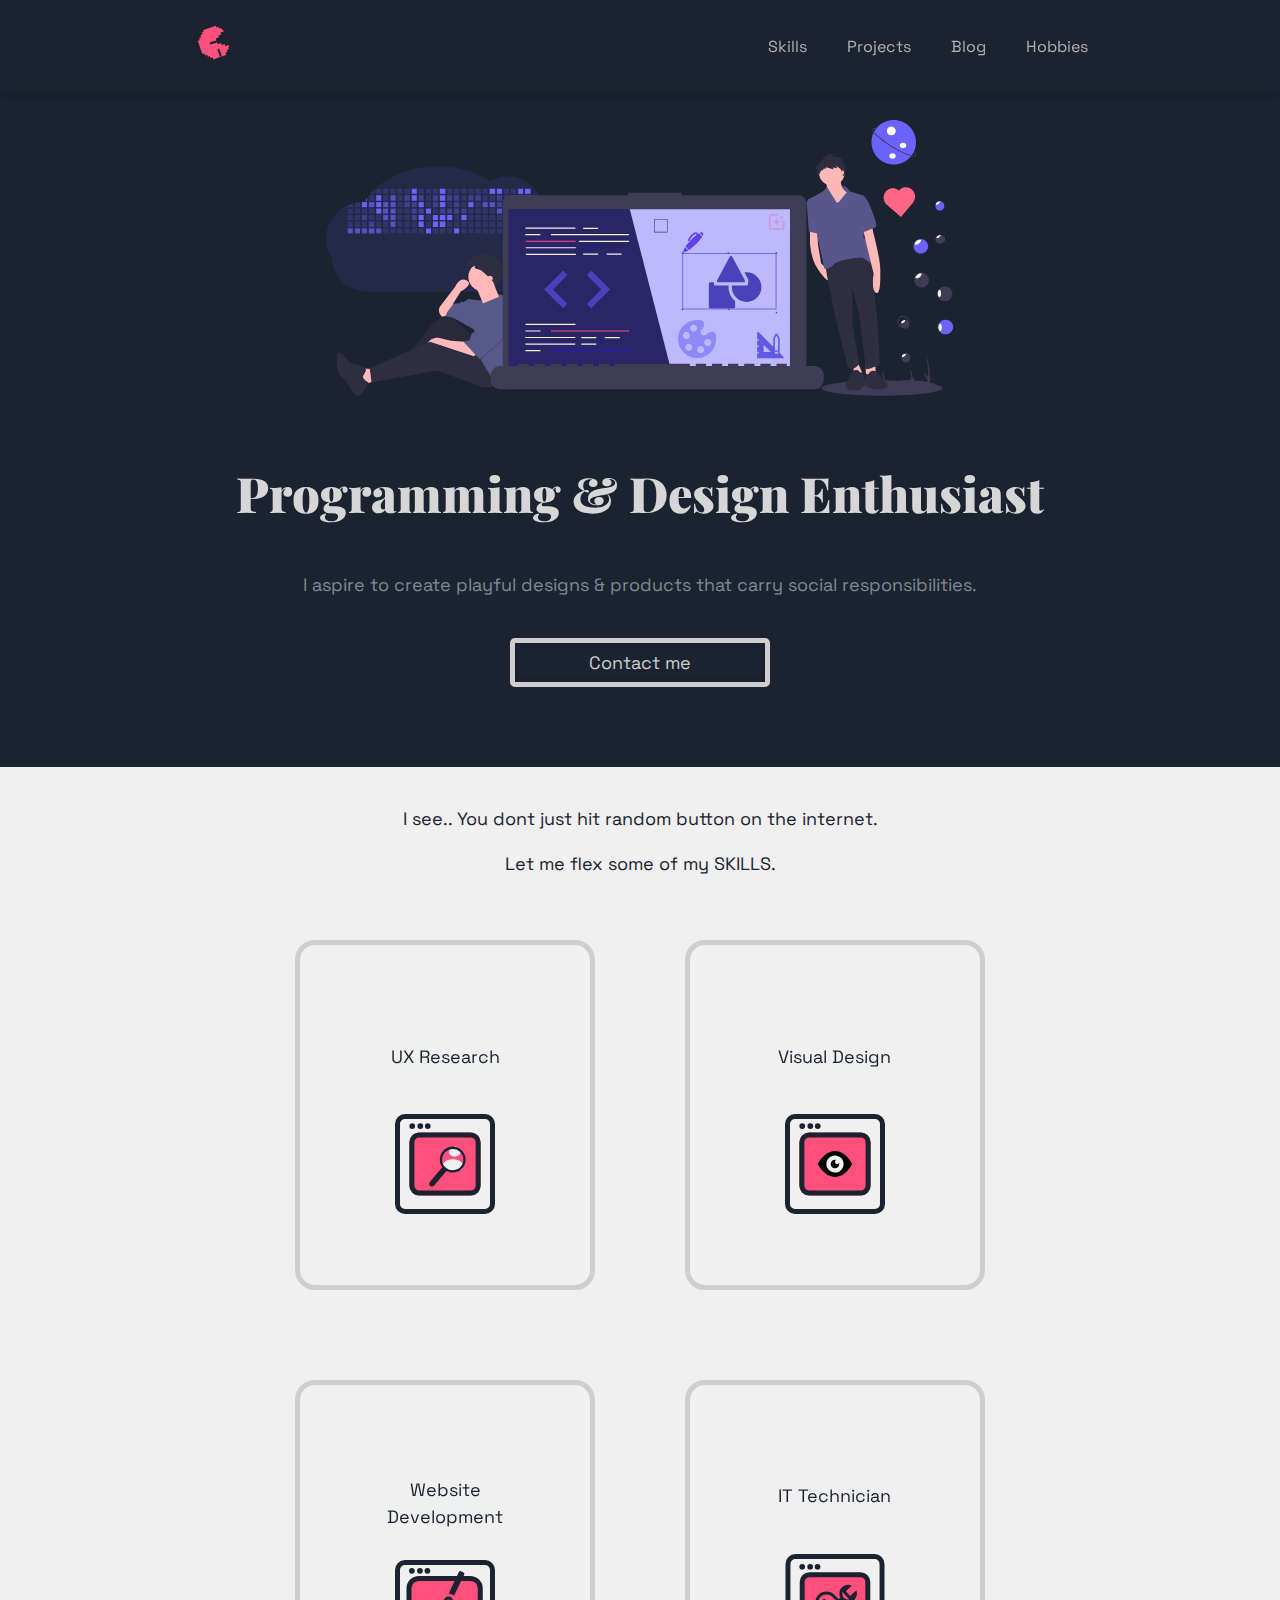
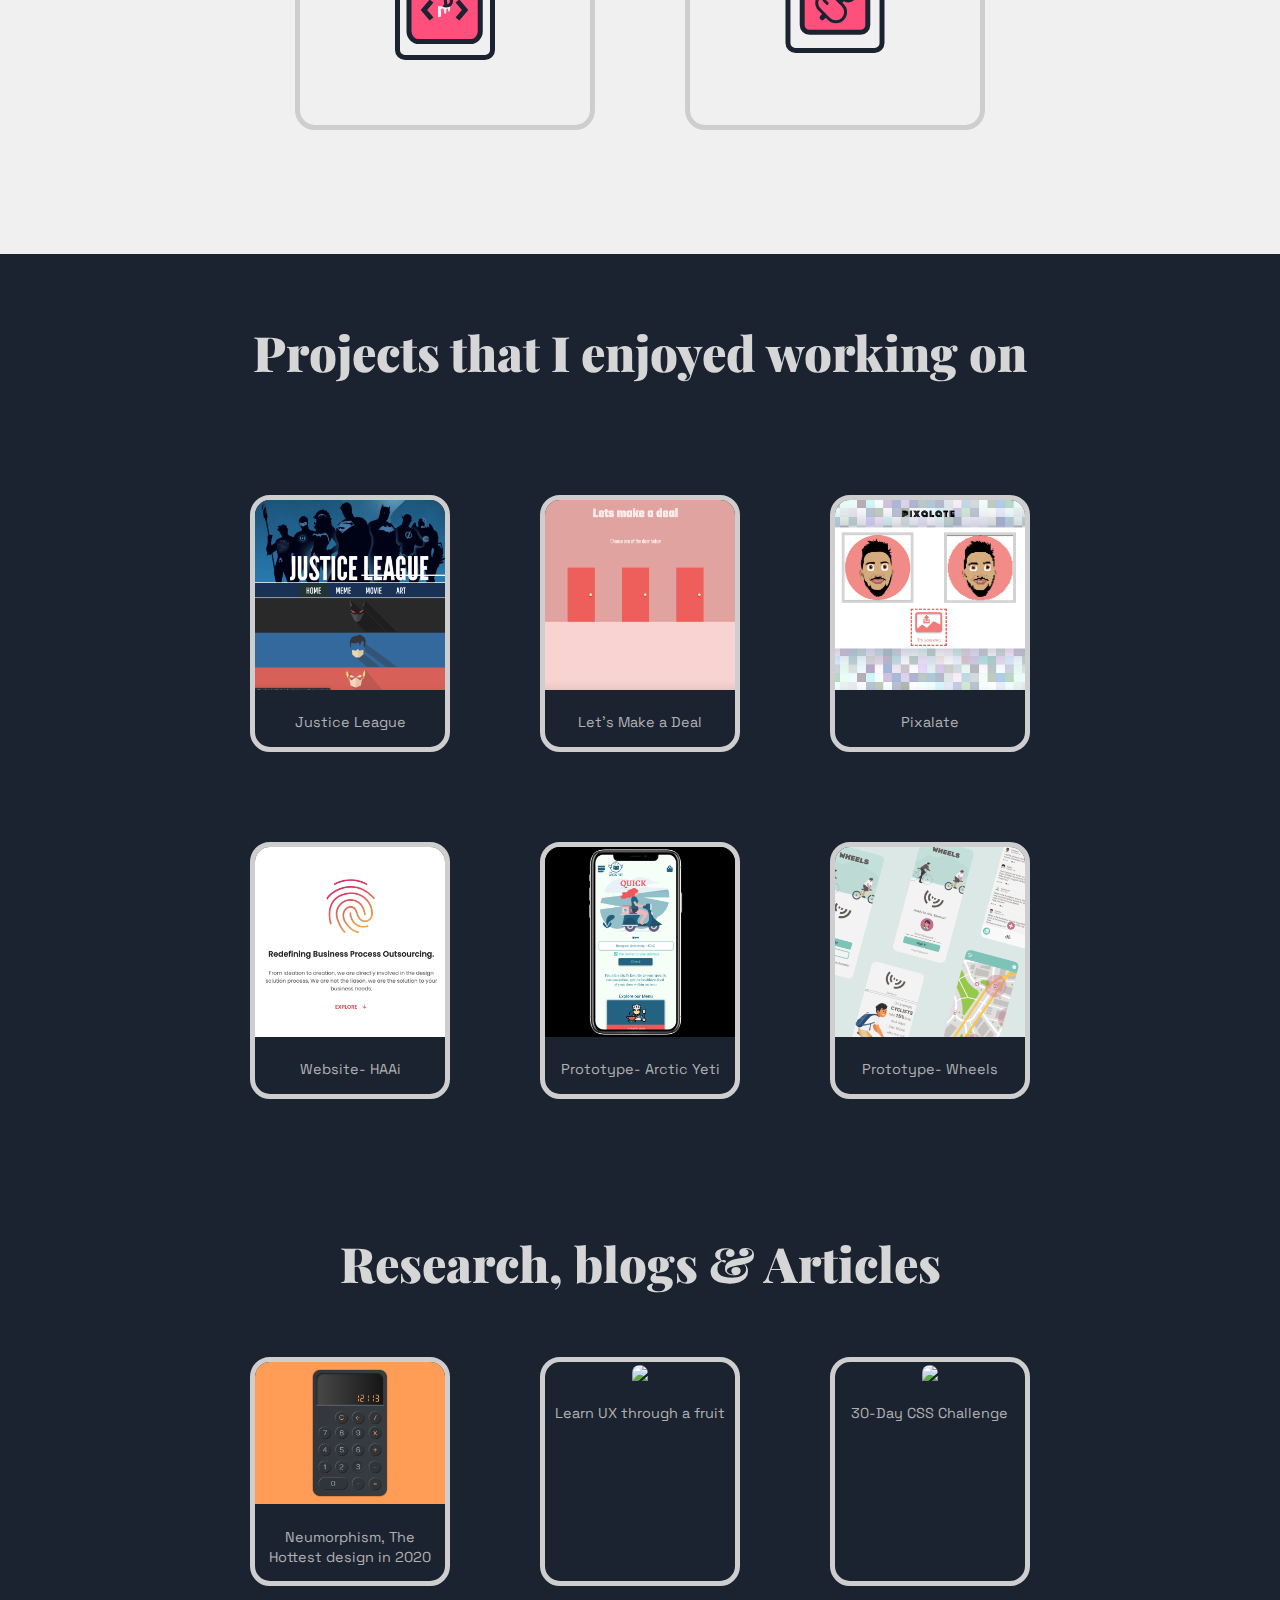
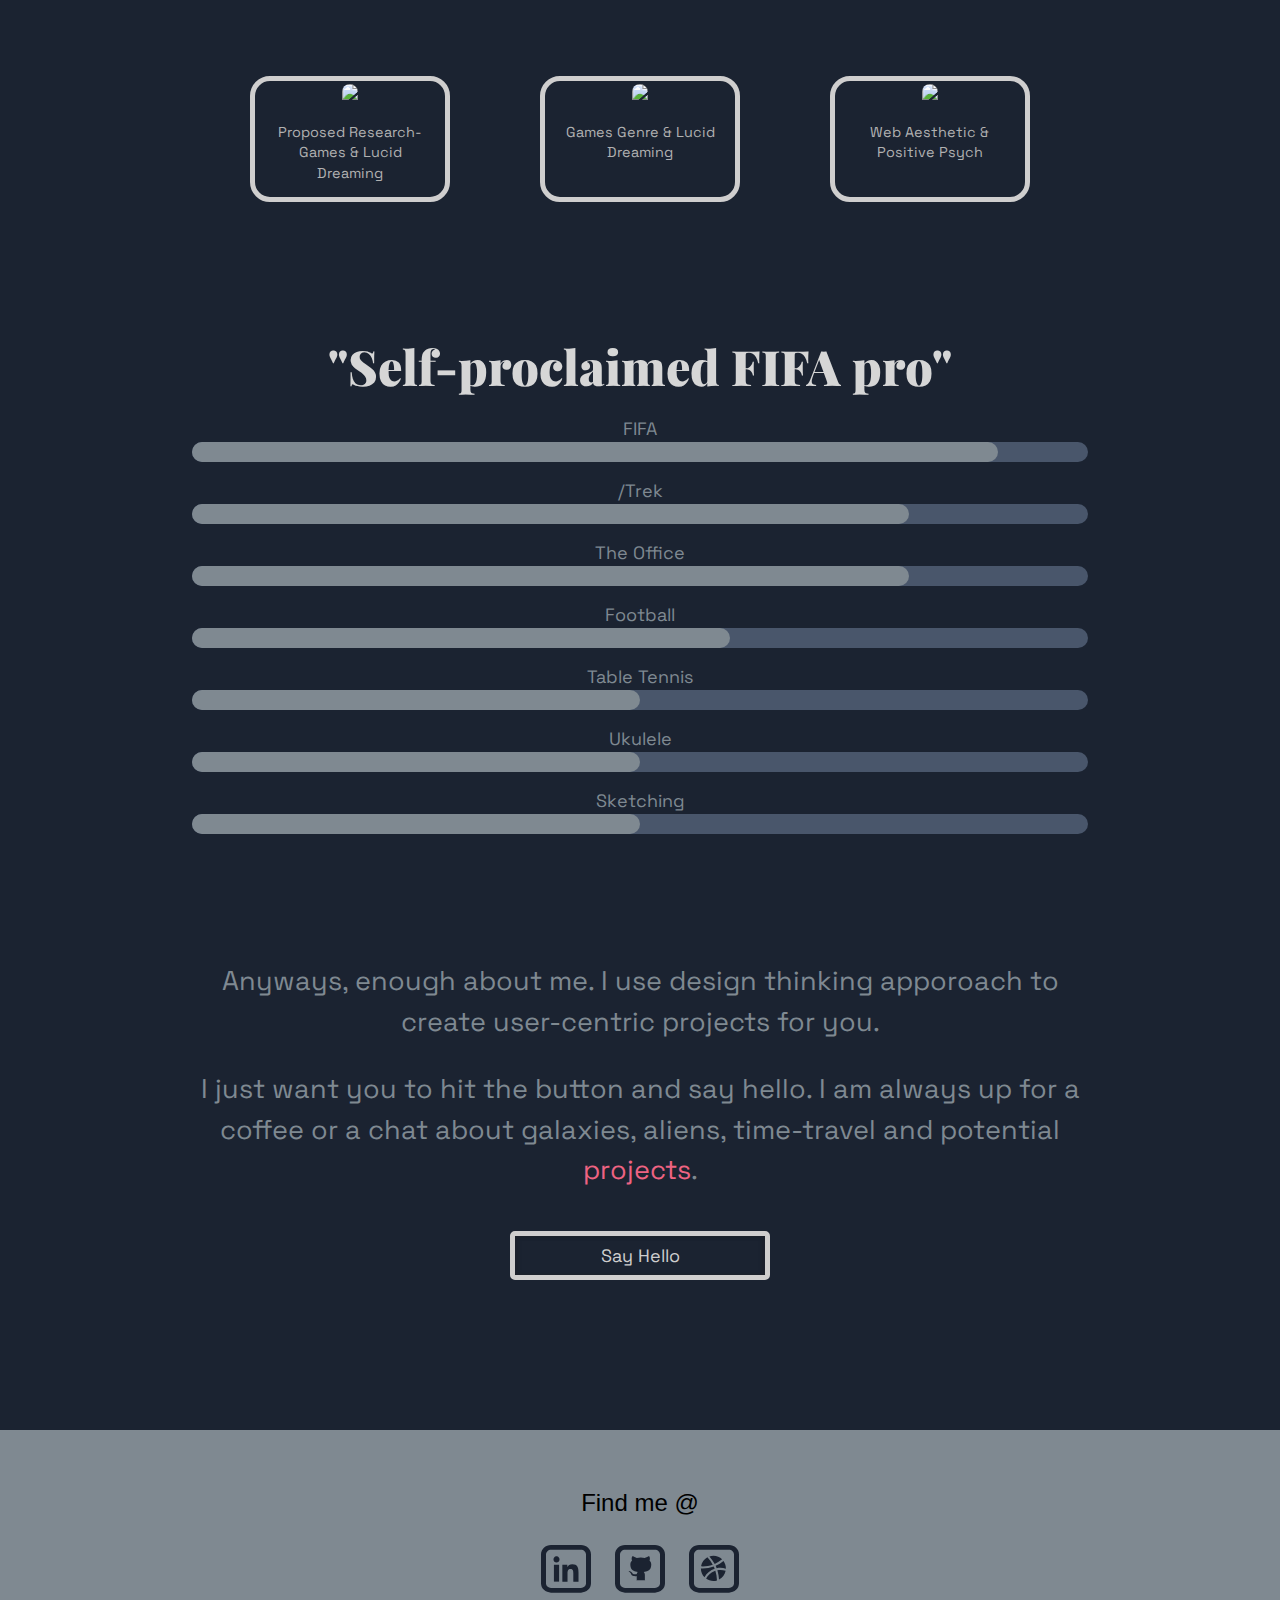
==== commit a4f5560c: "changed the copy." ====
--- a/index.html
+++ b/index.html
@@ -693,7 +693,7 @@
      
         <div class="content main-padding">
             <p class="title">Programming & Design Enthusiast</p>
-            <p class="sub-title">I aspire to create designs & products that carry social responsibilities.
+            <p class="sub-title">I aspire to create playful designs & products that carry social responsibilities.
             </p>
         </div>
 
--- a/style/style.css
+++ b/style/style.css
@@ -97,11 +97,11 @@
 margin-left:40px;
 }
 
-a {
+a{
   text-decoration: none;
   color: #b1b1b1;
 }
-a:hover {
+.item:hover {
   text-decoration: none;
   color: rgb(255, 255, 255);
 }
@@ -620,6 +620,9 @@
 }
 
 @media only screen and (max-width: 600px) {
+  .btm-text{
+    font-size: 1.1em;
+  }
   .item{
     margin-left:20px;
     }
@@ -627,7 +630,7 @@
     width: 90%;
   }
   .hero-img {
-    width: 90%;
+    width: 95%;
   }
   .hero-img-hobbies {
     display: block;
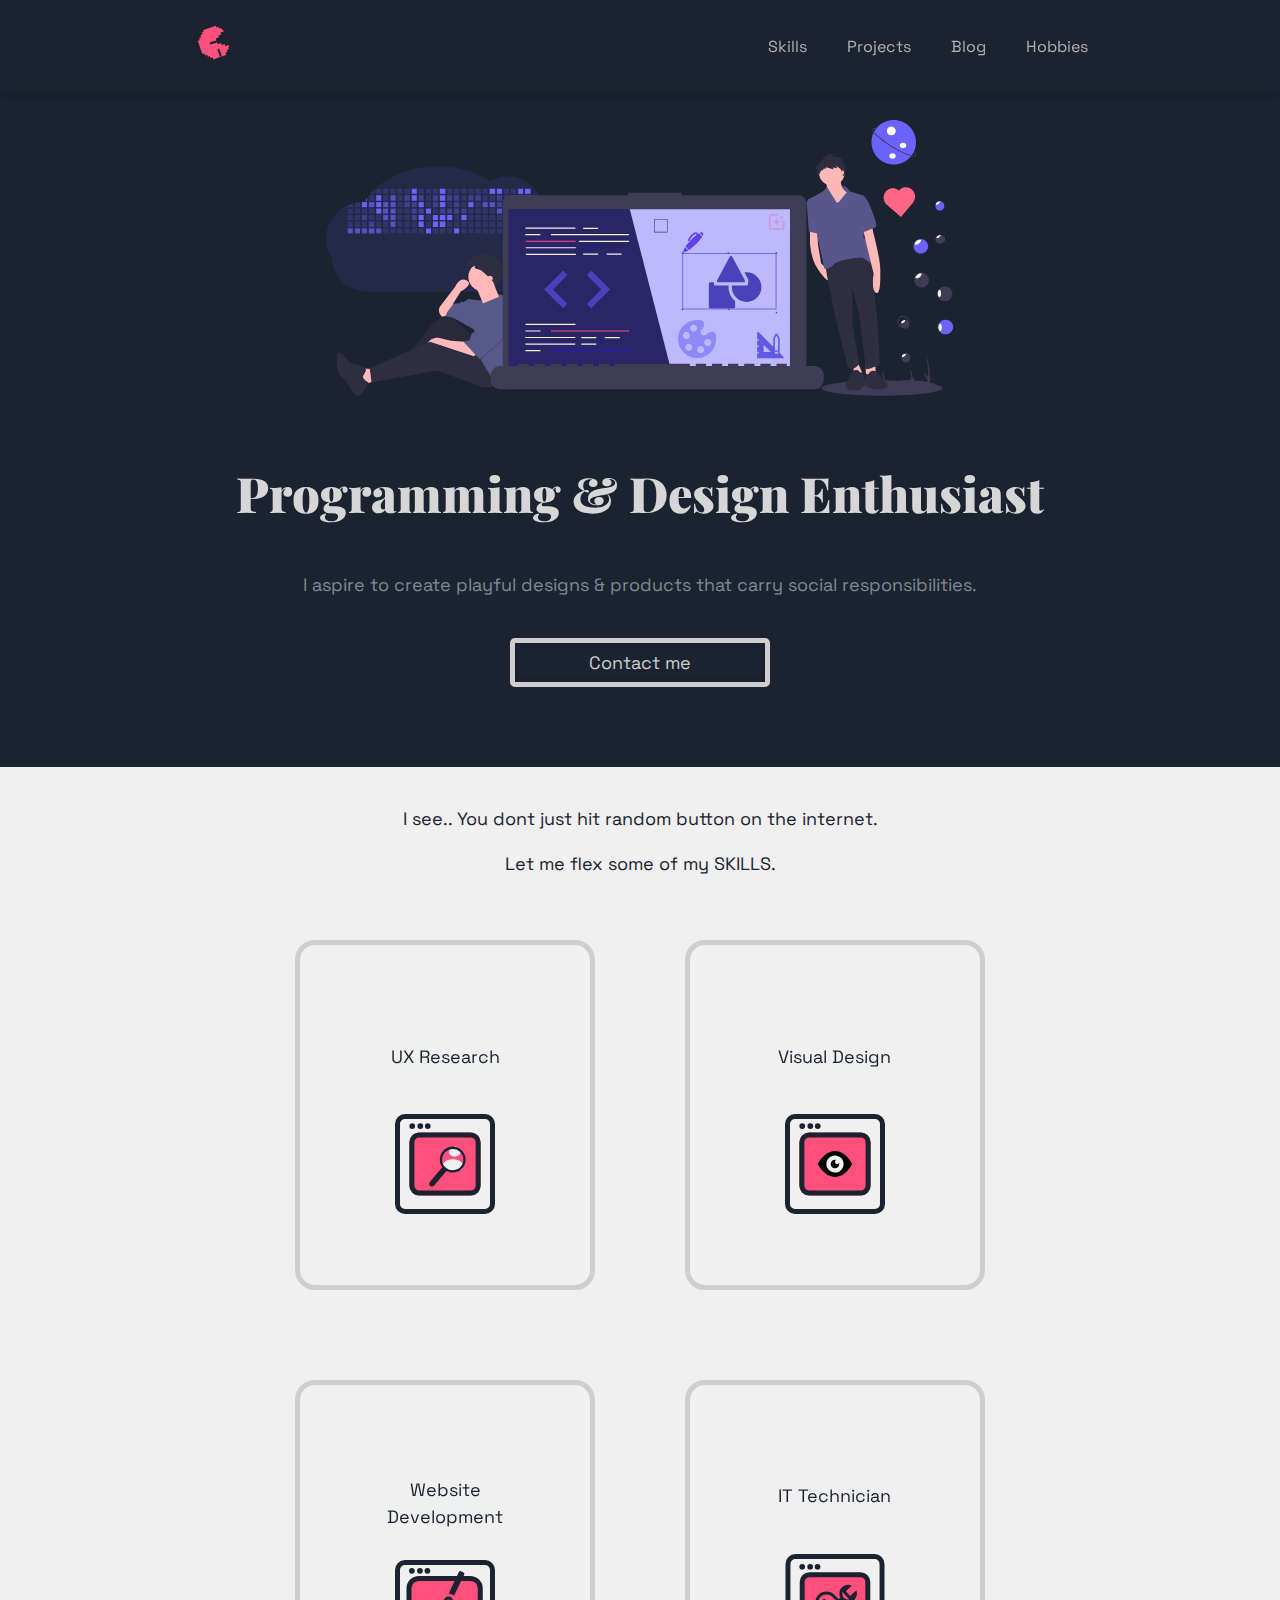
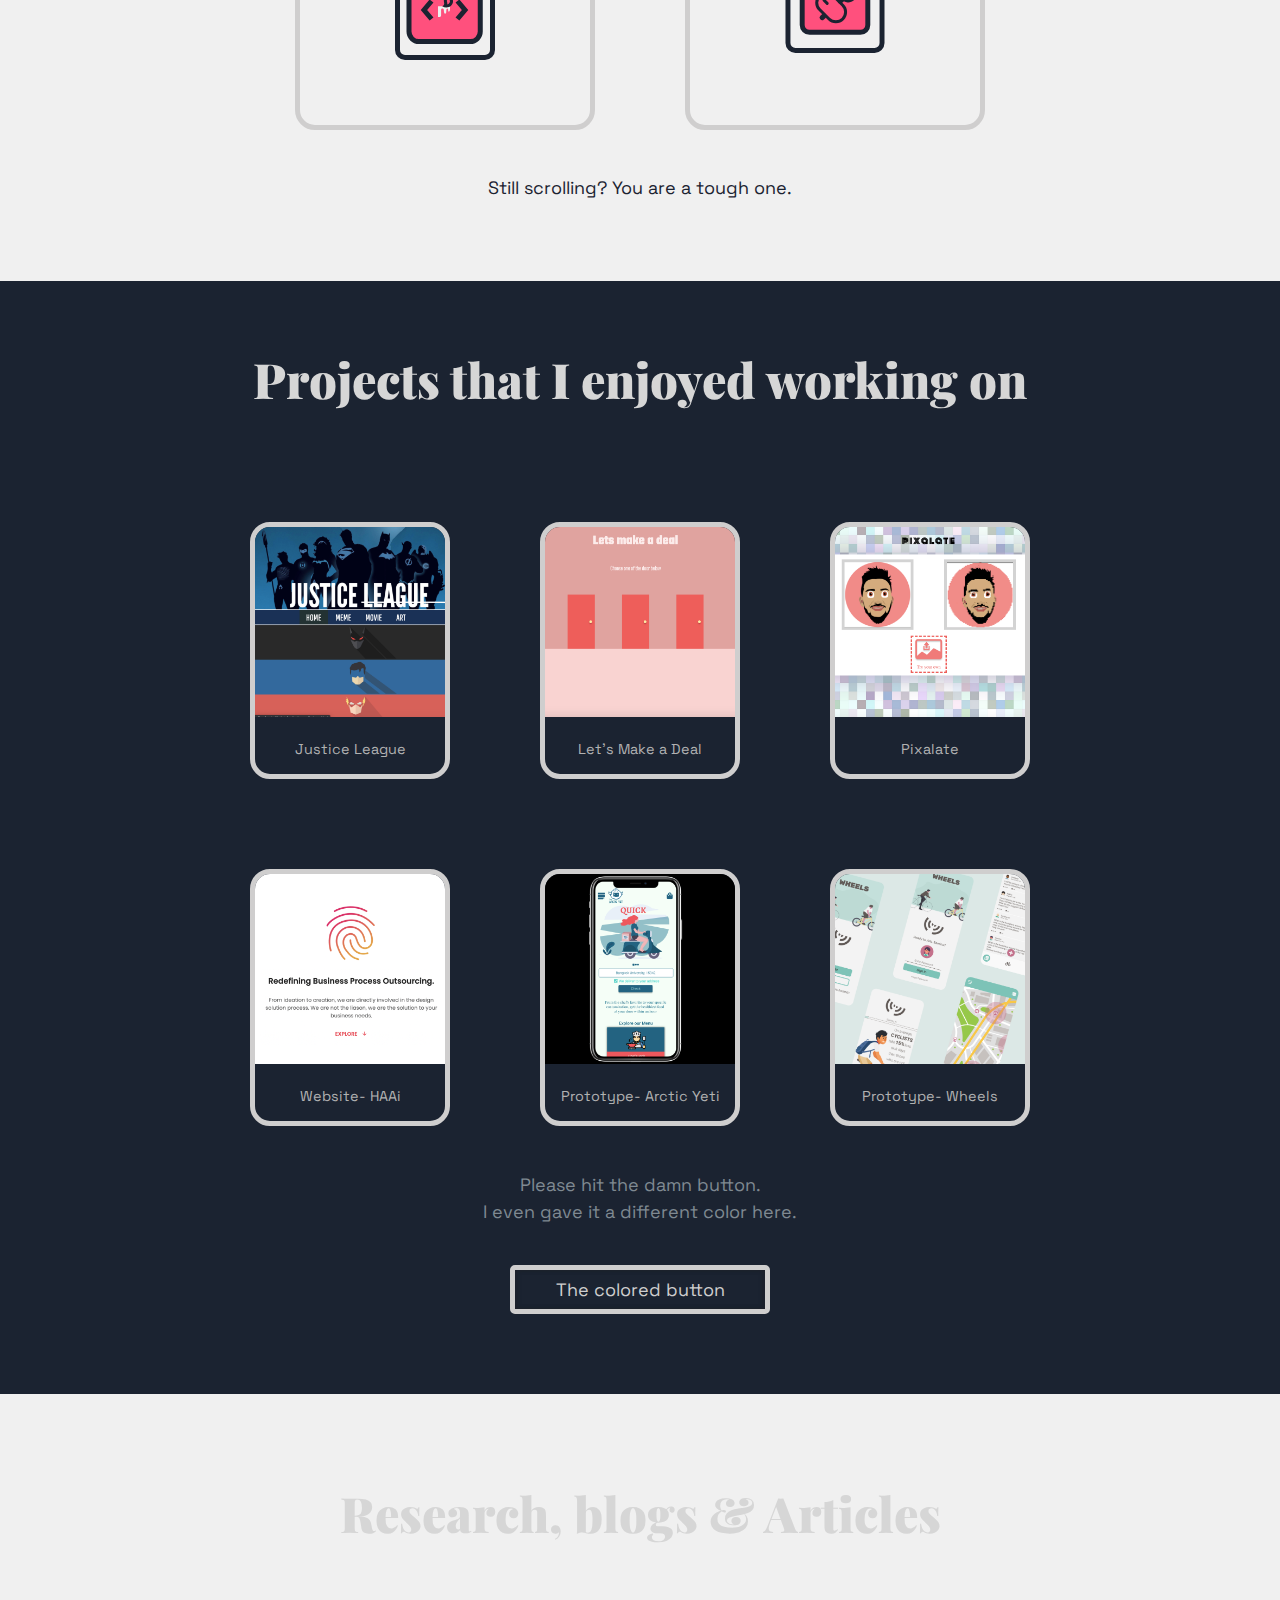
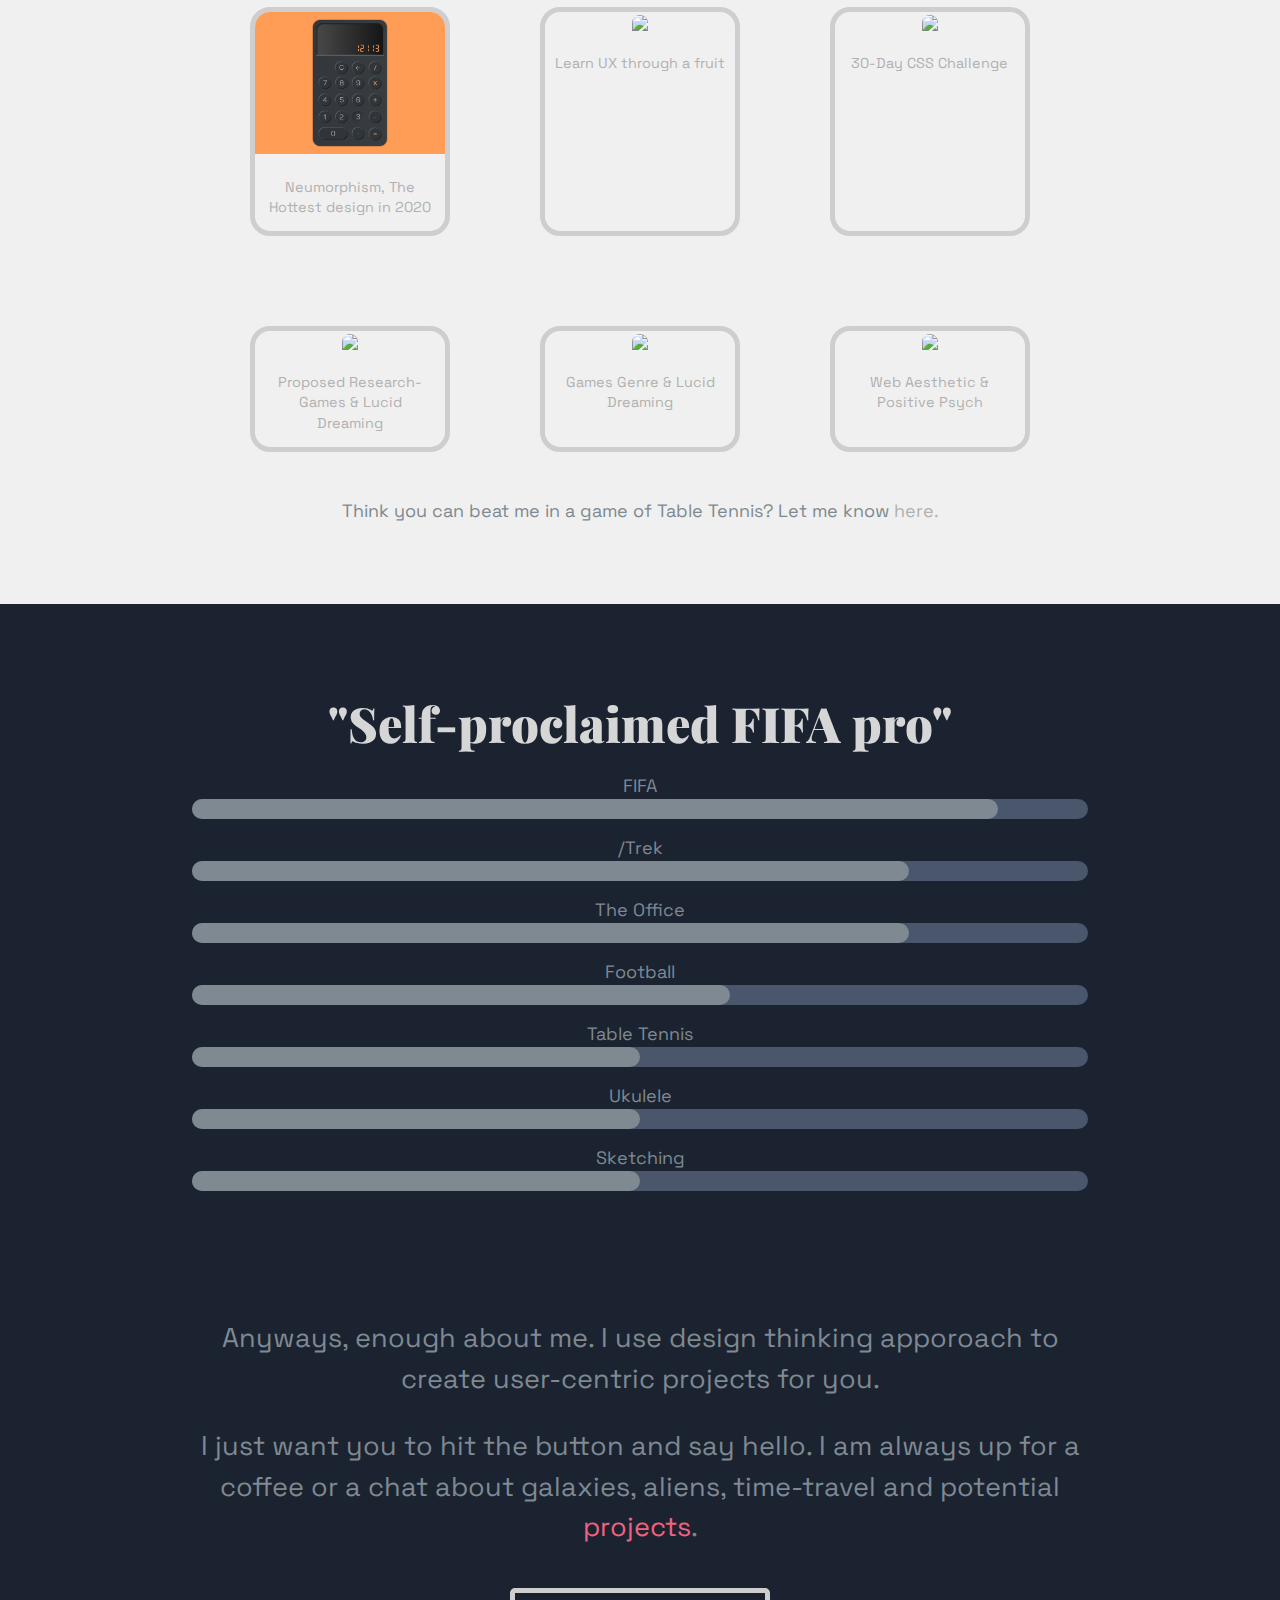
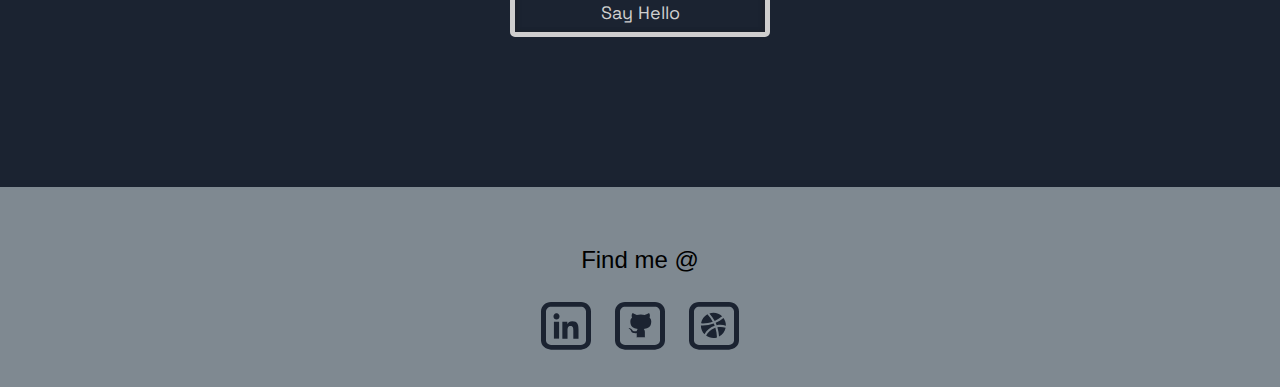
==== commit 6eeea612: "adding playful copies" ====
--- a/index.html
+++ b/index.html
@@ -787,9 +787,9 @@
                 <div class="flip-card">
                     <div class="flip-card-inner">
                         <div class="flip-card-front">
-                        <p class="skill-title "> IT Technician</p>
-                        <img src="images/it-technician.svg" width="100" height="100">
-                    </div>
+                            <p class="skill-title "> IT Technician</p>
+                            <img src="images/it-technician.svg" width="100" height="100">
+                        </div>
                 <div class="flip-card-back">
                     <div class="flip-back-title">
                         <p>Technician</p>
@@ -802,15 +802,14 @@
                     <p class="line-height-1">Customer Support</p>
                 </div>
             </div>
-        </div>
-        </div>
-
-            <!-- <div class="card-block">
-                <p class="skill-title "> Design Thinking Trainer
-                </p>
             </div>
-        </div> -->
-        </div>
+            </div>
+            <div>
+                Still scrolling? 
+                You are a tough one.  
+               
+            </div>
+         
         </section>
 
         <div class="content main-padding">
@@ -872,46 +871,32 @@
 
                         </div>
                     </div>
+                    <div class=" ">
+                        Please hit the damn button. <br>
+                        I even gave it a different color here.
+                    </div>
+                    <a href="https://yashantgyawali.typeform.com/to/rbizSifr" target="#">
+                        <div class="cta-button color-cta">
+                            <span>The colored button</span>
+                        </div>
+                    </a>
+            
                 </section>
             </a>
         </div>
 
-
-        <!-- <div class="content main-padding">
-            <p>
-                Here's the button again. I gave it a different color on hover this time. Try it.
-            </p>
-
-        </div> -->
-
-        <!-- <a href=" mailto:yashantgyawali@gmail.com" target="#">
-            <div class="cta-button shiny">
-                <span>The button again</span>
-            </div>
-        </a> -->
-
-
-        <!-- <div class="content main-padding">
-            <p>
-                You are definitely hard to convince. If you are the type who is into words. I have few things that
-                you
-                may like.
-            </p>
-
-        </div> -->
         <a id="blogs"> </a>
-
-        <div class="content main-padding">
-            
+    <section class="light">
+        <div class="content main-padding ">
                 <div>
-                    <p class="title margin-top-20"> Research, blogs & Articles </p>
+                    <p class="title margin-top-20 light-title"> Research, blogs & Articles </p>
 
                     <div class="blog-container flex-center">
 
                         <div class="card-block-adapt">
                             <a target="#"
                                 href="https://medium.com/@yashantgyawali/neomorphism-the-hottest-design-trend-in-2020-8bd65de77a5e">
-                                <div class="link-block"> <img class="project-img" src="images/calculator-blog.png">
+                                <div class="link-block2"> <img class="project-img" src="images/calculator-blog.png">
                                     <p class="card-title"> Neumorphism, The Hottest design in 2020</p>
                                 </div>
                             </a>
@@ -919,7 +904,7 @@
                         <div class="card-block-adapt">
                             <a target="#"
                                 href="https://bootcamp.uxdesign.cc/learn-ux-through-fruits-in-progress-d6cc56c0a39d">
-                                <div class="link-block"> <img class="project-img" src="images/learnUX.png">
+                                <div class="link-block2"> <img class="project-img" src="images/learnUX.png">
                                     <p class="card-title"> Learn UX through a fruit</p>
                                 </div>
                             </a>
@@ -927,7 +912,7 @@
                         <div class="card-block-adapt">
                             <a target="#"
                                 href="https://bootcamp.uxdesign.cc/i-designed-and-completed-a-30-day-css-challenge-4e45c32f7f8c">
-                                <div class="link-block"> <img class="project-img" src="images/cssChallenge.png">
+                                <div class="link-block2"> <img class="project-img" src="images/cssChallenge.png">
                                     <p class="card-title"> 30-Day CSS Challenge</p>
                                 </div>
                             </a>
@@ -935,7 +920,7 @@
                         <div class="card-block-adapt">
                             <a target="#"
                                 href="https://www.researchgate.net/publication/342988874_The_Effects_of_Different_Genres_of_Video_Games_on_Lucid_Dreaming">
-                                <div class="link-block"> <img class="project-img" src="images/luciddream.png">
+                                <div class="link-block2"> <img class="project-img" src="images/luciddream.png">
                                     <p class="card-title">Proposed Research- Games & Lucid Dreaming </p>
                                 </div>
                             </a>
@@ -944,7 +929,7 @@
                         <div class="card-block-adapt">
                             <a target="#"
                                 href="https://www.researchgate.net/publication/342991234_The_Effects_of_Video_Games_on_the_Frequency_of_Lucid_Dreaming">
-                                <div class="link-block"> <img class="project-img" src="images/genre.png">
+                                <div class="link-block2"> <img class="project-img" src="images/genre.png">
                                     <p class="card-title">Games Genre & Lucid Dreaming </p>
                                 </div>
                             </a>
@@ -954,7 +939,7 @@
                         <div class="card-block-adapt">
                             <a target="#"
                                 href="https://www.researchgate.net/publication/342991380_The_Relationship_between_Aesthetic_Design_of_a_Website_and_Positive_Psychology">
-                                <div class="link-block"> <img class="project-img" src="images/Positive-psych.png">
+                                <div class="link-block2"> <img class="project-img" src="images/Positive-psych.png">
                                     <p class="card-title">Web Aesthetic & Positive Psych </p>
                                 </div>
                             </a>
@@ -963,14 +948,19 @@
 
                     </div>
                 </div>
+                <div>
+                    Think you can beat me in a game of Table Tennis? Let me know <a class="link-word" href="https://yashantgyawali.typeform.com/to/rbizSifr" target="#"> here.</a> 
+                </div>
         </div>
-        <!-- <div class="content main-padding">
-            More about me
-        </div> -->
+       
+    </section>
+
+     
+       
         <a id="hobbies"> </a>
 
         <div class="content main-padding">
-
+                
                 <p class="title margin-top-20"> "Self-proclaimed FIFA pro"</p>
 
                 <div class="margin-btm-10">
@@ -1041,7 +1031,6 @@
                 <span>Say Hello</span>
             </div>
         </a>
-
     </main>
 
     <footer class="footer">
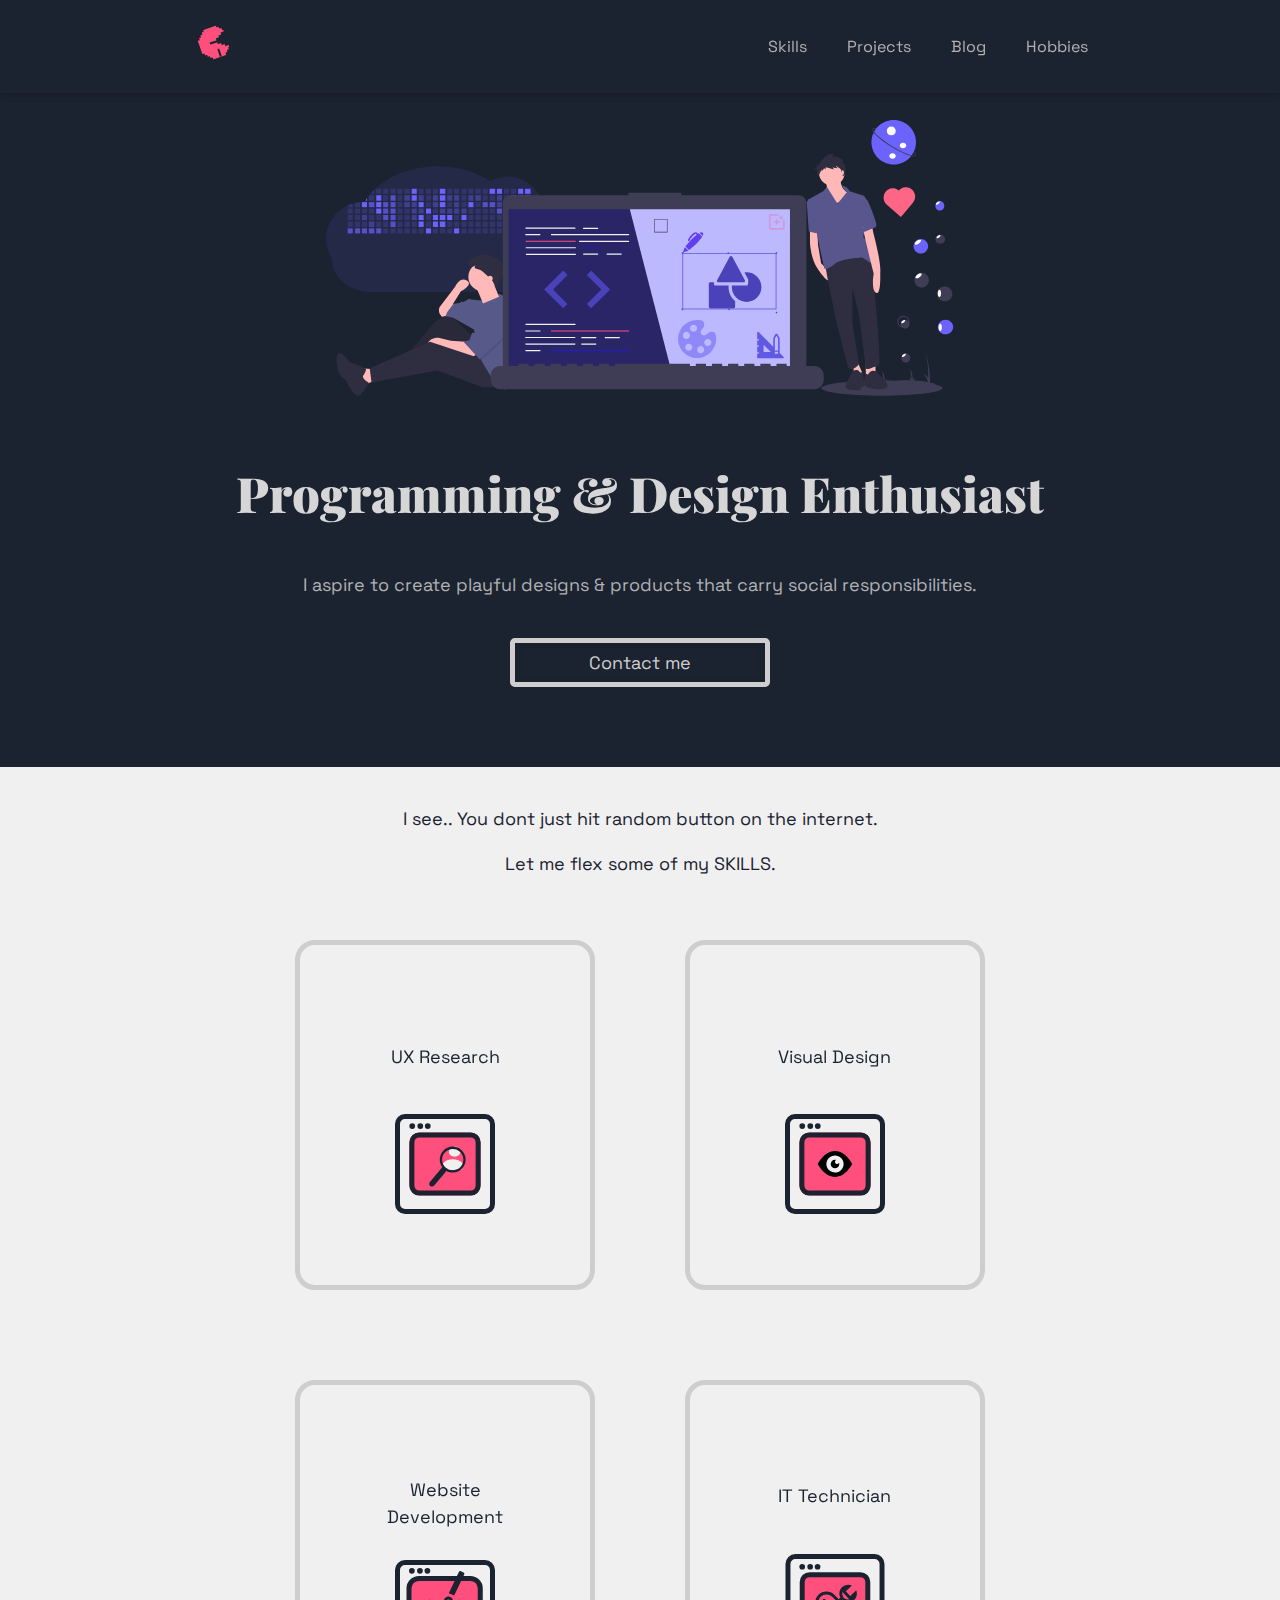
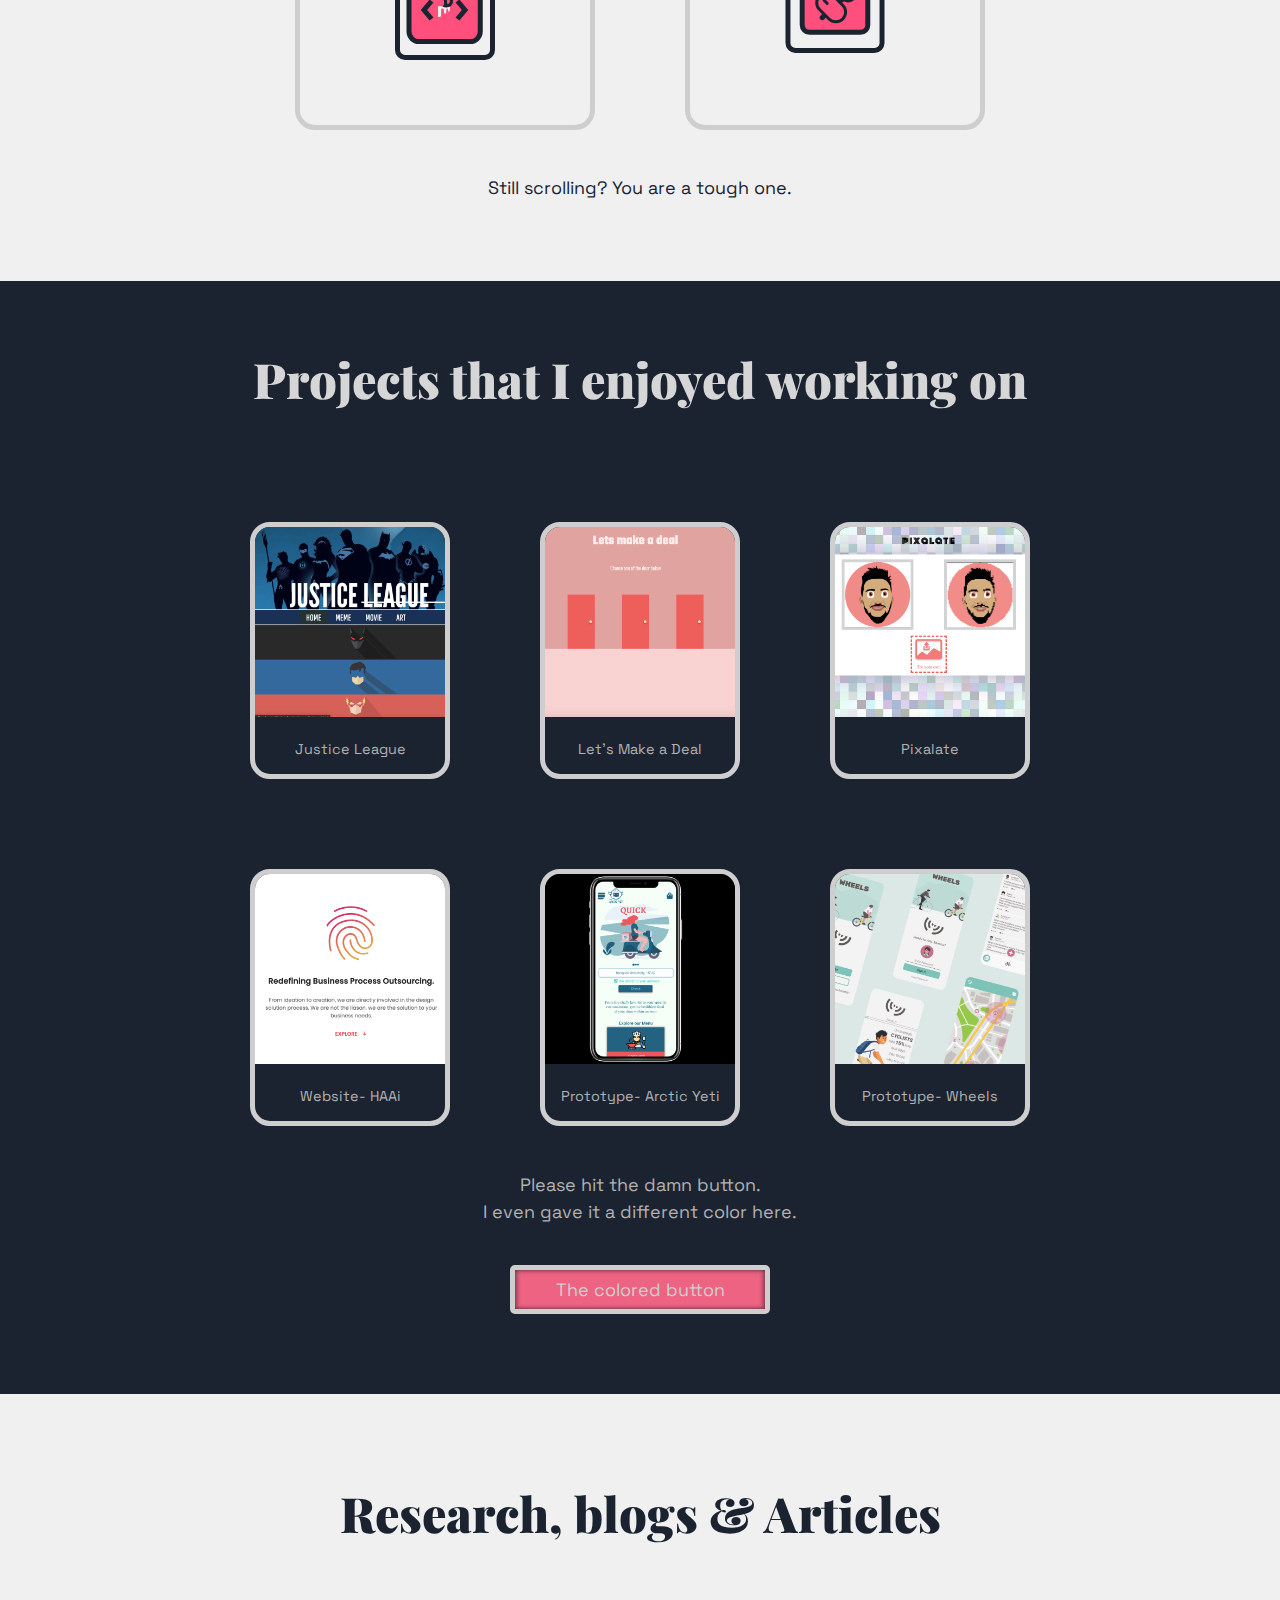
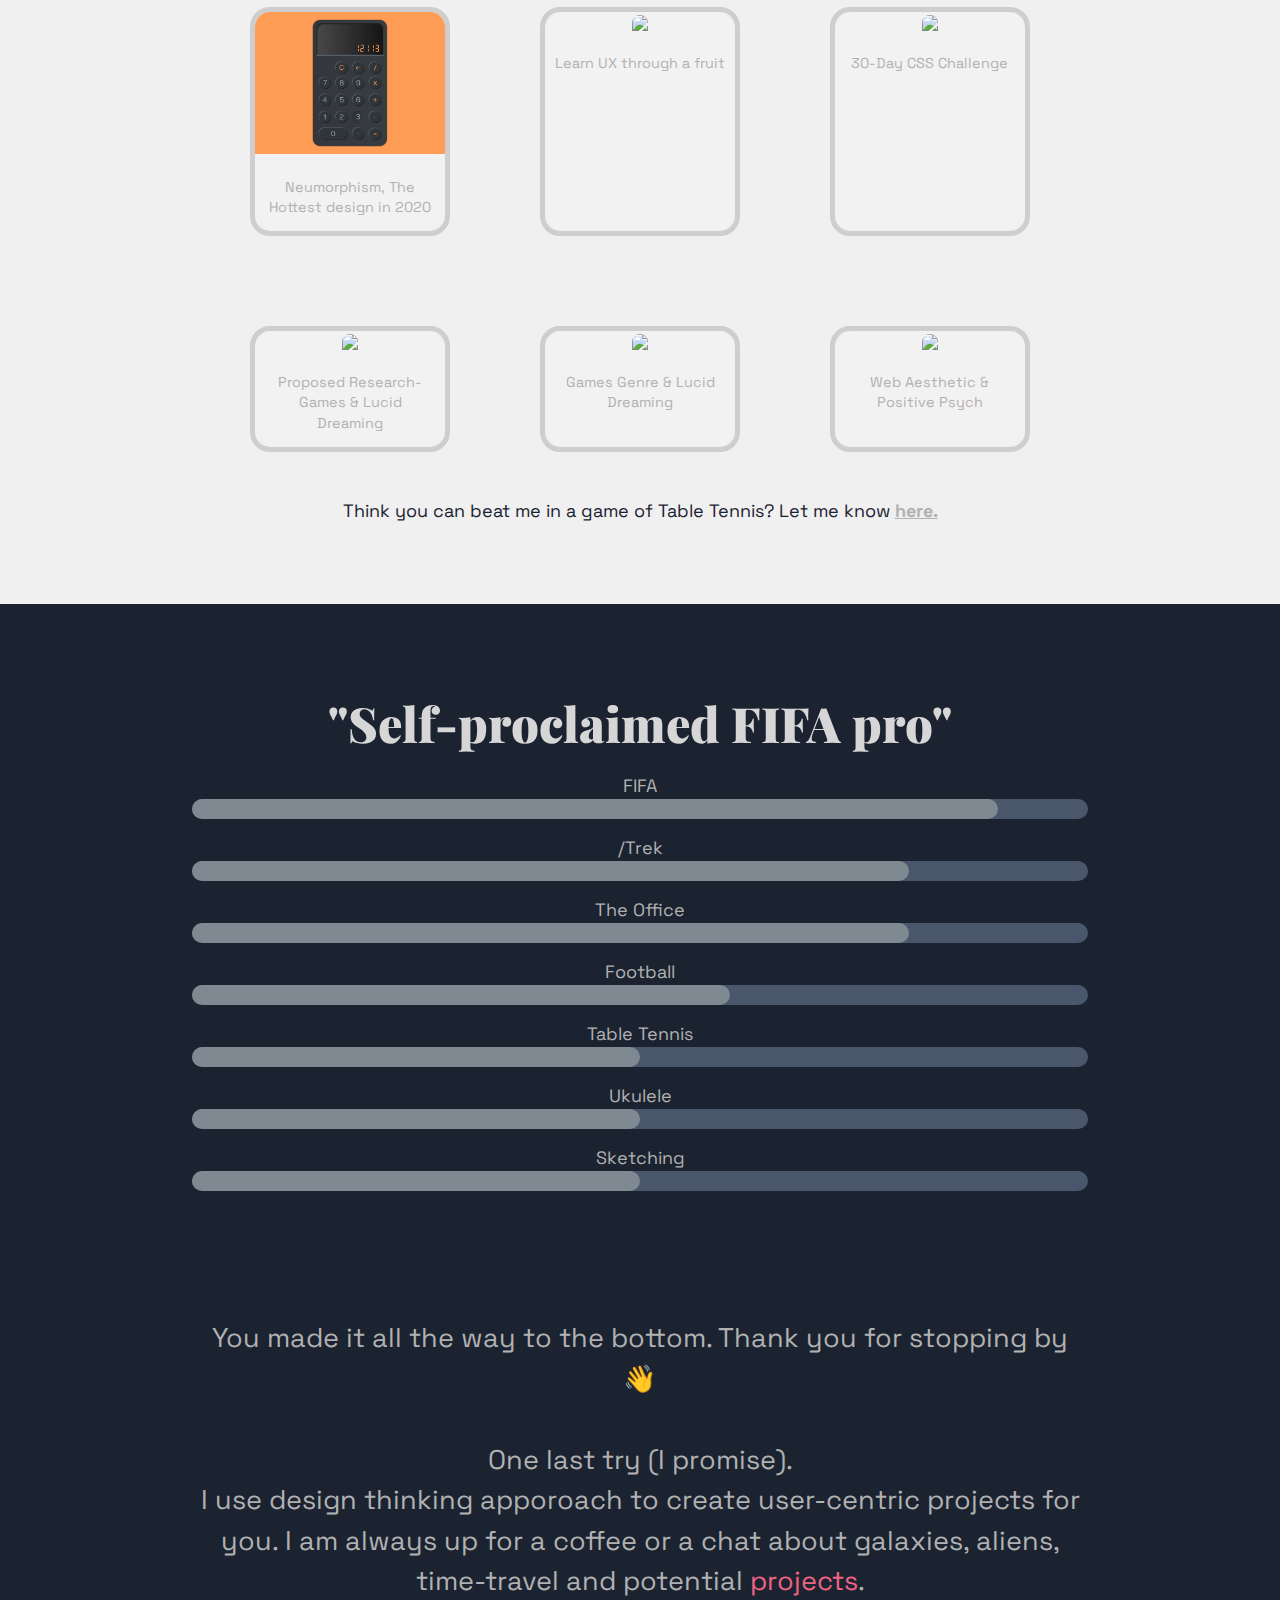
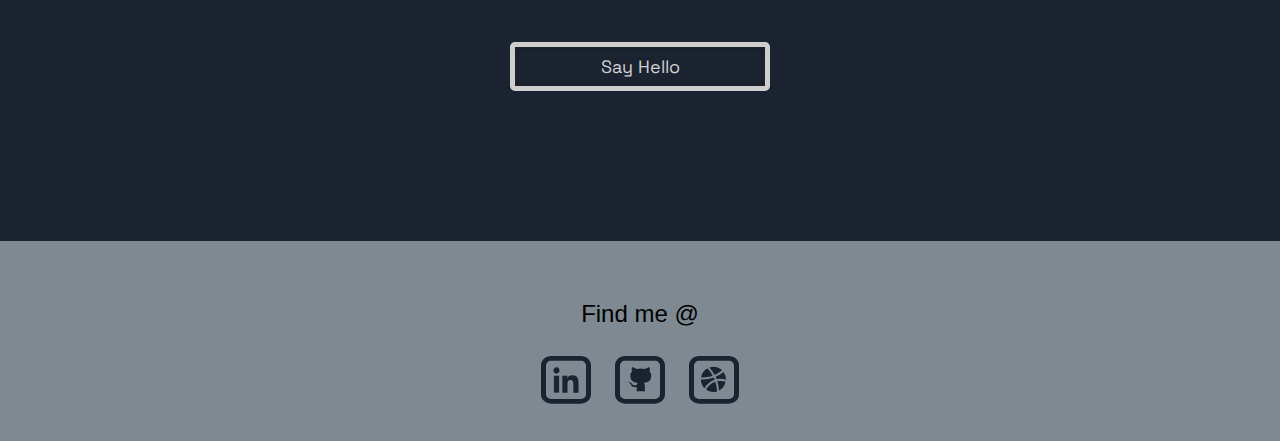
==== commit 951cbef5: "rotate logo" ====
--- a/index.html
+++ b/index.html
@@ -17,7 +17,9 @@
 
         <div class="nav main-padding">
             <div>
-                <img src="images/Logo.png">
+                <a href="#">
+                    <img class="logo" src="images/Logo.png">
+                </a>
             </div>
             <div class="nav-items">
                 <div class="item" id="item1">
@@ -1016,12 +1018,14 @@
         </div>
 
         <div class="content main-padding btm-text">
-            <p></p>
-                Anyways, enough about me. I use design thinking apporoach to create user-centric projects for you.
-            </p>
             <p>
-                I just want you to hit the button and say hello.
-                I am always up for a coffee or a chat about galaxies, aliens, time-travel and potential<span
+              You made it all the way to the bottom. Thank you for stopping by 👋 <br>
+              
+            <br>
+            One last try (I promise).
+            <br>
+            I use design thinking apporoach to create user-centric projects for you.
+            I am always up for a coffee or a chat about galaxies, aliens, time-travel and potential<span
                     class="red-idle">
                     projects</span>.
             </p>
--- a/style/style.css
+++ b/style/style.css
@@ -24,6 +24,7 @@
   font-size: 14px;
 }
 .blog-container {
+  
   display: flex;
   justify-content: center;
 }
@@ -96,7 +97,9 @@
 .item{
 margin-left:40px;
 }
-
+.color-cta{
+  background-color: #ee6382;
+}
 a{
   text-decoration: none;
   color: #b1b1b1;
@@ -122,15 +125,36 @@
 .padding-top-80 {
   margin-top: 160px;
 }
-
-.margin-btm-80 {
+.logo:hover{
+  animation: rotatelogo 1s linear infinite;
+}
+
+  @keyframes rotatelogo {
+  0% {
+    transform: rotate(0deg);
+    
+  }
+
+  100% {
+    transform: rotate(360deg);
+  }
+}
+  .margin-btm-80 {
   margin-bottom: 80px;
 }
-
+.link-word{
+text-decoration: underline;
+font-weight: 800;
+cursor: pointer;
+}
+.link-word:hover{
+  color: #ee6382;
+
+}
 .content {
   line-height: 150%;
   text-align: center;
-  color: #7f8991;
+  
   padding-top: 20px;
 }
 /* Main container */
@@ -317,12 +341,16 @@
   transform: rotate(180deg);
   text-align: center;
 }
+
 .title {
   font-family: 'Playfair Display', serif;
   color: rgb(214, 214, 214);
   font-size: 2.7em;
   font-weight: 900;
   line-height: 120%;
+}
+ .light-title{
+  color: #1b2331; 
 }
 .sub-title{
   font-family: 'Space Grotesk', sans-serif;
@@ -425,6 +453,16 @@
   background-color: rgb(40, 52, 73);
   cursor: pointer;
 }
+.link-block2 {
+  width: 100%;
+  height: 100%;
+  border-radius: 20px;
+  background-color: rgb(243, 242, 242)
+}
+.link-block2:hover {
+  background-color: #ffffff;
+  cursor: pointer;
+}
 .btm-text{
   margin-top: 80px;
   font-size: 1.5em;
